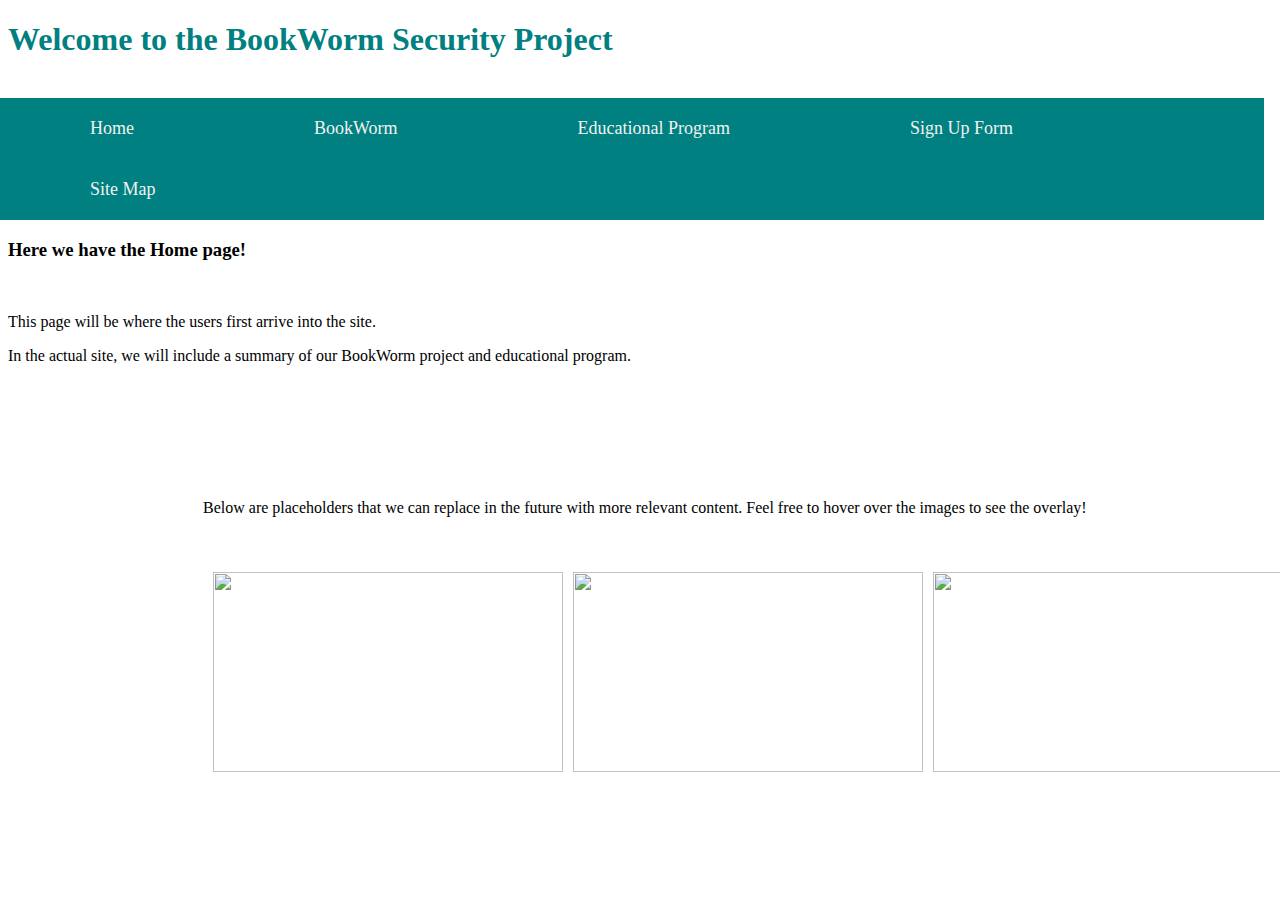
==== index.html @ af94be1a "Final Publish and polish for Submission 1" ====
<!doctype html>
<html>
	
	<head>
		<title> BookWorm CyberSec </title>
		<link href ="style.css" rel="stylesheet">
	</head>
	
	<body>
	<h1> Welcome to the BookWorm Security Project </h1> 
		
		<div class="page_icon">
			<svg xmlns="http://www.w3.org/2000/svg" width="50" height="50" fill="teal" class="bi bi-book-half" viewBox="0 0 16 16">
				<path d="M8.5 2.687c.654-.689 1.782-.886 3.112-.752 1.234.124 2.503.523 3.388.893v9.923c-.918-.35-2.107-.692-3.287-.81-1.094-.111-2.278-.039-3.213.492V2.687zM8 1.783C7.015.936 5.587.81 4.287.94c-1.514.153-3.042.672-3.994 1.105A.5.5 0 0 0 0 2.5v11a.5.5 0 0 0 .707.455c.882-.4 2.303-.881 3.68-1.02 1.409-.142 2.59.087 3.223.877a.5.5 0 0 0 .78 0c.633-.79 1.814-1.019 3.222-.877 1.378.139 2.8.62 3.681 1.02A.5.5 0 0 0 16 13.5v-11a.5.5 0 0 0-.293-.455c-.952-.433-2.48-.952-3.994-1.105C10.413.809 8.985.936 8 1.783z"/>
			  </svg>
		</div></br>
		
		<div class="navbar">
			<a class="active" href="index.html">Home</a>
			<a href="page2.html">BookWorm</a>
			<a href="page3.html">Educational Program</a>
			<a href="page4.html">Sign Up Form</a>
			<a href="page5.html">Site Map</a>
		
		</div>
		
		<h3> Here we have the Home page!</h3></br>
		
		<p> This page will be where the users first arrive into the site. </p>
		
		<p> In the actual site, we will include a summary of our BookWorm project and educational program. </p></br>
		
		
		<div style="position:relative; left: 195px; top:100px;" >
			Below are placeholders that we can replace in the future with more relevant content.
			Feel free to hover over the images to see the overlay!
		</div>
		
		
		
		<div class="row">
			<div class="container">
				<div class="column">
					<img height="200" width= "350" src="/assets/team_building2.jpg">	
						<div class="overlay"><div class="text">Possible link in the future</div></div>
				</div>
			</div>	
			<div class="container">
				<div class="column">
					<img height="200" width= "350" src="/assets/team_building.jpg">
						<div class="overlay"><div class="text">Possible link in the future</div></div>
				</div>
			</div>
			<div class="container">
				<div class="column">
					<img height="200" width= "350" src="assets/team_building3.jpg">
						<div class="overlay"><div class="text">Possible link in the future</div></div>
				</div>
			</div>
			
		


	</body>


</html>

<!--References for the images used in the home page
first image: https://cdn.careeronestop.org/OccVids/OccupationVideos/13-1151.00.mp4 (stock video screenshot)
second image: http://www.coopergibson.co.uk/wp-content/uploads/2018/09/strategic-planning.jpg
third image: https://www.stopthebreaks.com/wp-content/uploads/2015/02/4-things-independent-hip-hop-artists-should-consider-when-hiring-a-manager-1.jpg

Reference for video used: https://www.youtube.com/watch?v=GpcaJQ40q1Y&list=PLw1GDxO7G8onYy8ZgVx_QughDa9VGfjMn-->
---- style.css ----
body {
	font-family:Century Gothic;
}

h1 {
	font-family:Century Gothic;
	color:teal;
}

/*The code above applies settings to the fonts of the overall website*/

.page_icon {
  position: absolute;
  float: left;
  left: 1450px;
  top: 25px;
}

.page_icon2 {
  position: absolute;
  float: left;
  left: 1425px;
  top: 25px;
}

/*References for the icons used
teal house icon on home page: http://www.clker.com/clipart-teal-house-1.html
eye icon on BookWorm page: https://www2.deloitte.com/content/dam/html/uk/ip-advisory/IP-icon-evaluate.png redesigned by Ferghus Dorais
teal grad cap on Educational Program page: https://www.edfundwest.org/wp-content/uploads/2020/12/icon_impact_03.png
pencil icon on Sign Up page: https://qntm.marketing/wp-content/uploads/2018/02/editorial.png
cloud icon on Site Map page: https://www.pinclipart.com/picdir/big/366-3661145_big-gray-cloud-heart-clipart.png */

/*The code above applies to the icons on the top right side of each page*/


.navbar {
  position: relative;
  right: 8px;
  background-color: teal;
  overflow: hidden;
}


.navbar a {
  float: left;
  color: #f2f2f2;
  text-align: center;
  padding: 20px 90px;
  text-decoration: none;
  font-size: 18px;
}


.navbar a:hover {
  background-color: white;
  color: teal;
}



.column {
  position: relative;
  float: left;
  padding: 5px;
  left: 200px;
  top:150px;
}


.row::after {
  content: "";
  clear: both;
  display: table;
}
/*Reference used for the navigation bar: https://www.w3schools.com/Css/css_navbar_horizontal.asp
The code above specifically applies to the navigation bar*/

.overlay{
  position: absolute;
  top: 0;
  bottom: 0;
  left: 0;
  right: 0;
  height: 100%;
  width: 100%;
  opacity: 0;
  transition: .5s ease;
  background-color: teal;
}
.container:hover .overlay {
  opacity: 0.85;
}

.text {
  color: white;
  font-size: 20px;
  position: absolute;
  top: 50%;
  left: 50%;
  -webkit-transform: translate(-50%, -50%);
  -ms-transform: translate(-50%, -50%);
  transform: translate(-50%, -50%);
  text-align: center;
}
/*The text above pertains to the hover overlay of the images in the home page*/
/*Reference used for image hoverlays: https://www.w3schools.com/css/css3_images.asp


/*References for the images used in the home page and the BookWorm Page
first image: https://cdn.careeronestop.org/OccVids/OccupationVideos/13-1151.00.mp4 (stock video screenshot)
second image: http://www.coopergibson.co.uk/wp-content/uploads/2018/09/strategic-planning.jpg
third image: https://www.stopthebreaks.com/wp-content/uploads/2015/02/4-things-independent-hip-hop-artists-should-consider-when-hiring-a-manager-1.jpg
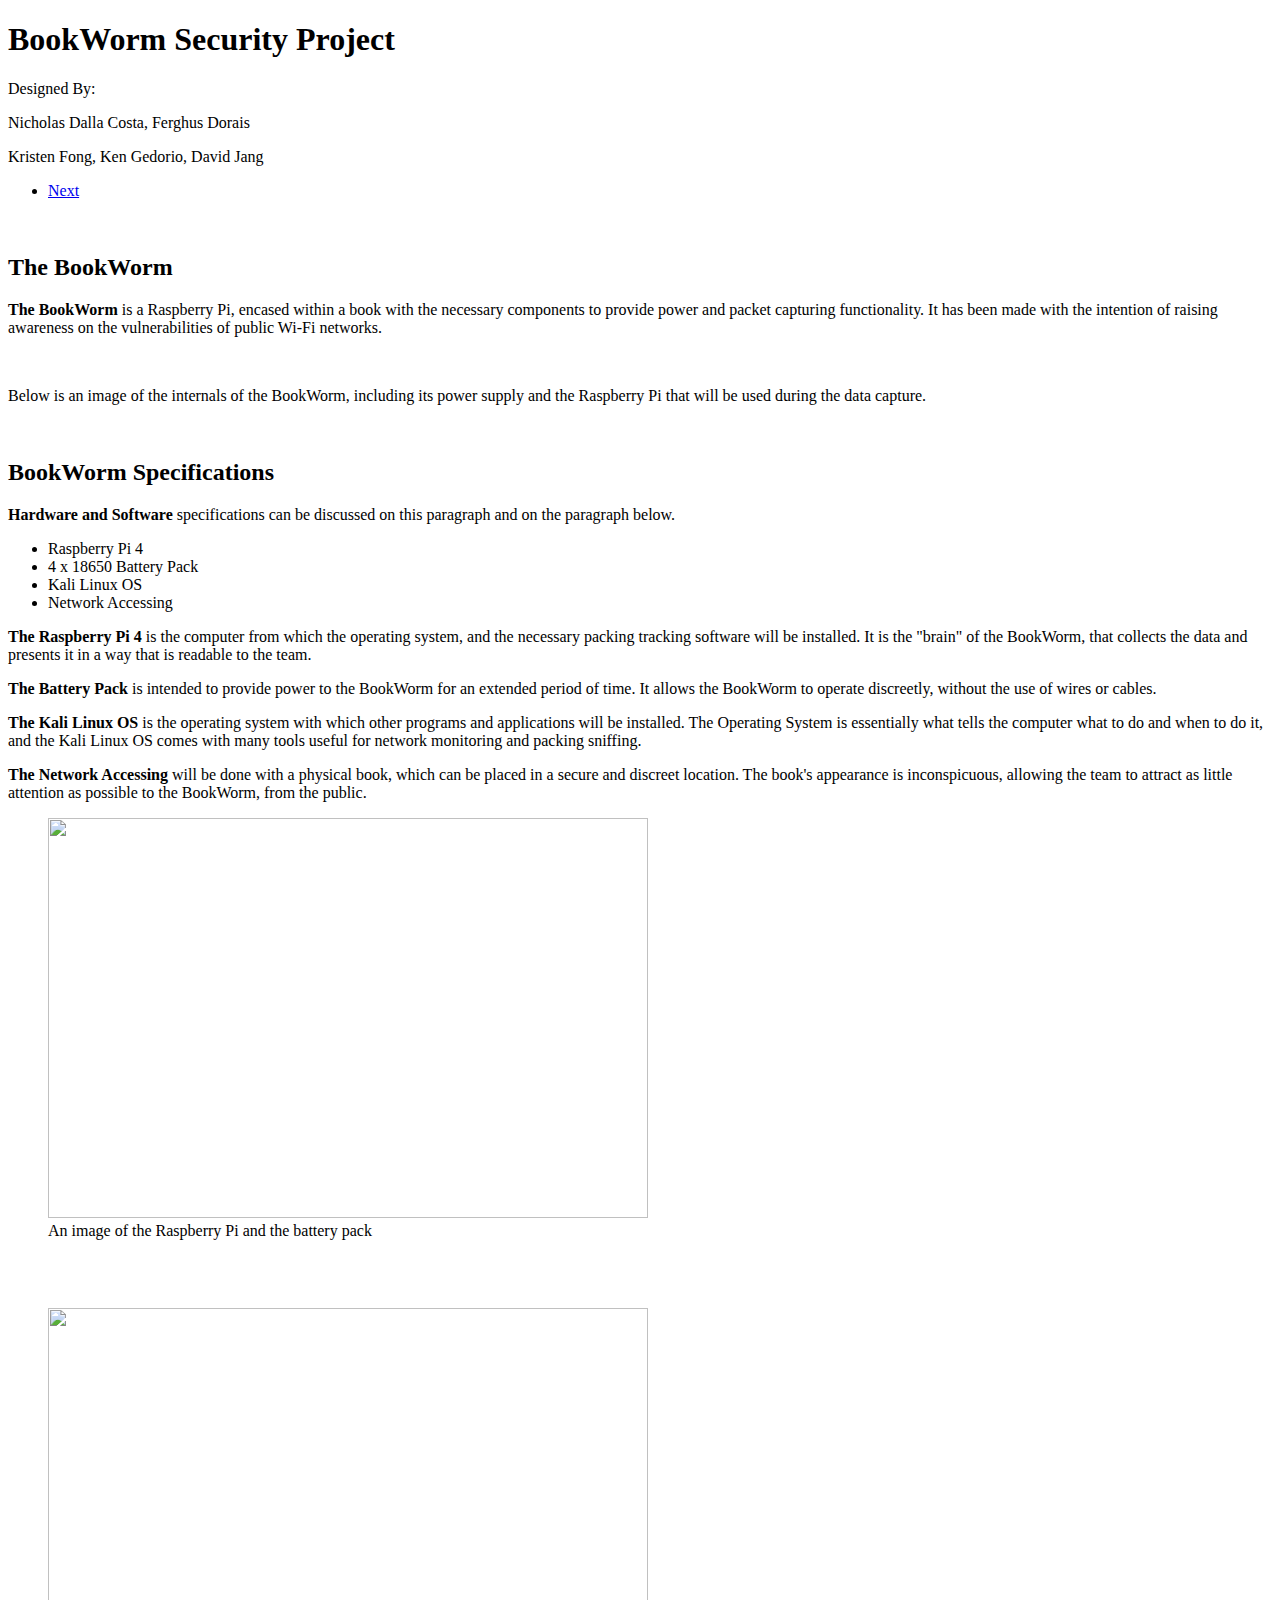
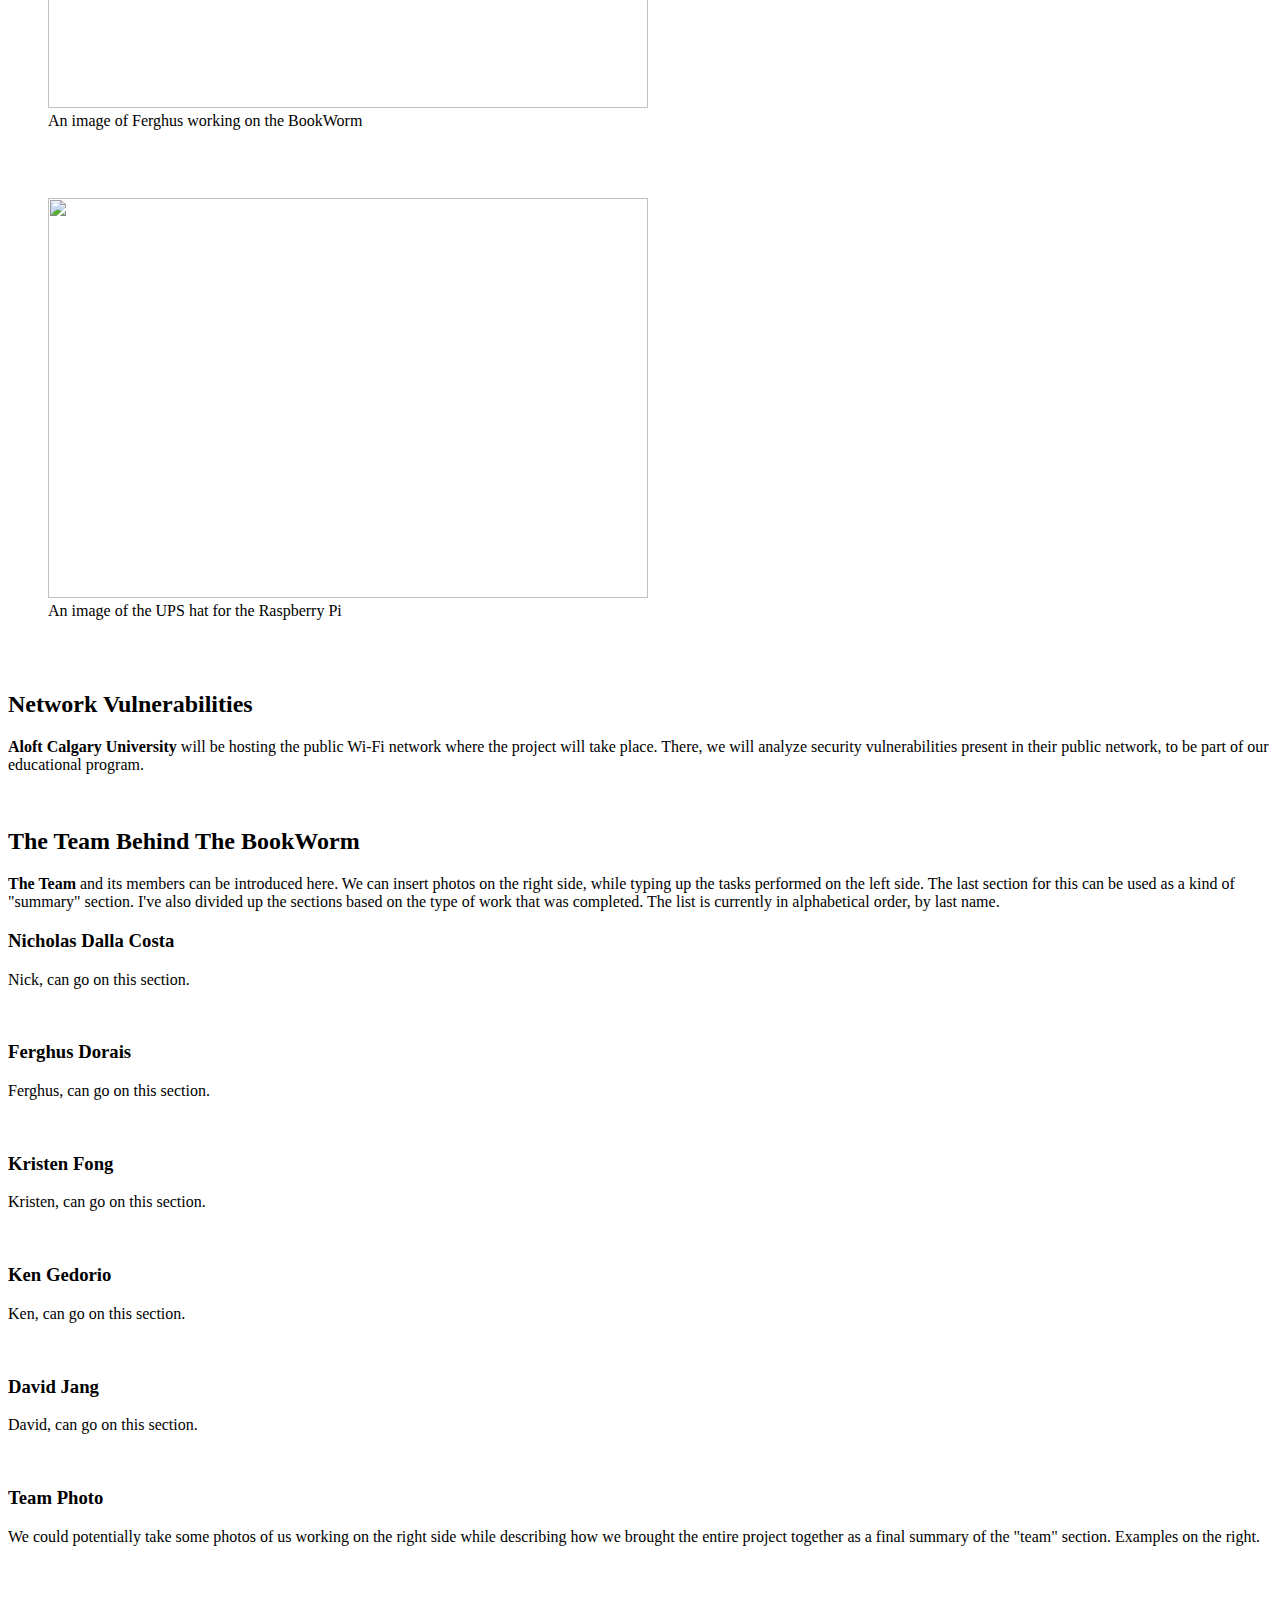
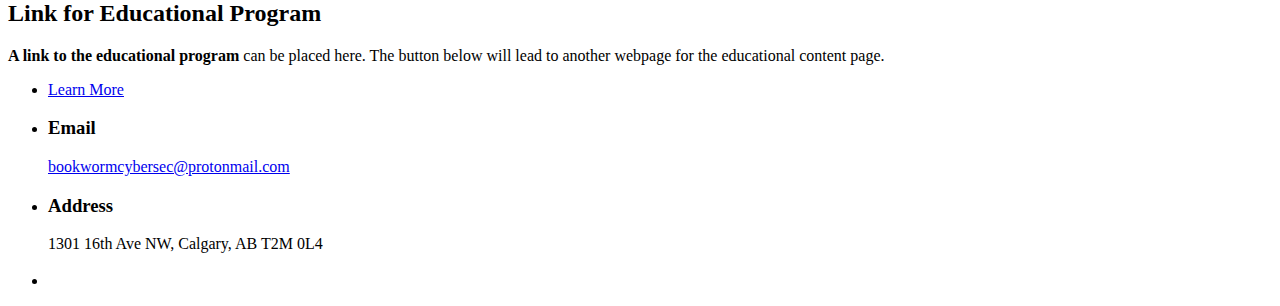
==== commit c1a6fcfc: "Final Changes for Nov 21, 2022" ====
--- a/index.html
+++ b/index.html
@@ -1,75 +1,566 @@
-<!doctype html>
+<!DOCTYPE HTML>
+<!--
+	Paradigm Shift by HTML5 UP
+	html5up.net | @ajlkn
+	Free for personal and commercial use under the CCA 3.0 license (html5up.net/license)
+-->
 <html>
-	
 	<head>
-		<title> BookWorm CyberSec </title>
-		<link href ="style.css" rel="stylesheet">
+		<title> BookWorm Security Project </title>
+		<meta charset="utf-8" />
+		<meta name="viewport" content="width=device-width, initial-scale=1, user-scalable=no" />
+		<meta name="description" content="" />
+		<meta name="keywords" content="" />
+		<link rel="stylesheet" href="assets/css/main.css" />
 	</head>
-	
-	<body>
-	<h1> Welcome to the BookWorm Security Project </h1> 
-		
-		<div class="page_icon">
-			<svg xmlns="http://www.w3.org/2000/svg" width="50" height="50" fill="teal" class="bi bi-book-half" viewBox="0 0 16 16">
-				<path d="M8.5 2.687c.654-.689 1.782-.886 3.112-.752 1.234.124 2.503.523 3.388.893v9.923c-.918-.35-2.107-.692-3.287-.81-1.094-.111-2.278-.039-3.213.492V2.687zM8 1.783C7.015.936 5.587.81 4.287.94c-1.514.153-3.042.672-3.994 1.105A.5.5 0 0 0 0 2.5v11a.5.5 0 0 0 .707.455c.882-.4 2.303-.881 3.68-1.02 1.409-.142 2.59.087 3.223.877a.5.5 0 0 0 .78 0c.633-.79 1.814-1.019 3.222-.877 1.378.139 2.8.62 3.681 1.02A.5.5 0 0 0 16 13.5v-11a.5.5 0 0 0-.293-.455c-.952-.433-2.48-.952-3.994-1.105C10.413.809 8.985.936 8 1.783z"/>
-			  </svg>
-		</div></br>
-		
-		<div class="navbar">
-			<a class="active" href="index.html">Home</a>
-			<a href="page2.html">BookWorm</a>
-			<a href="page3.html">Educational Program</a>
-			<a href="page4.html">Sign Up Form</a>
-			<a href="page5.html">Site Map</a>
-		
-		</div>
-		
-		<h3> Here we have the Home page!</h3></br>
-		
-		<p> This page will be where the users first arrive into the site. </p>
-		
-		<p> In the actual site, we will include a summary of our BookWorm project and educational program. </p></br>
-		
-		
-		<div style="position:relative; left: 195px; top:100px;" >
-			Below are placeholders that we can replace in the future with more relevant content.
-			Feel free to hover over the images to see the overlay!
-		</div>
-		
-		
-		
-		<div class="row">
-			<div class="container">
-				<div class="column">
-					<img height="200" width= "350" src="/assets/team_building2.jpg">	
-						<div class="overlay"><div class="text">Possible link in the future</div></div>
-				</div>
-			</div>	
-			<div class="container">
-				<div class="column">
-					<img height="200" width= "350" src="/assets/team_building.jpg">
-						<div class="overlay"><div class="text">Possible link in the future</div></div>
-				</div>
+	<body class="is-preload">
+
+		<!-- Wrapper -->
+			<div id="wrapper">
+
+				<!-- Intro -->
+					<section class="intro">
+						<header>
+							<h1>BookWorm Security Project</h1>
+							<p> Designed By:</p>
+							<p> Nicholas Dalla Costa, Ferghus Dorais </p>
+							<p> Kristen Fong, Ken Gedorio, David Jang </p>
+							
+							
+							
+							
+							
+							
+							
+							<ul class="actions">
+								<li><a href="#first" class="arrow scrolly"><span class="label">Next</span></a></li>
+							</ul>
+						</header>
+						<div class="content">
+							<span class="image fill" data-position="center"><img src="images/pic01.jpg" alt="" /></span>
+						</div>
+					</section>
+
+				<!-- Section -->
+					<section id="first">
+						<header>
+							<h2> The BookWorm </h2>
+						</header>
+						<div class="content">
+							<p><strong> The BookWorm </strong> is a Raspberry Pi, encased within a book with the necessary components to provide power and packet capturing functionality. It has been made with the intention of raising awareness on the vulnerabilities of public Wi-Fi networks. </p> </br>
+							<p> Below is an image of the internals of the BookWorm, including its power supply and the Raspberry Pi that will be used during the data capture.</p>
+							<span class="image main"><img src="images/pic02.jpg" alt="" /></span>
+						</div>
+					</section>
+
+				<!-- Section -->
+					<section>
+						<header>
+							<h2> BookWorm Specifications </h2>
+						</header>
+						<div class="content">
+							<p><strong> Hardware and Software </strong> specifications can be discussed on this paragraph and on the paragraph below. </p>
+							<ul class="feature-icons">
+								<li class="icon solid fa-microchip"> Raspberry Pi 4 </li>
+								<li class="icon solid fa-bolt"> 4 x 18650 Battery Pack </li>
+								<li class="icon solid fa-code"> Kali Linux OS </li> 
+								<!-- <li class="icon solid fa-cog"> Database Storage </li>  -->
+								<!-- <li class="icon solid fa-map-marker-alt"> Aloft Calgary University </li> -->
+								<li class="icon solid fa-wifi"> Network Accessing </li>
+							</ul>
+							<p><strong> The Raspberry Pi 4 </strong> is the computer from which the operating system, and the necessary packing tracking software will be installed. It is the "brain" of the BookWorm, that collects the data and presents it in a way that is readable to the team.</p>
+							<p><strong> The Battery Pack </strong> is intended to provide power to the BookWorm for an extended period of time. It allows the BookWorm to operate discreetly, without the use of wires or cables.</p>
+							<p><strong> The Kali Linux OS </strong> is the operating system with which other programs and applications will be installed. The Operating System is essentially what tells the computer what to do and when to do it, and the Kali Linux OS comes with many tools useful for network monitoring and packing sniffing. </p>
+							<p><strong> The Network Accessing </strong> will be done with a physical book, which can be placed in a secure and discreet location. The book's appearance is inconspicuous, allowing the team to attract as little attention as possible to the BookWorm, from the public. </p>
+							<figure> <img src="images/pic10.jpg" height = "400" width = "600" /> <figcaption> An image of the Raspberry Pi and the battery pack </figcaption> </figure></br></br>
+							<figure> <img src="images/pic11.jpg" height = "400" width = "600" /> <figcaption> An image of Ferghus working on the BookWorm </figcaption> </figure></br></br>
+							<figure> <img src="images/pic12.jpg" height = "400" width = "600" /> <figcaption> An image of the UPS hat for the Raspberry Pi </figcaption> </figure></br></br>
+							
+						</div>
+					</section>
+					
+					<!-- Section -->
+					<section id="first">
+						<header>
+							<h2> Network Vulnerabilities </h2>
+						</header>
+						<div class="content">
+							<p><strong> Aloft Calgary University </strong> will be hosting the public Wi-Fi network where the project will take place. There, we will analyze security vulnerabilities present in their public network, to be part of our educational program.</p>
+							<span class="image main"><img src="images/pic03.jpg" alt="" /></span>
+						</div>
+					</section>
+
+				<!-- Section -->
+					<section>
+						<header>
+							<h2> The Team Behind The BookWorm </h2>
+						</header>
+						<div class="content">
+							<p><strong> The Team </strong> and its members can be introduced here. We can insert photos on the right side, while typing up the tasks performed on the left side. The last section for this can be used as a kind of "summary" section. I've also divided up the sections based on the type of work that was completed. The list is currently in alphabetical order, by last name. </p>
+
+							<!-- Section -->
+								<section>
+									<header>
+										<h3> Nicholas Dalla Costa </h3>
+										<p> Nick, can go on this section. </p>
+									</header>
+									<div class="content">
+										<div class="gallery">
+											<a href="images/gallery/fulls/01.jpg" class="landscape"><img src="images/gallery/thumbs/01.jpg" alt="" /></a>
+										</div>
+									</div>
+								</section>
+								
+								<section>
+									<header>
+										<h3> Ferghus Dorais </h3>
+										<p> Ferghus, can go on this section. </p>
+									</header>
+									<div class="content">
+										<div class="gallery">
+											<a href="images/gallery/fulls/01.jpg" class="landscape"><img src="images/gallery/thumbs/01.jpg" alt="" /></a>
+										</div>
+									</div>
+								</section>
+								
+								<section>
+									<header>
+										<h3> Kristen Fong </h3>
+										<p> Kristen, can go on this section. </p>
+									</header>
+									<div class="content">
+										<div class="gallery">
+											<a href="images/gallery/fulls/01.jpg" class="landscape"><img src="images/gallery/thumbs/01.jpg" alt="" /></a>
+										</div>
+									</div>
+								</section>
+								
+								<section>
+									<header>
+										<h3> Ken Gedorio </h3>
+										<p> Ken, can go on this section. </p>
+									</header>
+									<div class="content">
+										<div class="gallery">
+											<a href="images/gallery/fulls/01.jpg" class="landscape"><img src="images/gallery/thumbs/01.jpg" alt="" /></a>
+										</div>
+									</div>
+								</section>
+								
+								<section>
+									<header>
+										<h3> David Jang </h3>
+										<p> David, can go on this section. </p>
+									</header>
+									<div class="content">
+										<div class="gallery">
+											<a href="images/gallery/fulls/01.jpg" class="landscape"><img src="images/gallery/thumbs/01.jpg" alt="" /></a>
+										</div>
+									</div>
+								</section>
+
+							<!-- Section -->
+								<section>
+									<header>
+										<h3> Team Photo </h3>
+										<p> We could potentially take some photos of us working on the right side while describing how we brought the entire project together as a final summary of the "team" section. Examples on the right. </p>
+									</header>
+									<div class="content">
+										<div class="gallery">
+											<a href="images/gallery/fulls/08.jpg" class="portrait"><img src="images/gallery/thumbs/08.jpg" alt="" /></a>
+											<a href="images/gallery/fulls/09.jpg" class="portrait"><img src="images/gallery/thumbs/09.jpg" alt="" /></a>
+											<a href="images/gallery/fulls/10.jpg" class="landscape"><img src="images/gallery/thumbs/10.jpg" alt="" /></a>
+										</div>
+									</div>
+								</section>
+
+						</div>
+					</section>
+
+				<!-- Section -->
+					<section>
+						<header>
+							<h2> Link for Educational Program </h2>
+
+						</header>
+						
+						<div class="content">
+							
+							<p><strong> A link to the educational program </strong> can be placed here. The button below will lead to another webpage for the educational content page. </p>
+							<ul class="actions">
+								<!-- <li><a href="#" class="button primary large">Get Started</a></li> -->
+								<li><a href="education.html" class="button primary large">Learn More</a></li>  <!-- remove "primary" to revert to white colour -->
+							</ul>
+						</div>
+						<footer>
+							<ul class="items">
+								<li>
+									<h3>Email</h3>
+									<a href="#">bookwormcybersec@protonmail.com</a>
+								</li>
+								
+								<li>
+									<h3>Address</h3>
+									<span>1301 16th Ave NW, Calgary, AB T2M 0L4</span>
+								</li>
+								<li>
+									<h3></h3>
+									<img src="images/CapstoneLOGO.png" alt="" />
+									<!-- <ul class="icons">
+										<li><a href="#" class="icon brands fa-twitter"><span class="label">Twitter</span></a></li>
+										<li><a href="#" class="icon brands fa-facebook-f"><span class="label">Facebook</span></a></li>
+										<li><a href="#" class="icon brands fa-instagram"><span class="label">Instagram</span></a></li>
+										<li><a href="#" class="icon brands fa-linkedin-in"><span class="label">LinkedIn</span></a></li>
+										<li><a href="#" class="icon brands fa-github"><span class="label">GitHub</span></a></li>
+										<li><a href="#" class="icon brands fa-codepen"><span class="label">Codepen</span></a></li>
+									</ul> -->
+								</li>
+							</ul>
+						</footer>
+					</section>
+					
+					
+
+				<!-- Elements -->
+				<!--
+					<section>
+						<header>
+							<h2>Elements</h2>
+						</header>
+						<div class="content">
+
+							<section>
+								<header>
+									<h3>Text</h3>
+								</header>
+								<div class="content">
+									<p>This is <b>bold</b> and this is <strong>strong</strong>. This is <i>italic</i> and this is <em>emphasized</em>.
+									This is <sup>superscript</sup> text and this is <sub>subscript</sub> text.
+									This is <u>underlined</u> and this is code: <code>for (;;) { ... }</code>. Finally, <a href="#">this is a link</a>.</p>
+									<hr />
+									<h2>Heading Level 2</h2>
+									<h3>Heading Level 3</h3>
+									<h4>Heading Level 4</h4>
+									<h5>Heading Level 5</h5>
+									<hr />
+									<h5>Blockquote</h5>
+									<blockquote>Fringilla nisl. Donec accumsan interdum nisi, quis tincidunt felis sagittis eget tempus euismod. Vestibulum ante ipsum primis in faucibus vestibulum. Blandit adipiscing eu felis iaculis volutpat ac adipiscing accumsan faucibus. Vestibulum ante ipsum primis in faucibus lorem ipsum dolor sit amet nullam adipiscing eu felis.</blockquote>
+									<h5>Preformatted</h5>
+									<pre><code>i = 0;
+
+while (!deck.isInOrder()) {
+  print 'Iteration ' + i;
+  deck.shuffle();
+  i++;
+}
+
+print 'Sorted in ' + i + ' iterations.';</code></pre>
+								</div>
+							</section>
+
+							<section>
+								<header>
+									<h3>Lists</h3>
+								</header>
+								<div class="content">
+
+									<h4>Unordered</h4>
+									<ul>
+										<li>Dolor pulvinar etiam.</li>
+										<li>Sagittis adipiscing.</li>
+										<li>Felis enim feugiat.</li>
+									</ul>
+
+									<h4>Alternate</h4>
+									<ul class="alt">
+										<li>Dolor pulvinar etiam.</li>
+										<li>Sagittis adipiscing.</li>
+										<li>Felis enim feugiat.</li>
+									</ul>
+
+									<h4>Ordered</h4>
+									<ol>
+										<li>Dolor pulvinar etiam.</li>
+										<li>Etiam vel felis viverra.</li>
+										<li>Felis enim feugiat.</li>
+										<li>Dolor pulvinar etiam.</li>
+										<li>Etiam vel felis lorem.</li>
+										<li>Felis enim et feugiat.</li>
+									</ol>
+									<h4>Icons</h4>
+									<ul class="icons">
+										<li><a href="#" class="icon brands fa-twitter"><span class="label">Twitter</span></a></li>
+										<li><a href="#" class="icon brands fa-facebook-f"><span class="label">Facebook</span></a></li>
+										<li><a href="#" class="icon brands fa-instagram"><span class="label">Instagram</span></a></li>
+										<li><a href="#" class="icon brands fa-github"><span class="label">Github</span></a></li>
+									</ul>
+
+									<h4>Actions</h4>
+									<ul class="actions">
+										<li><a href="#" class="button primary">Default</a></li>
+										<li><a href="#" class="button">Default</a></li>
+									</ul>
+									<ul class="actions stacked">
+										<li><a href="#" class="button primary">Default</a></li>
+										<li><a href="#" class="button">Default</a></li>
+									</ul>
+								</div>
+							</section>
+
+							<section>
+								<header>
+									<h3>Table</h3>
+								</header>
+								<div class="content">
+									<h4>Default</h4>
+									<div class="table-wrapper">
+										<table>
+											<thead>
+												<tr>
+													<th>Name</th>
+													<th>Description</th>
+													<th>Price</th>
+												</tr>
+											</thead>
+											<tbody>
+												<tr>
+													<td>Item One</td>
+													<td>Ante turpis integer aliquet porttitor.</td>
+													<td>29.99</td>
+												</tr>
+												<tr>
+													<td>Item Two</td>
+													<td>Vis ac commodo adipiscing arcu aliquet.</td>
+													<td>19.99</td>
+												</tr>
+												<tr>
+													<td>Item Three</td>
+													<td> Morbi faucibus arcu accumsan lorem.</td>
+													<td>29.99</td>
+												</tr>
+												<tr>
+													<td>Item Four</td>
+													<td>Vitae integer tempus condimentum.</td>
+													<td>19.99</td>
+												</tr>
+												<tr>
+													<td>Item Five</td>
+													<td>Ante turpis integer aliquet porttitor.</td>
+													<td>29.99</td>
+												</tr>
+											</tbody>
+											<tfoot>
+												<tr>
+													<td colspan="2"></td>
+													<td>100.00</td>
+												</tr>
+											</tfoot>
+										</table>
+									</div>
+
+									<h4>Alternate</h4>
+									<div class="table-wrapper">
+										<table class="alt">
+											<thead>
+												<tr>
+													<th>Name</th>
+													<th>Description</th>
+													<th>Price</th>
+												</tr>
+											</thead>
+											<tbody>
+												<tr>
+													<td>Item One</td>
+													<td>Ante turpis integer aliquet porttitor.</td>
+													<td>29.99</td>
+												</tr>
+												<tr>
+													<td>Item Two</td>
+													<td>Vis ac commodo adipiscing arcu aliquet.</td>
+													<td>19.99</td>
+												</tr>
+												<tr>
+													<td>Item Three</td>
+													<td> Morbi faucibus arcu accumsan lorem.</td>
+													<td>29.99</td>
+												</tr>
+												<tr>
+													<td>Item Four</td>
+													<td>Vitae integer tempus condimentum.</td>
+													<td>19.99</td>
+												</tr>
+												<tr>
+													<td>Item Five</td>
+													<td>Ante turpis integer aliquet porttitor.</td>
+													<td>29.99</td>
+												</tr>
+											</tbody>
+											<tfoot>
+												<tr>
+													<td colspan="2"></td>
+													<td>100.00</td>
+												</tr>
+											</tfoot>
+										</table>
+									</div>
+								</div>
+							</section>
+
+							<section>
+								<header>
+									<h3>Buttons</h3>
+								</header>
+								<div class="content">
+									<ul class="actions">
+										<li><a href="#" class="button primary">Primary</a></li>
+										<li><a href="#" class="button">Default</a></li>
+									</ul>
+									<ul class="actions">
+										<li><a href="#" class="button large">Large</a></li>
+										<li><a href="#" class="button">Default</a></li>
+										<li><a href="#" class="button small">Small</a></li>
+									</ul>
+									<ul class="actions">
+										<li><a href="#" class="button primary icon solid fa-download">Icon</a></li>
+										<li><a href="#" class="button icon solid fa-download">Icon</a></li>
+									</ul>
+									<ul class="actions">
+										<li><span class="button primary disabled">Disabled</span></li>
+										<li><span class="button disabled">Disabled</span></li>
+									</ul>
+								</div>
+							</section>
+
+							<section>
+								<header>
+									<h3>Form</h3>
+								</header>
+								<div class="content">
+									<form method="post" action="#">
+										<div class="fields">
+											<div class="field half">
+												<label for="demo-name">Name</label>
+												<input type="text" name="demo-name" id="demo-name" value="" placeholder="Jane Doe" />
+											</div>
+											<div class="field half">
+												<label for="demo-email">Email</label>
+												<input type="email" name="demo-email" id="demo-email" value="" placeholder="jane@untitled.tld" />
+											</div>
+											<div class="field">
+												<label for="demo-category">Category</label>
+												<select name="demo-category" id="demo-category">
+													<option value="">-</option>
+													<option value="1">Manufacturing</option>
+													<option value="1">Shipping</option>
+													<option value="1">Administration</option>
+													<option value="1">Human Resources</option>
+												</select>
+											</div>
+											<div class="field half">
+												<input type="radio" id="demo-priority-low" name="demo-priority" checked>
+												<label for="demo-priority-low">Low</label>
+											</div>
+											<div class="field half">
+												<input type="radio" id="demo-priority-high" name="demo-priority">
+												<label for="demo-priority-high">High</label>
+											</div>
+											<div class="field half">
+												<input type="checkbox" id="demo-copy" name="demo-copy">
+												<label for="demo-copy">Email me a copy</label>
+											</div>
+											<div class="field half">
+												<input type="checkbox" id="demo-human" name="demo-human" checked>
+												<label for="demo-human">Not a robot</label>
+											</div>
+											<div class="field">
+												<label for="demo-message">Message</label>
+												<textarea name="demo-message" id="demo-message" placeholder="Enter your message" rows="6"></textarea>
+											</div>
+										</div>
+										<ul class="actions">
+											<li><input type="submit" value="Send Message" class="primary" /></li>
+											<li><input type="reset" value="Reset" /></li>
+										</ul>
+									</form>
+								</div>
+							</section>
+
+						</div>
+					</section>
+				-->
+
+				<!-- Section -->
+					  <!-- <section>
+						<header>
+							<h2>Get in touch</h2>
+						</header>
+						<div class="content">
+							<p><strong> This section </strong> could potentially be used for information submission. </p>
+							<form>
+								<div class="fields">
+									<div class="field half">
+										<input type="text" name="name" id="name" placeholder="Name" />
+									</div>
+									<div class="field half">
+										<input type="email" name="email" id="email" placeholder="Email" />
+									</div>
+									<div class="field">
+										<textarea name="message" id="message" placeholder="Message" rows="7"></textarea>
+									</div>
+								</div>
+								<ul class="actions">
+									<li><input type="submit" value="Send Message" class="button primary" /></li>
+								</ul>
+							</form>
+						</div>
+						<footer>
+							<ul class="items">
+								<li>
+									<h3>Email</h3>
+									<a href="#">information@untitled.ext</a>
+								</li>
+								<li>
+									<h3>Phone</h3>
+									<a href="#">(000) 000-0000</a>
+								</li>
+								<li>
+									<h3>Address</h3>
+									<span>1234 Somewhere Road, Calgary, AB 00000</span>
+								</li>
+								<li>
+									<h3></h3>
+									<img src="images/capstoneLOGO.png" alt="" />
+									<!-- <ul class="icons">
+										<li><a href="#" class="icon brands fa-twitter"><span class="label">Twitter</span></a></li>
+										<li><a href="#" class="icon brands fa-facebook-f"><span class="label">Facebook</span></a></li>
+										<li><a href="#" class="icon brands fa-instagram"><span class="label">Instagram</span></a></li>
+										<li><a href="#" class="icon brands fa-linkedin-in"><span class="label">LinkedIn</span></a></li>
+										<li><a href="#" class="icon brands fa-github"><span class="label">GitHub</span></a></li>
+										<li><a href="#" class="icon brands fa-codepen"><span class="label">Codepen</span></a></li>
+									</ul>
+								</li>
+							</ul>
+						</footer>
+					</section> -->
+
+				<!-- Copyright -->
+					<!-- <div class="copyright">&copy; Untitled. All rights reserved. Design: <a href="https://html5up.net">HTML5 UP</a>.</div> -->
+
 			</div>
-			<div class="container">
-				<div class="column">
-					<img height="200" width= "350" src="assets/team_building3.jpg">
-						<div class="overlay"><div class="text">Possible link in the future</div></div>
-				</div>
-			</div>
+
+		<!-- Scripts -->
+			<script src="assets/js/jquery.min.js"></script>
+			<script src="assets/js/jquery.scrolly.min.js"></script>
+			<script src="assets/js/browser.min.js"></script>
+			<script src="assets/js/breakpoints.min.js"></script>
+			<script src="assets/js/util.js"></script>
+			<script src="assets/js/main.js"></script>
 			
-		
-
+<!-- Raspberry Pi 4, 32GB MicroSD, 8GB RAM
+Petroleum Geochemistry: Prospector edition
+18650 3.7 volt x 4 wired parallel into a battery pack
+OS is currently raspbian might switch to kali
+-->
 
 	</body>
-
-
-</html>
-
-<!--References for the images used in the home page
-first image: https://cdn.careeronestop.org/OccVids/OccupationVideos/13-1151.00.mp4 (stock video screenshot)
-second image: http://www.coopergibson.co.uk/wp-content/uploads/2018/09/strategic-planning.jpg
-third image: https://www.stopthebreaks.com/wp-content/uploads/2015/02/4-things-independent-hip-hop-artists-should-consider-when-hiring-a-manager-1.jpg
-
-Reference for video used: https://www.youtube.com/watch?v=GpcaJQ40q1Y&list=PLw1GDxO7G8onYy8ZgVx_QughDa9VGfjMn-->
-
+</html>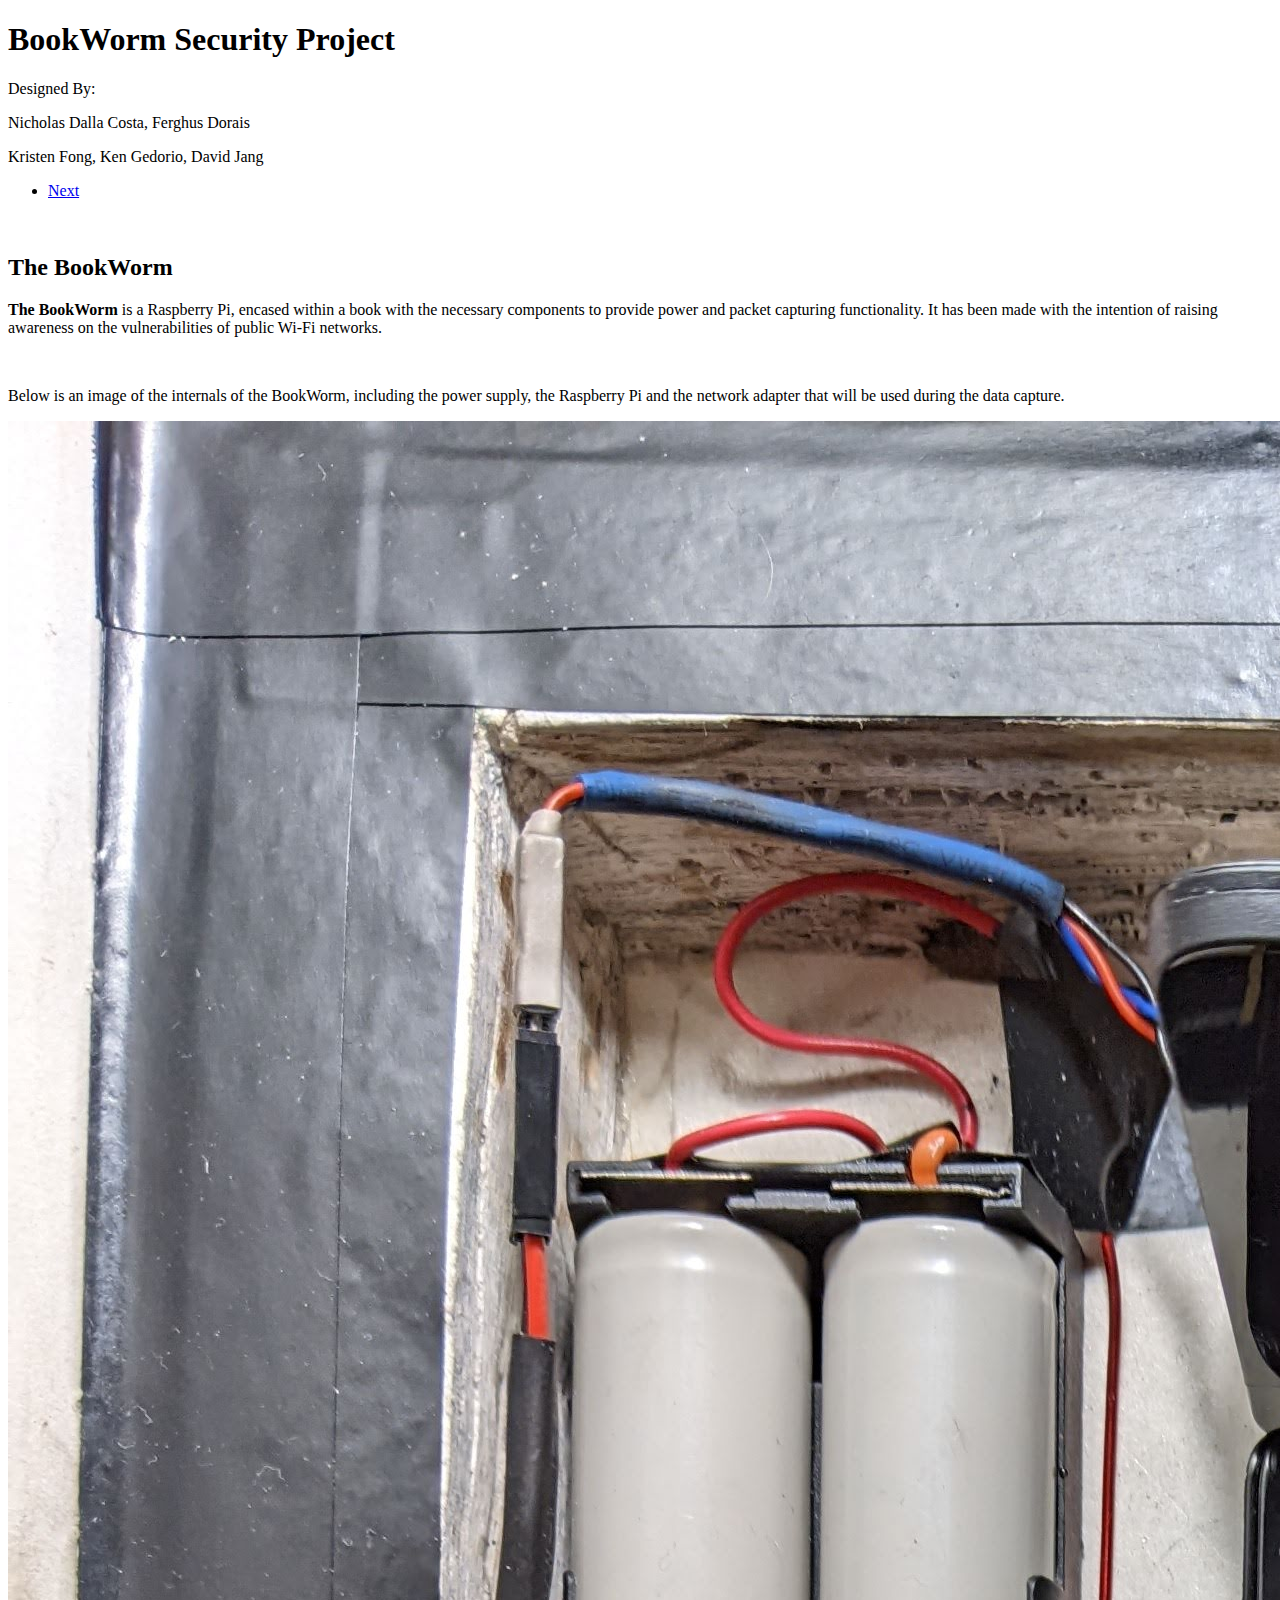
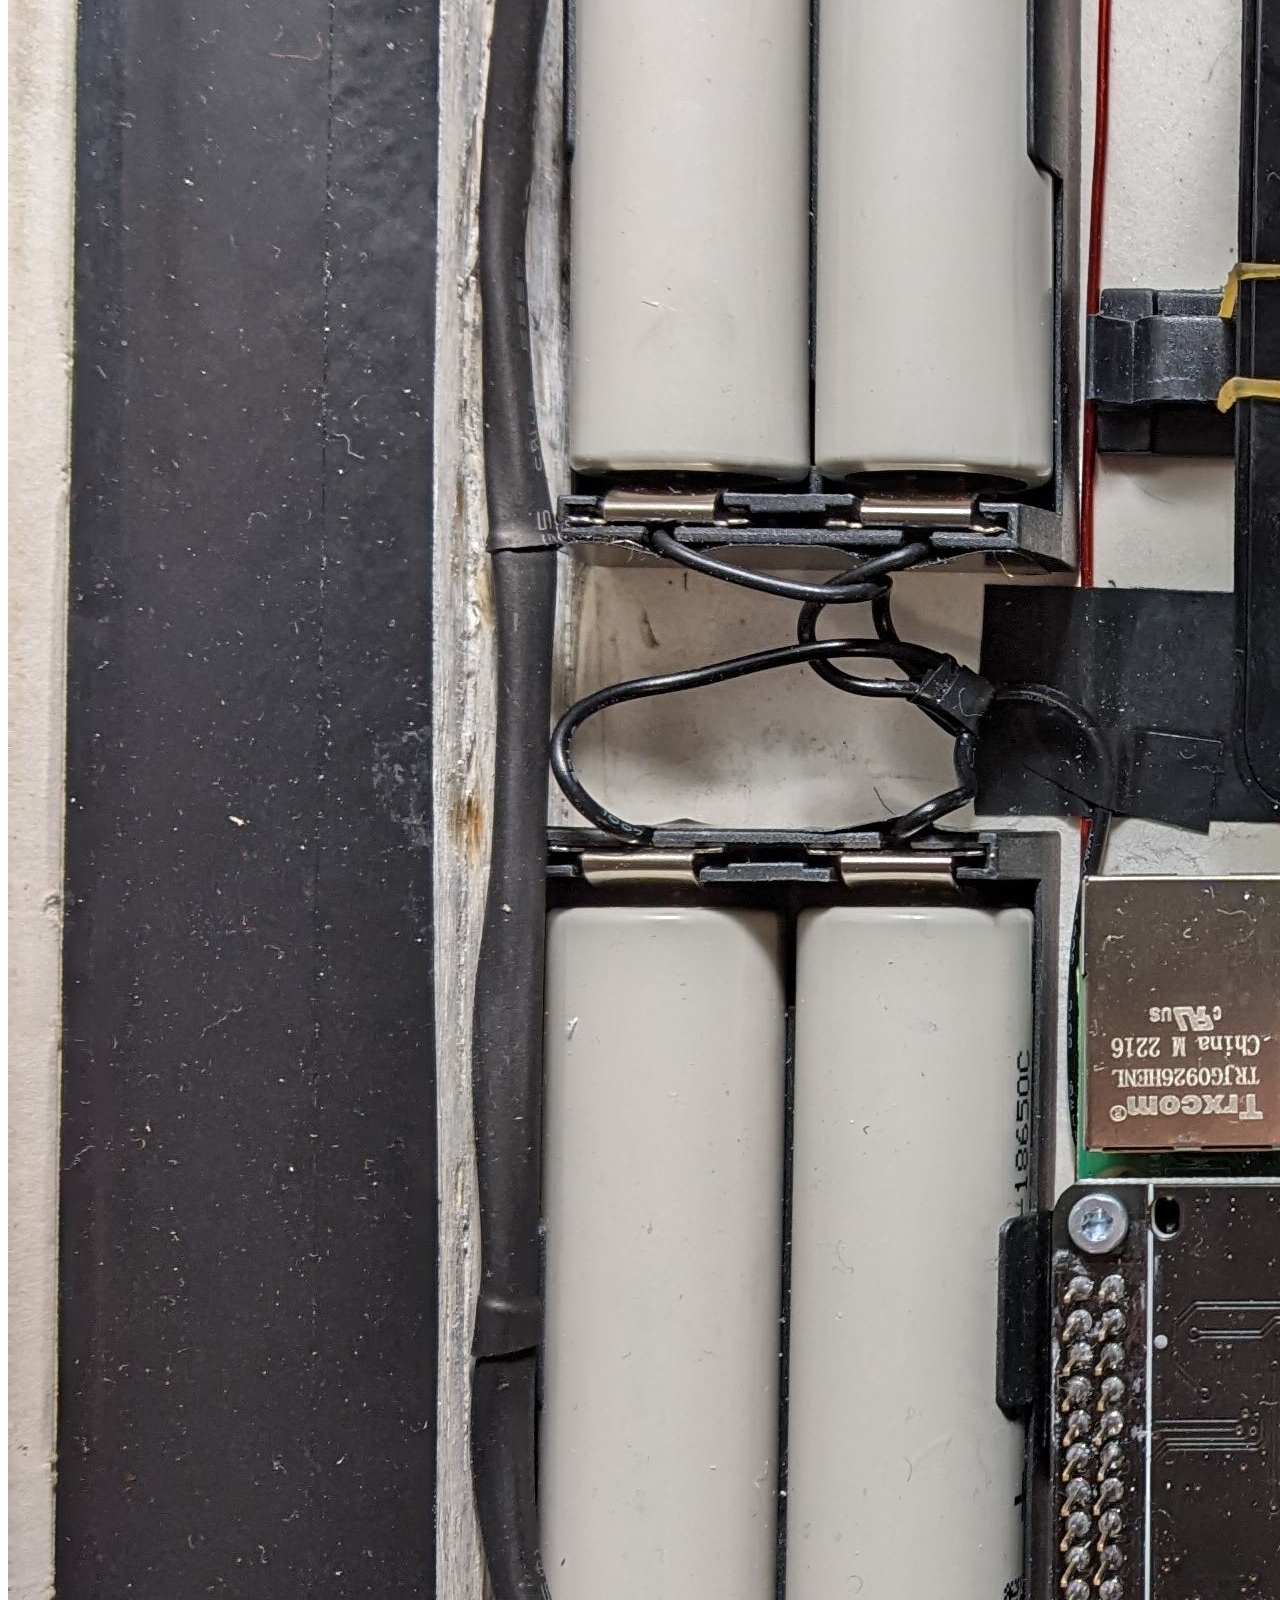
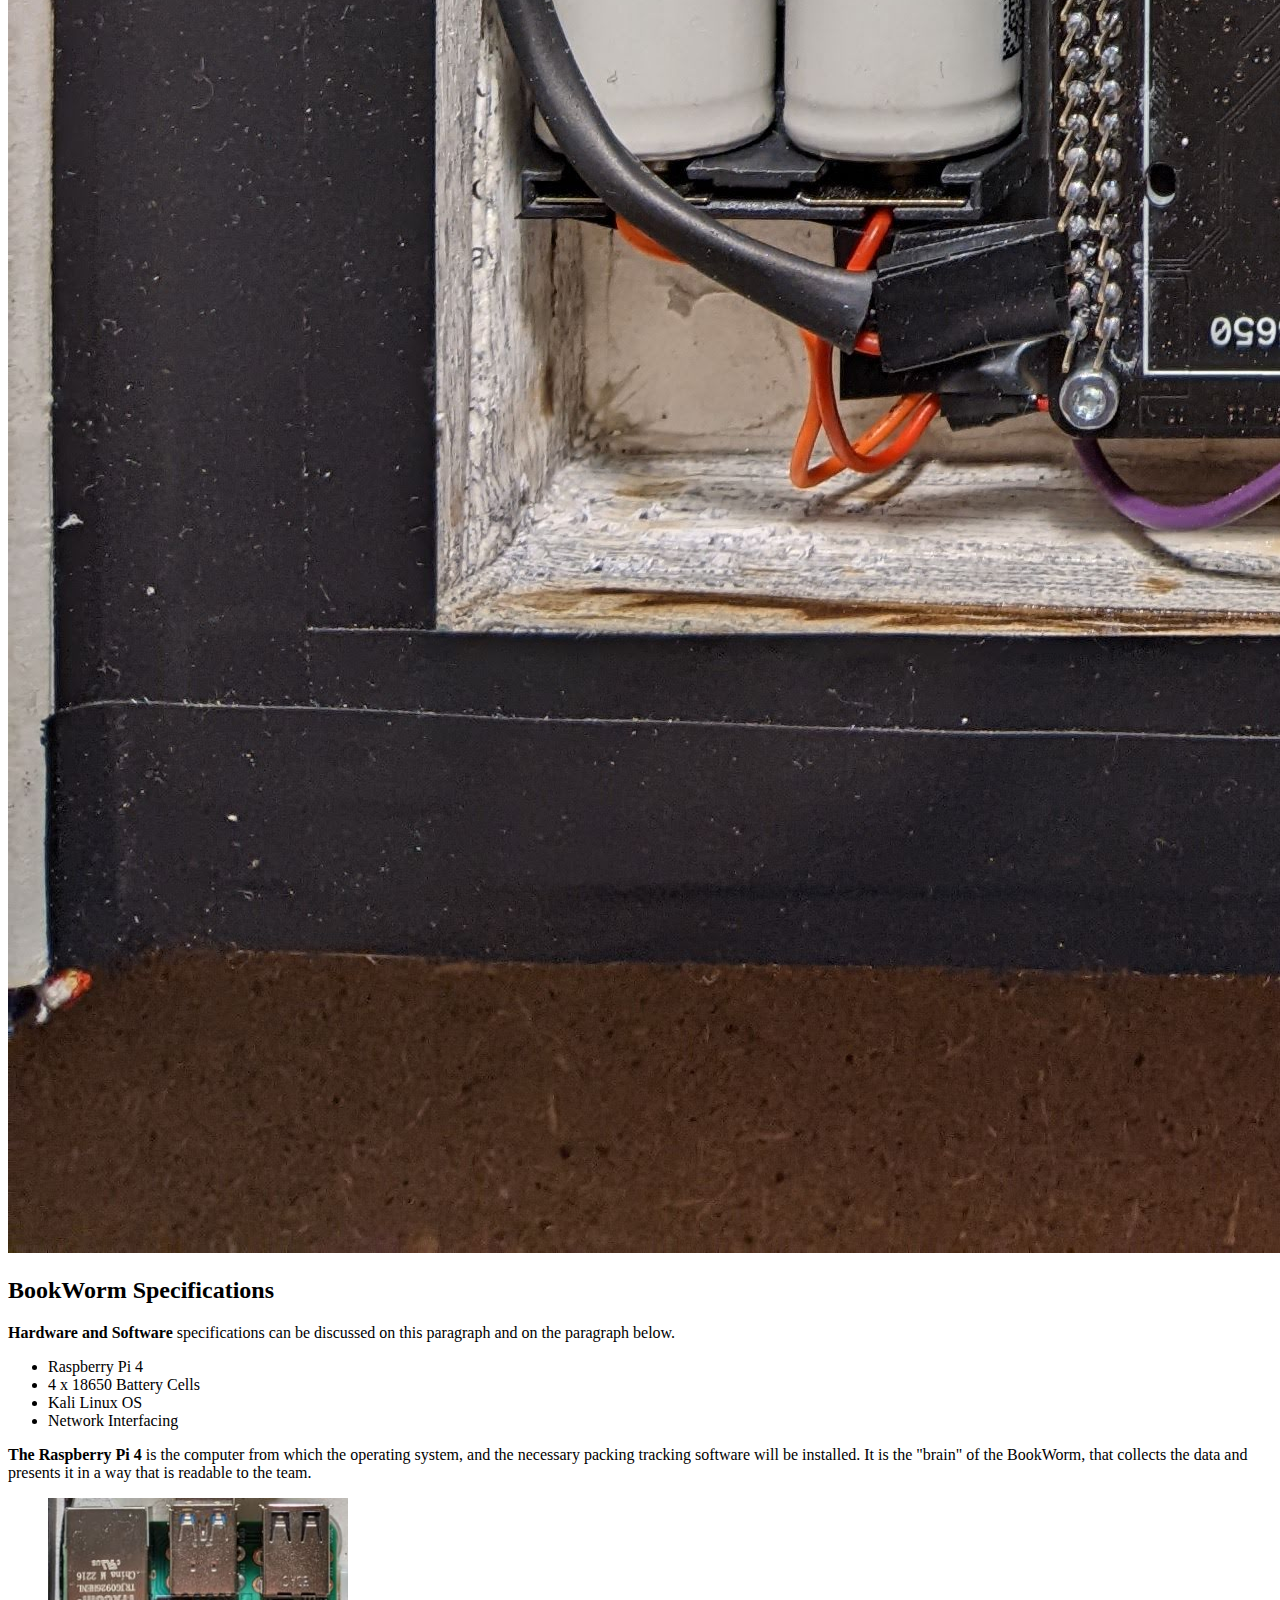
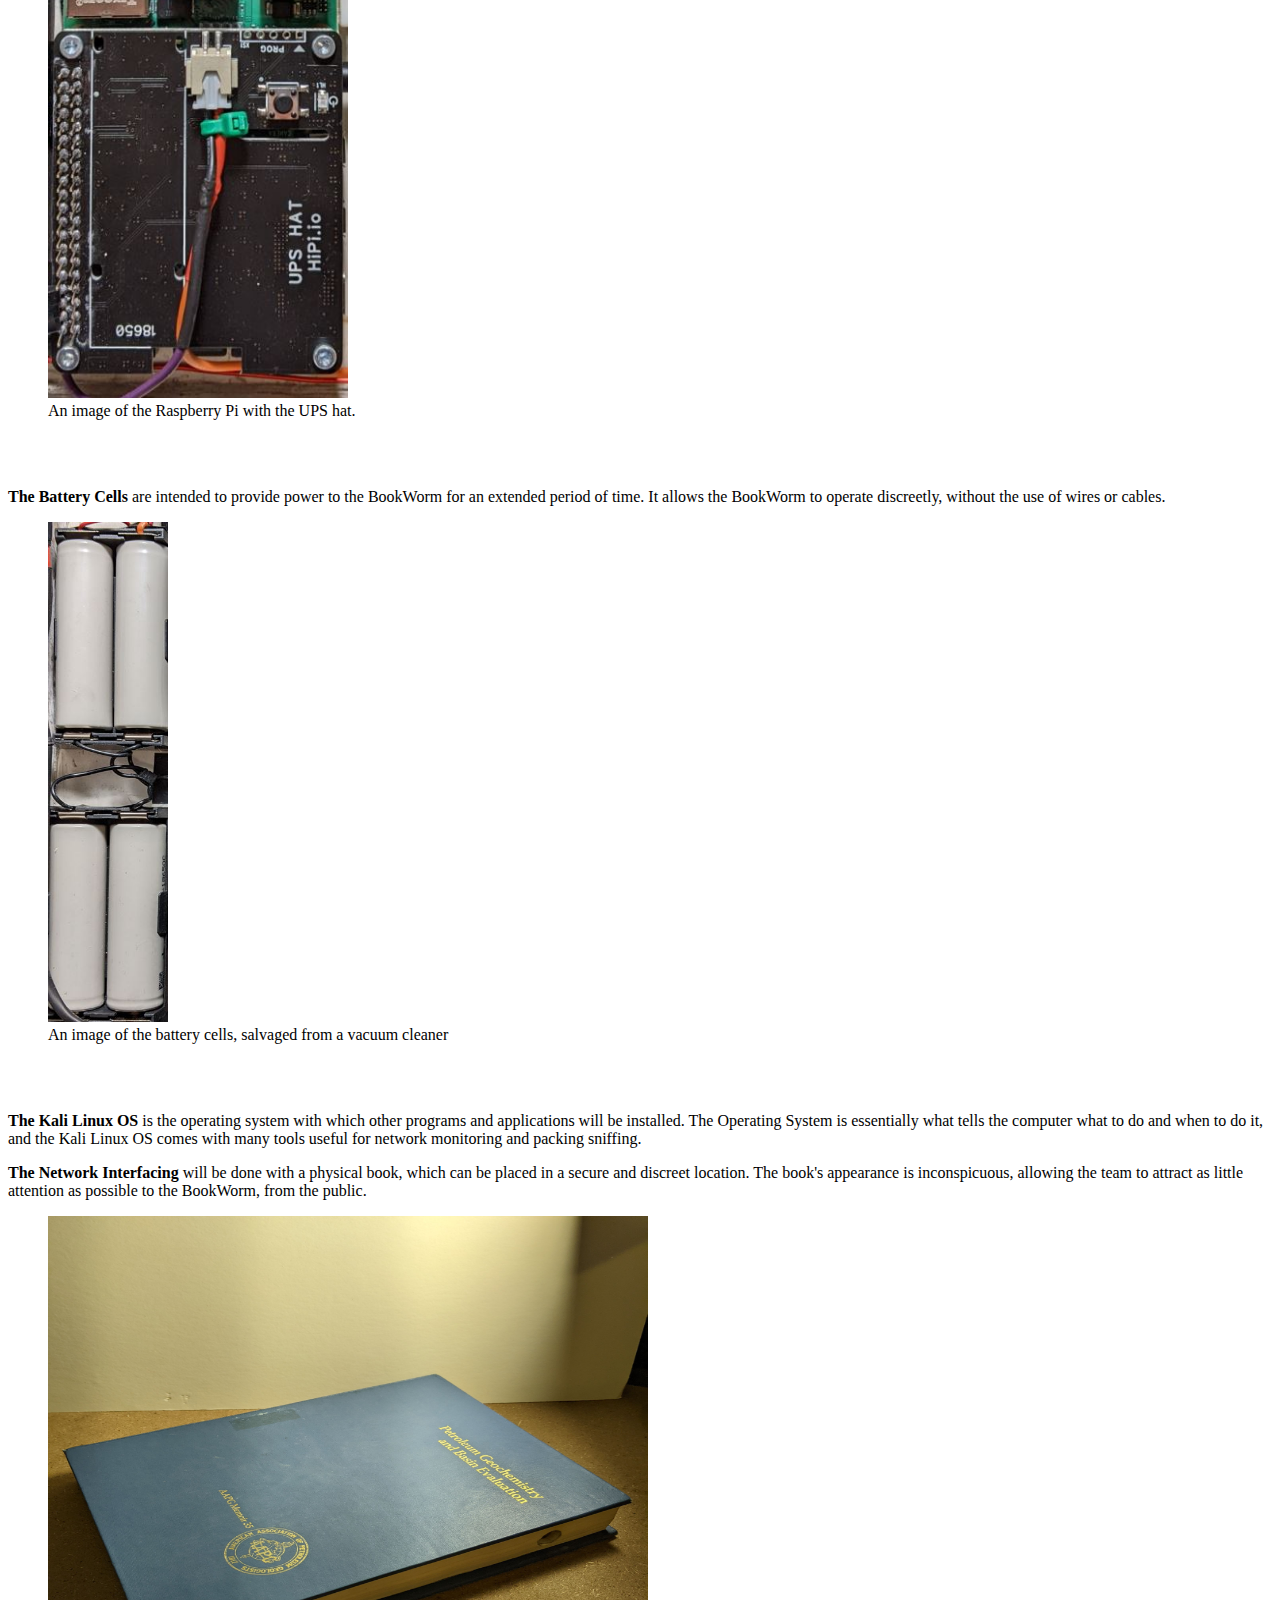
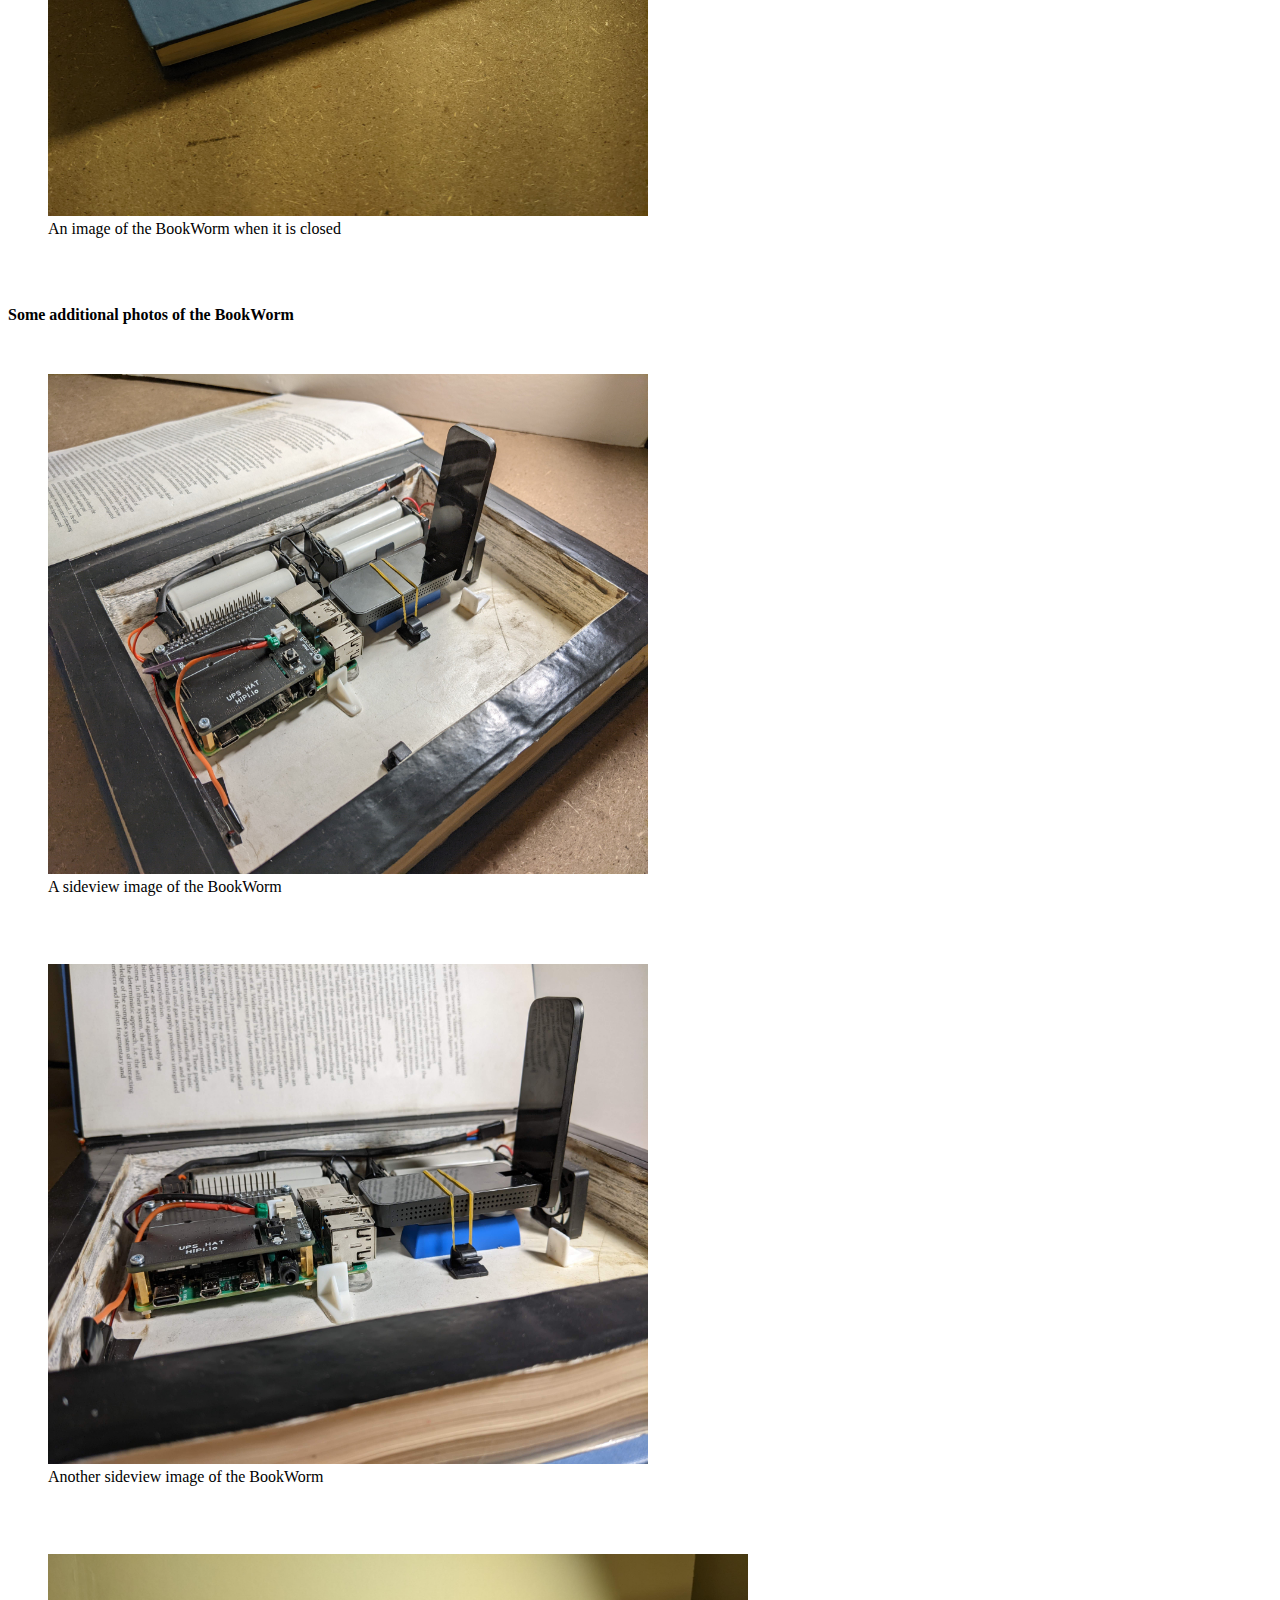
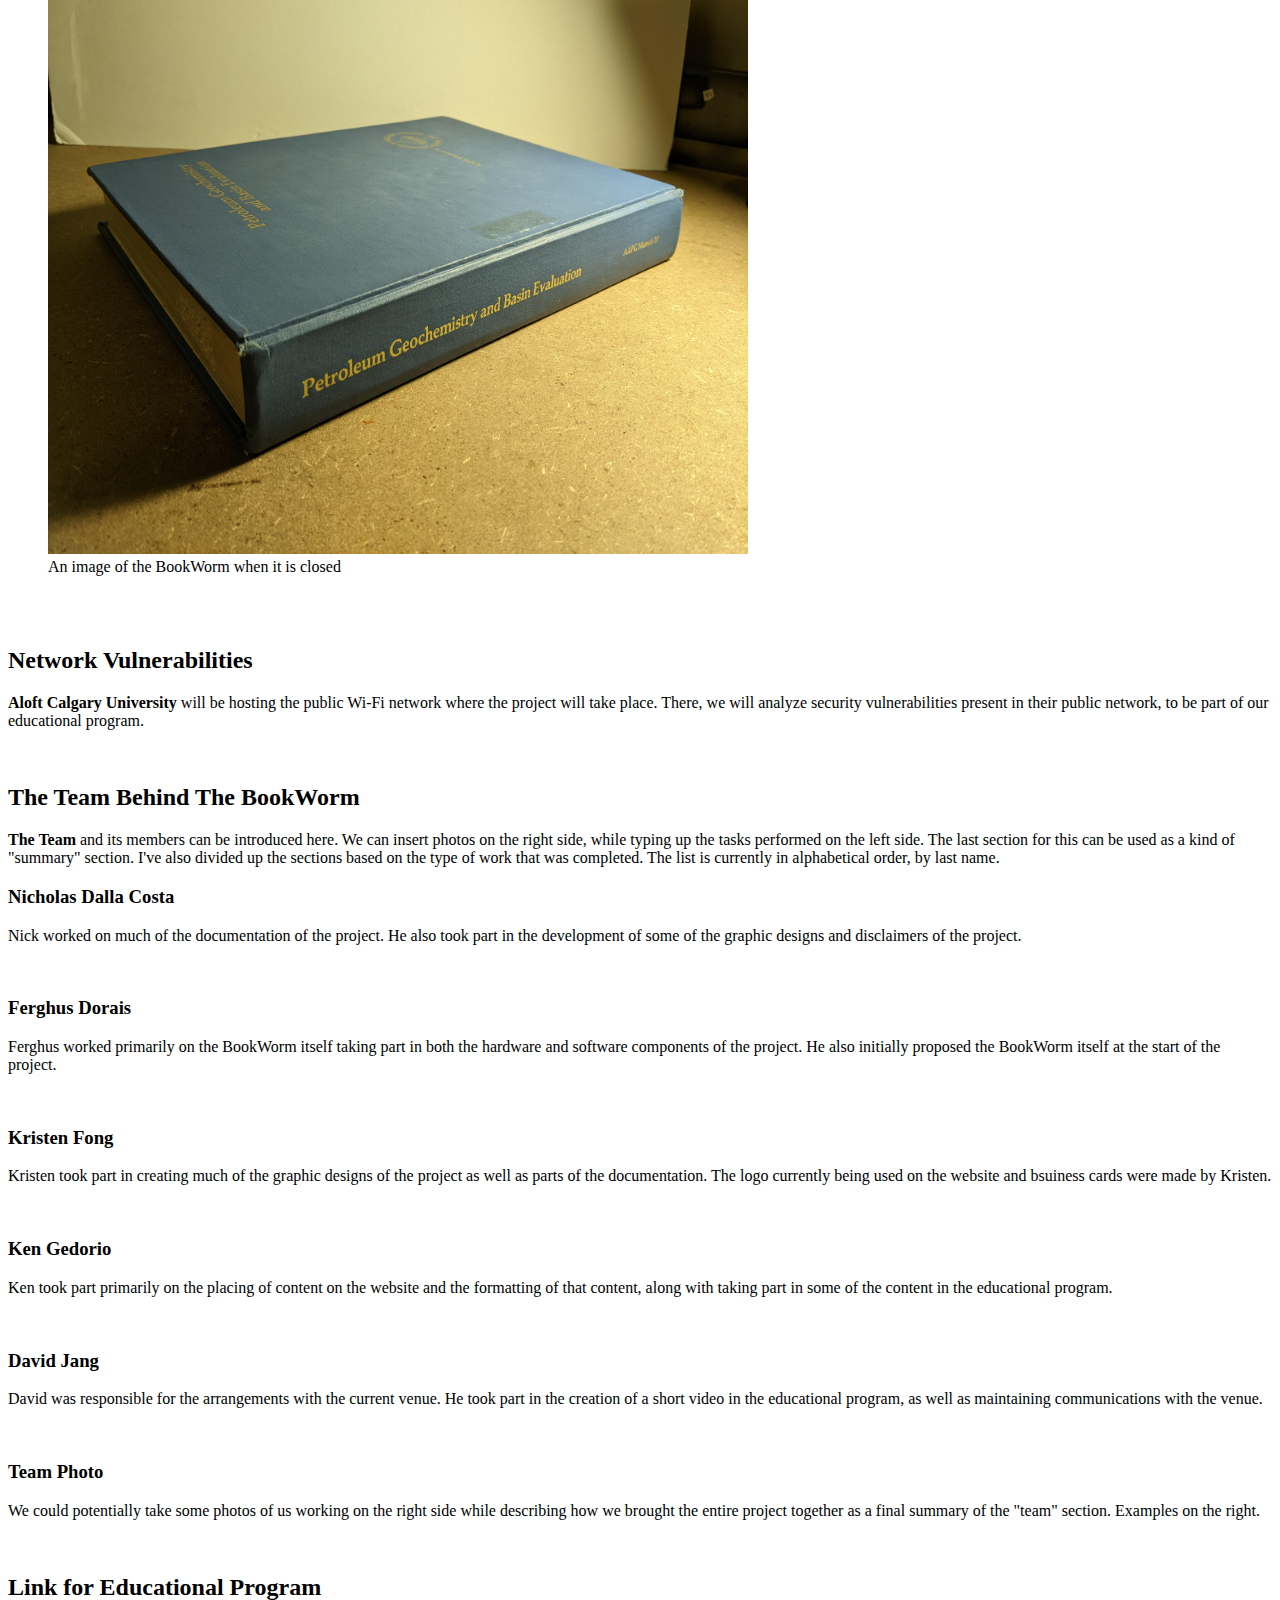
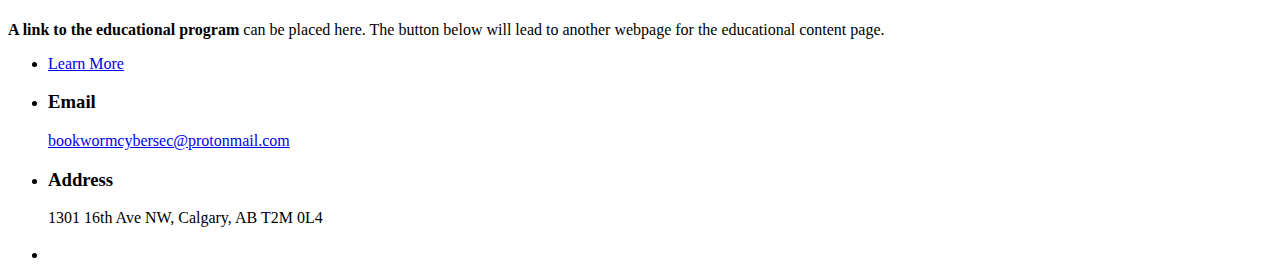
==== commit 52943380: "WEBSITE DISAPPEARED" ====
--- a/index.html
+++ b/index.html
@@ -48,8 +48,8 @@
 						</header>
 						<div class="content">
 							<p><strong> The BookWorm </strong> is a Raspberry Pi, encased within a book with the necessary components to provide power and packet capturing functionality. It has been made with the intention of raising awareness on the vulnerabilities of public Wi-Fi networks. </p> </br>
-							<p> Below is an image of the internals of the BookWorm, including its power supply and the Raspberry Pi that will be used during the data capture.</p>
-							<span class="image main"><img src="images/pic02.jpg" alt="" /></span>
+							<p> Below is an image of the internals of the BookWorm, including the power supply, the Raspberry Pi and the network adapter that will be used during the data capture.</p>
+							<span class="image main"><img src="images/pic16.jpg" alt="" /></span>
 						</div>
 					</section>
 
@@ -62,19 +62,28 @@
 							<p><strong> Hardware and Software </strong> specifications can be discussed on this paragraph and on the paragraph below. </p>
 							<ul class="feature-icons">
 								<li class="icon solid fa-microchip"> Raspberry Pi 4 </li>
-								<li class="icon solid fa-bolt"> 4 x 18650 Battery Pack </li>
+								<li class="icon solid fa-bolt"> 4 x 18650 Battery Cells </li>
 								<li class="icon solid fa-code"> Kali Linux OS </li> 
 								<!-- <li class="icon solid fa-cog"> Database Storage </li>  -->
 								<!-- <li class="icon solid fa-map-marker-alt"> Aloft Calgary University </li> -->
-								<li class="icon solid fa-wifi"> Network Accessing </li>
+								<li class="icon solid fa-wifi"> Network Interfacing </li>
 							</ul>
 							<p><strong> The Raspberry Pi 4 </strong> is the computer from which the operating system, and the necessary packing tracking software will be installed. It is the "brain" of the BookWorm, that collects the data and presents it in a way that is readable to the team.</p>
-							<p><strong> The Battery Pack </strong> is intended to provide power to the BookWorm for an extended period of time. It allows the BookWorm to operate discreetly, without the use of wires or cables.</p>
+							<figure> <img src="images/pic23.jpg" height = "500" width = "300" /> <figcaption> An image of the Raspberry Pi with the UPS hat. </figcaption> </figure></br></br>
+							
+							<p><strong> The Battery Cells </strong> are intended to provide power to the BookWorm for an extended period of time. It allows the BookWorm to operate discreetly, without the use of wires or cables.</p>
+							<figure> <img src="images/pic22.jpg" height = "500" width = "120" /> <figcaption> An image of the battery cells, salvaged from a vacuum cleaner </figcaption> </figure></br></br>
+							
 							<p><strong> The Kali Linux OS </strong> is the operating system with which other programs and applications will be installed. The Operating System is essentially what tells the computer what to do and when to do it, and the Kali Linux OS comes with many tools useful for network monitoring and packing sniffing. </p>
-							<p><strong> The Network Accessing </strong> will be done with a physical book, which can be placed in a secure and discreet location. The book's appearance is inconspicuous, allowing the team to attract as little attention as possible to the BookWorm, from the public. </p>
-							<figure> <img src="images/pic10.jpg" height = "400" width = "600" /> <figcaption> An image of the Raspberry Pi and the battery pack </figcaption> </figure></br></br>
-							<figure> <img src="images/pic11.jpg" height = "400" width = "600" /> <figcaption> An image of Ferghus working on the BookWorm </figcaption> </figure></br></br>
-							<figure> <img src="images/pic12.jpg" height = "400" width = "600" /> <figcaption> An image of the UPS hat for the Raspberry Pi </figcaption> </figure></br></br>
+							
+							<p><strong> The Network Interfacing </strong> will be done with a physical book, which can be placed in a secure and discreet location. The book's appearance is inconspicuous, allowing the team to attract as little attention as possible to the BookWorm, from the public. </p>
+							<figure> <img src="images/pic18.jpg" height = "600" width = "600" /> <figcaption> An image of the BookWorm when it is closed </figcaption> </figure></br></br>
+							
+							<p><strong> Some additional photos of the BookWorm </strong> </p></br>
+							
+							<figure> <img src="images/pic15.jpg" height = "500" width = "600" /> <figcaption> A sideview image of the BookWorm </figcaption> </figure></br></br>
+							<figure> <img src="images/pic20.jpg" height = "500" width = "600" /> <figcaption> Another sideview image of the BookWorm </figcaption> </figure></br></br>
+							<figure> <img src="images/pic19.jpg" height = "600" width = "700" /> <figcaption> An image of the BookWorm when it is closed </figcaption> </figure></br></br>
 							
 						</div>
 					</section>
@@ -102,7 +111,7 @@
 								<section>
 									<header>
 										<h3> Nicholas Dalla Costa </h3>
-										<p> Nick, can go on this section. </p>
+										<p> Nick worked on much of the documentation of the project. He also took part in the development of some of the graphic designs and disclaimers of the project.</p>
 									</header>
 									<div class="content">
 										<div class="gallery">
@@ -114,7 +123,7 @@
 								<section>
 									<header>
 										<h3> Ferghus Dorais </h3>
-										<p> Ferghus, can go on this section. </p>
+										<p> Ferghus worked primarily on the BookWorm itself taking part in both the hardware and software components of the project. He also initially proposed the BookWorm itself at the start of the project.</p>
 									</header>
 									<div class="content">
 										<div class="gallery">
@@ -126,7 +135,7 @@
 								<section>
 									<header>
 										<h3> Kristen Fong </h3>
-										<p> Kristen, can go on this section. </p>
+										<p> Kristen took part in creating much of the graphic designs of the project as well as parts of the documentation. The logo currently being used on the website and bsuiness cards were made by Kristen. </p>
 									</header>
 									<div class="content">
 										<div class="gallery">
@@ -138,7 +147,7 @@
 								<section>
 									<header>
 										<h3> Ken Gedorio </h3>
-										<p> Ken, can go on this section. </p>
+										<p> Ken took part primarily on the placing of content on the website and the formatting of that content, along with taking part in some of the content in the educational program.  </p>
 									</header>
 									<div class="content">
 										<div class="gallery">
@@ -150,7 +159,7 @@
 								<section>
 									<header>
 										<h3> David Jang </h3>
-										<p> David, can go on this section. </p>
+										<p> David was responsible for the arrangements with the current venue. He took part in the creation of a short video in the educational program, as well as maintaining communications with the venue. </p>
 									</header>
 									<div class="content">
 										<div class="gallery">
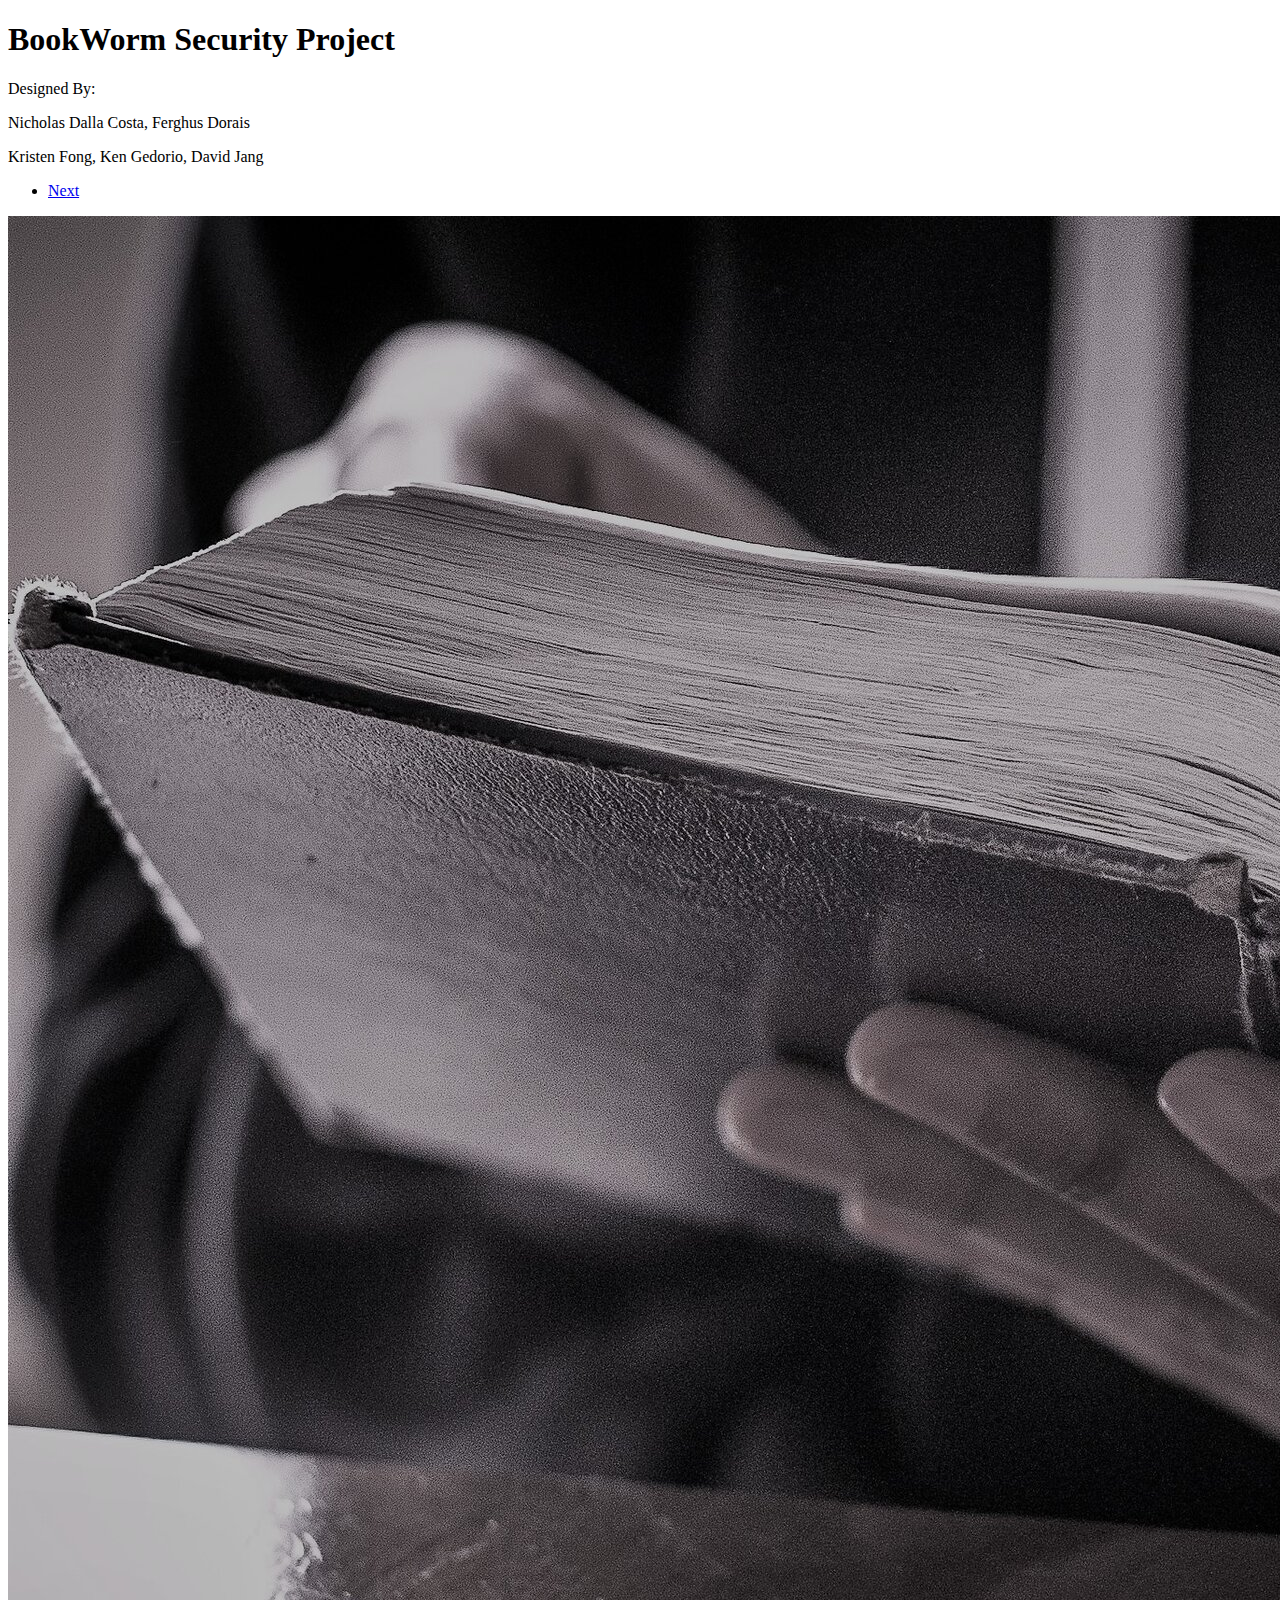
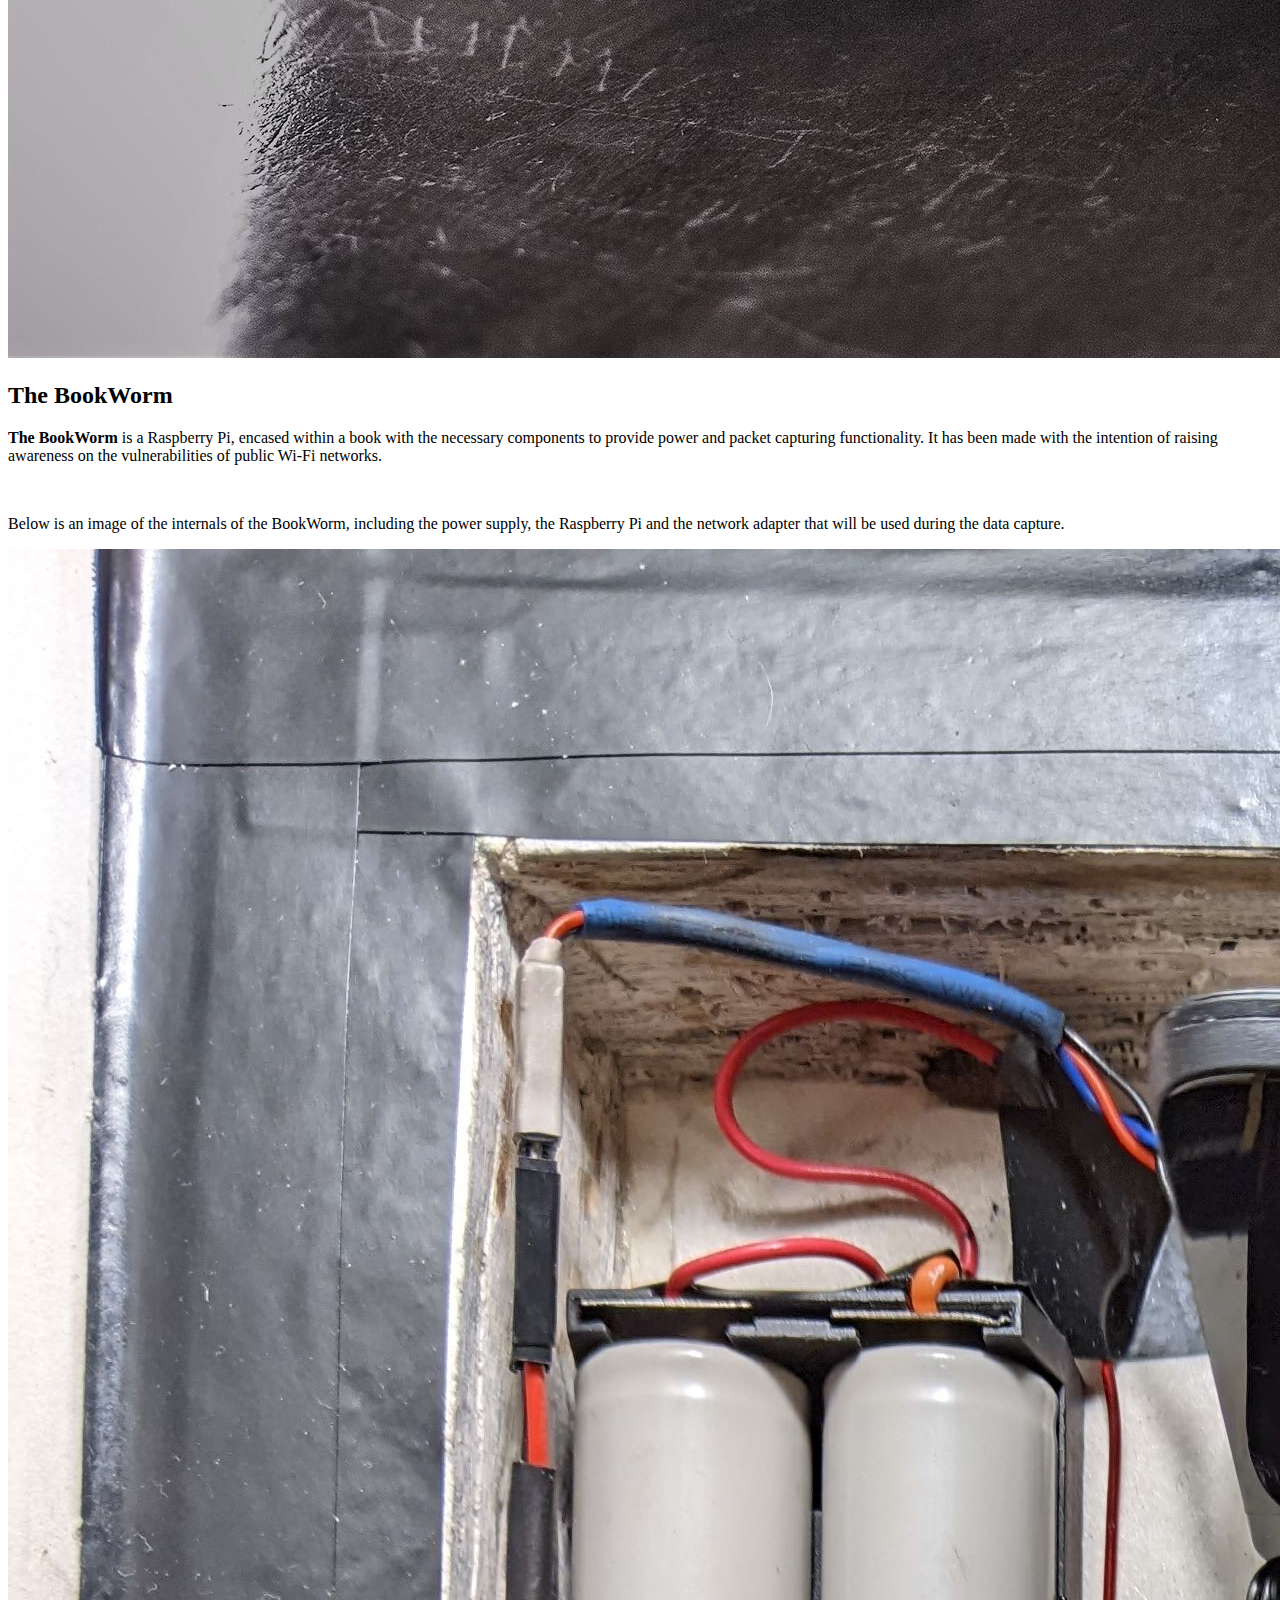
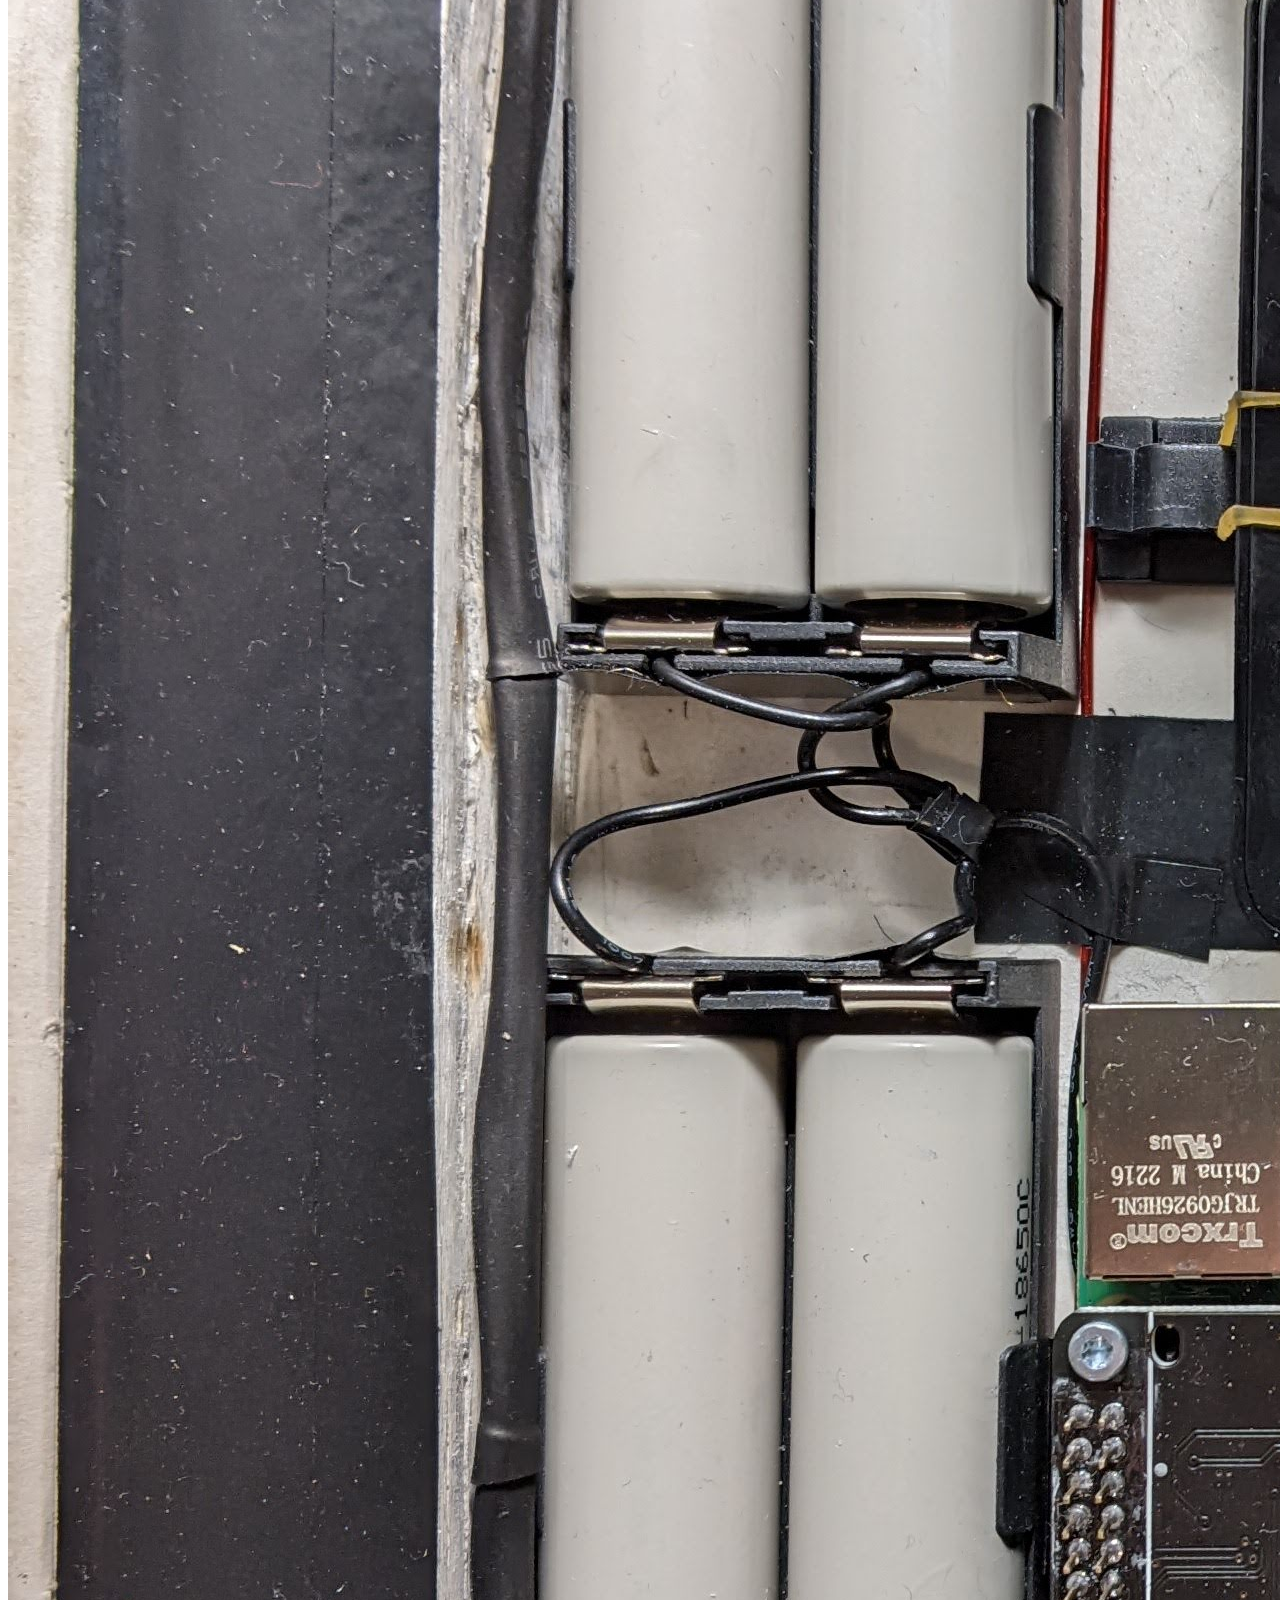
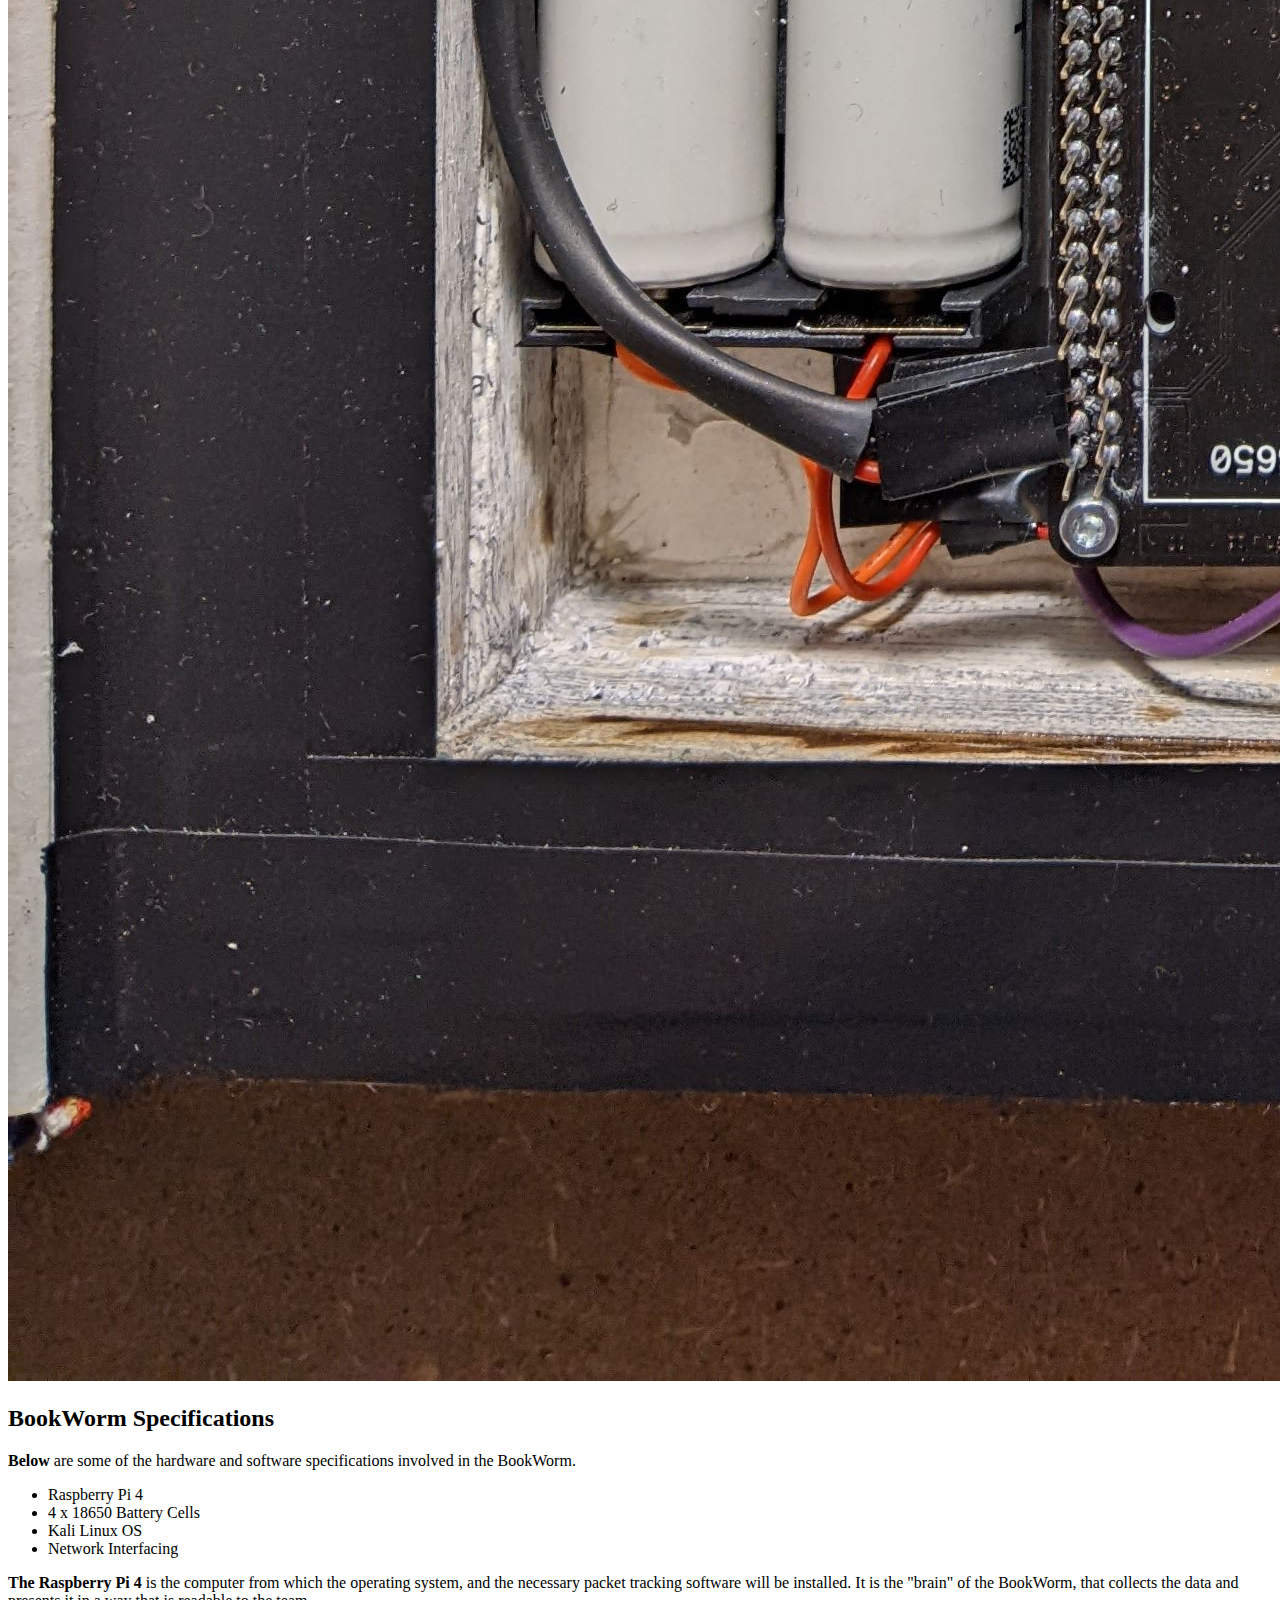
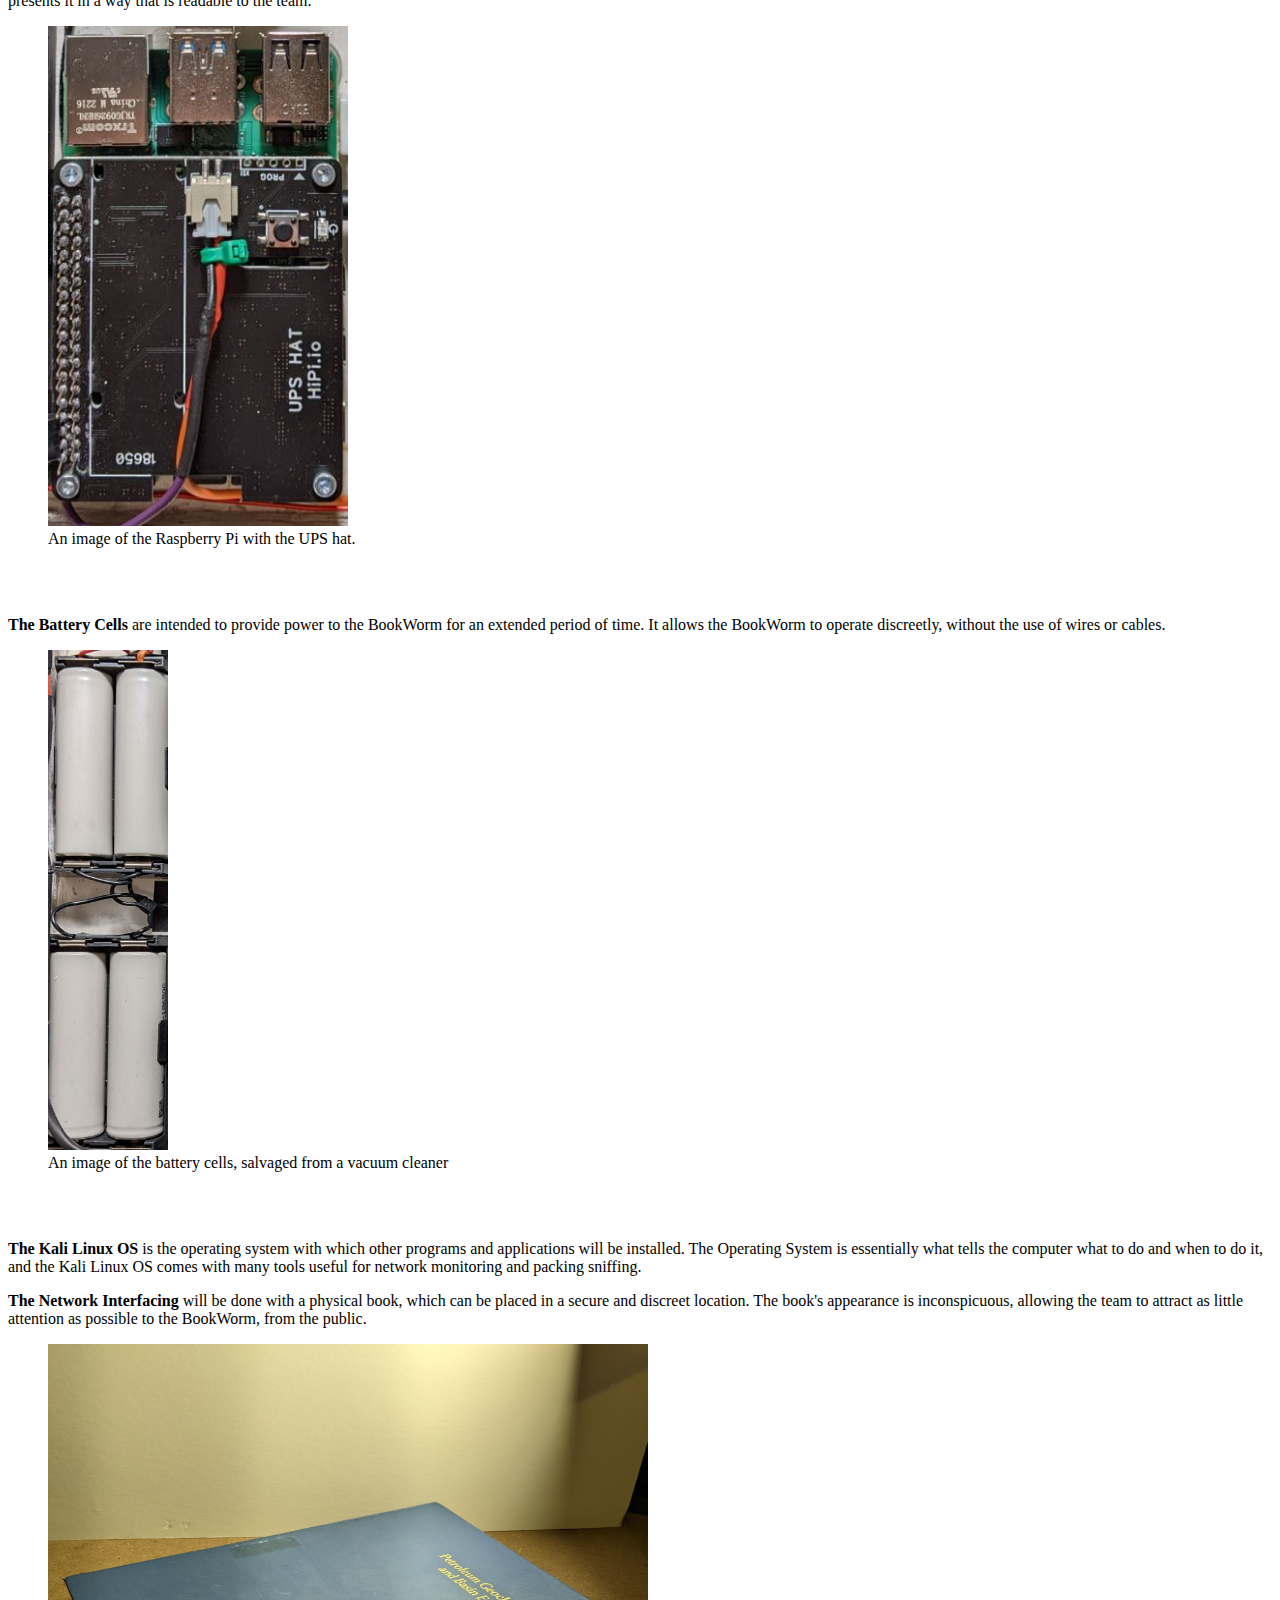
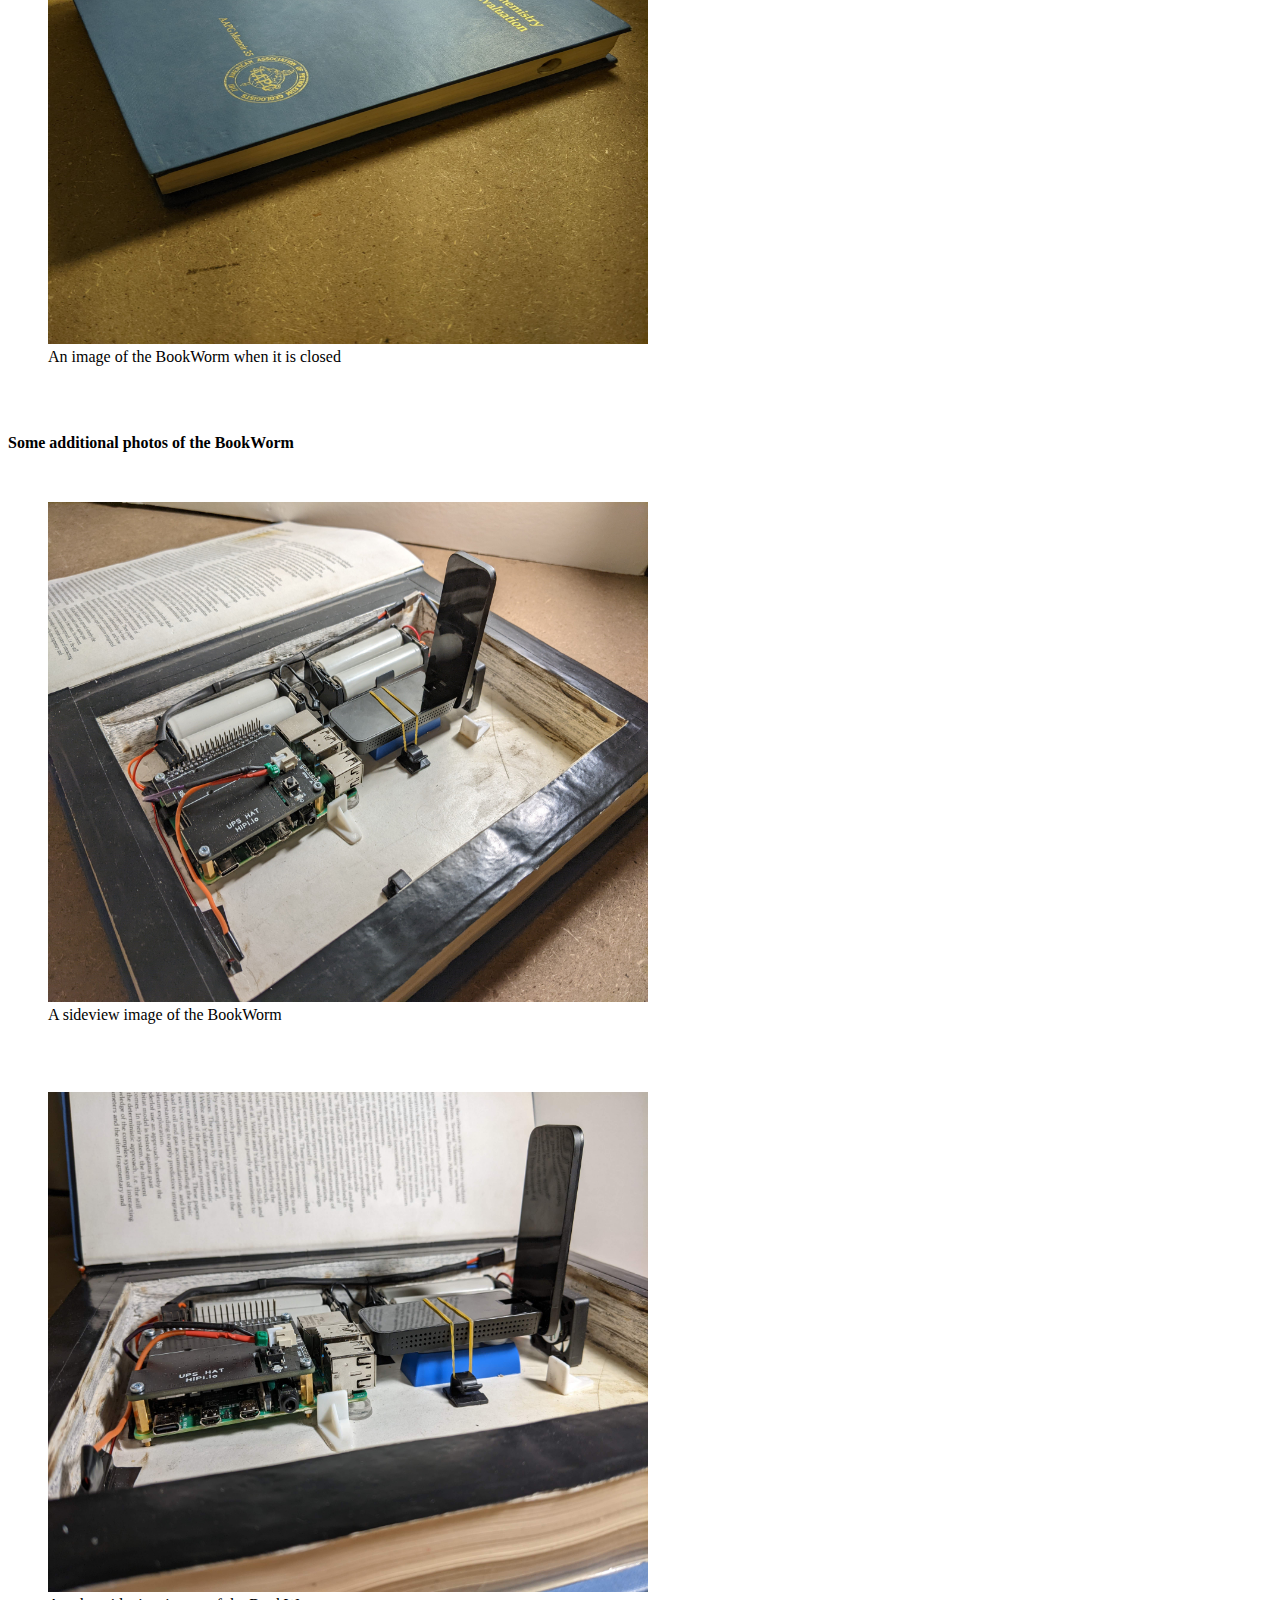
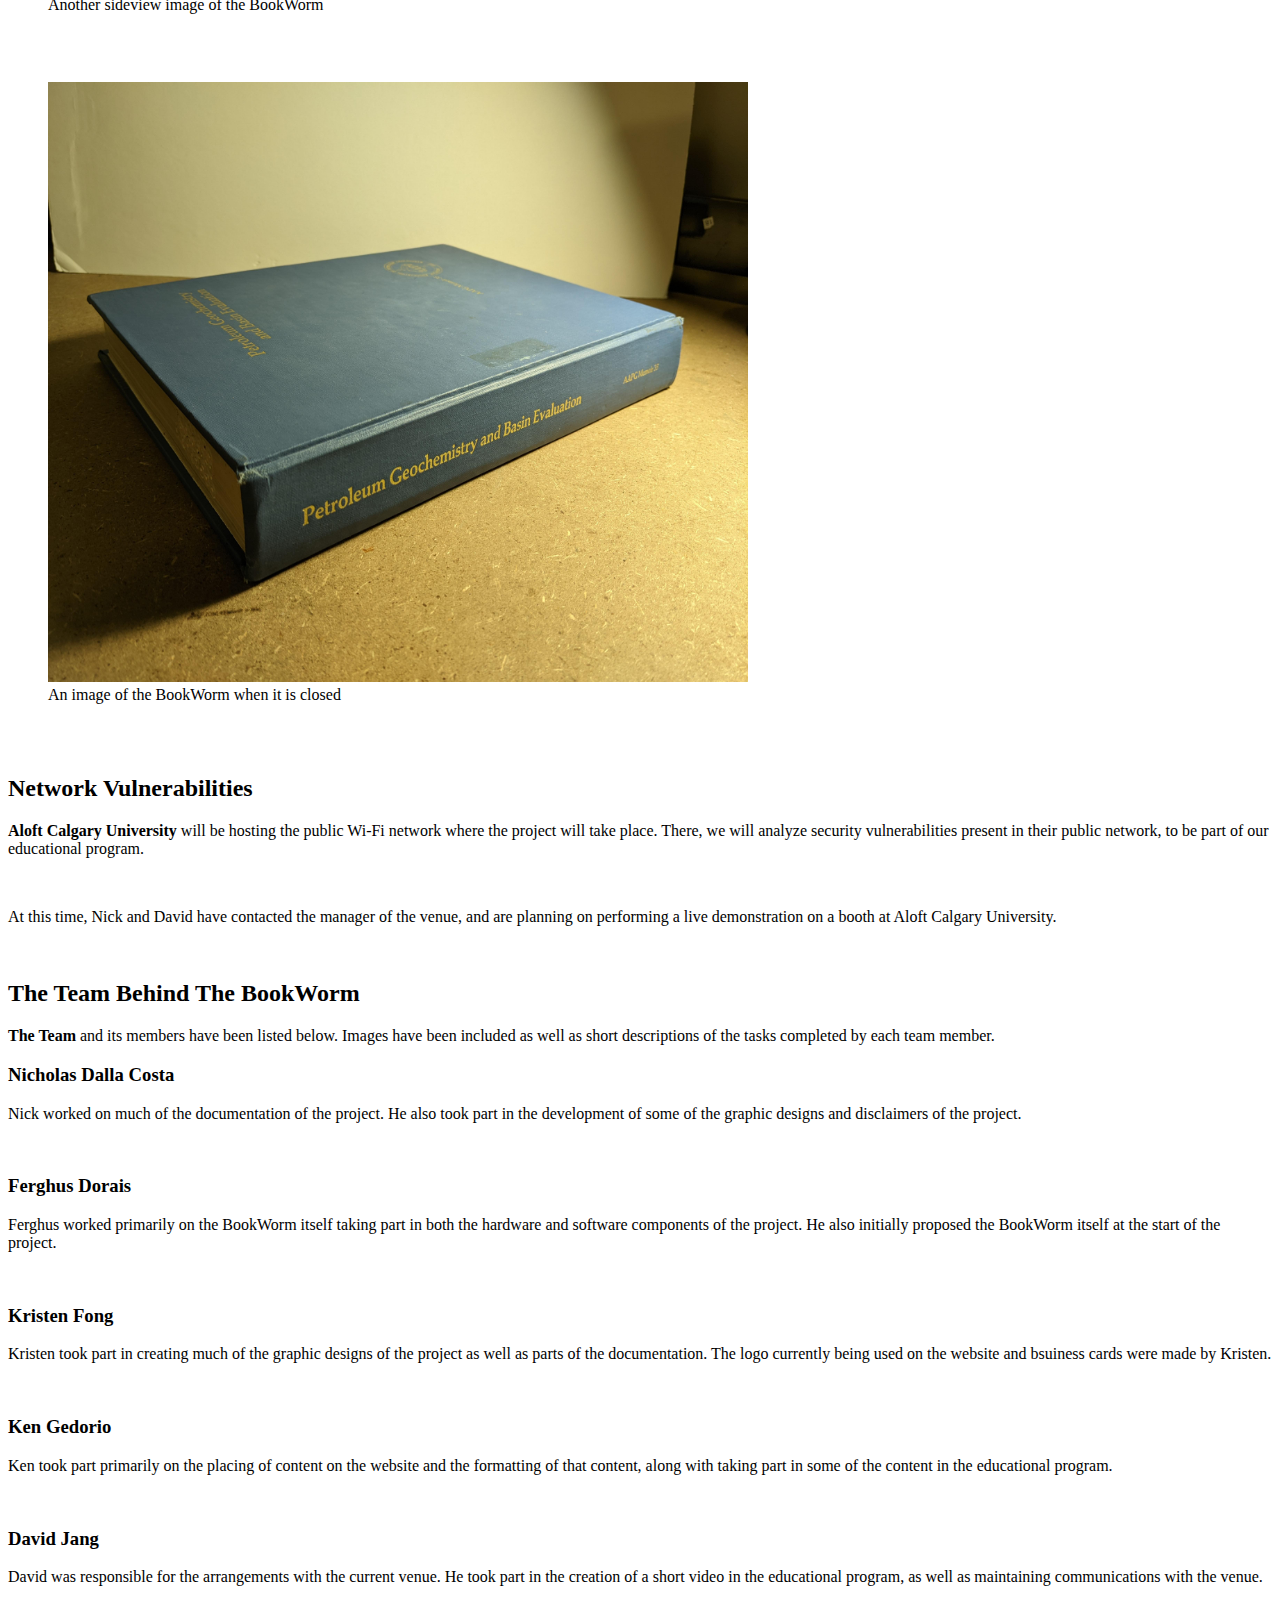
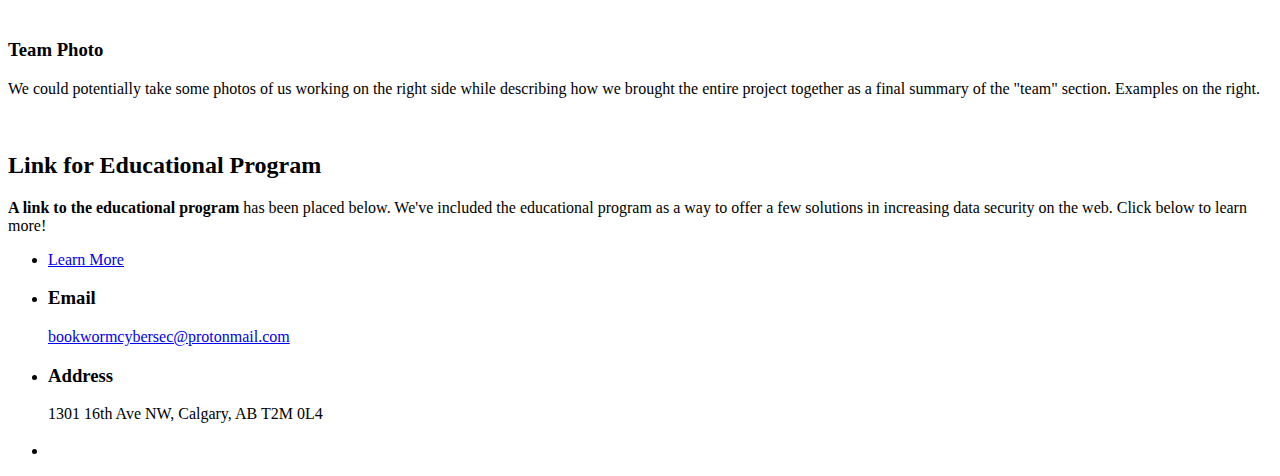
==== commit 09fe8967: "Nov 27, 2022" ====
--- a/index.html
+++ b/index.html
@@ -59,7 +59,7 @@
 							<h2> BookWorm Specifications </h2>
 						</header>
 						<div class="content">
-							<p><strong> Hardware and Software </strong> specifications can be discussed on this paragraph and on the paragraph below. </p>
+							<p><strong> Below </strong> are some of the hardware and software specifications involved in the BookWorm. </p>
 							<ul class="feature-icons">
 								<li class="icon solid fa-microchip"> Raspberry Pi 4 </li>
 								<li class="icon solid fa-bolt"> 4 x 18650 Battery Cells </li>
@@ -68,7 +68,7 @@
 								<!-- <li class="icon solid fa-map-marker-alt"> Aloft Calgary University </li> -->
 								<li class="icon solid fa-wifi"> Network Interfacing </li>
 							</ul>
-							<p><strong> The Raspberry Pi 4 </strong> is the computer from which the operating system, and the necessary packing tracking software will be installed. It is the "brain" of the BookWorm, that collects the data and presents it in a way that is readable to the team.</p>
+							<p><strong> The Raspberry Pi 4 </strong> is the computer from which the operating system, and the necessary packet tracking software will be installed. It is the "brain" of the BookWorm, that collects the data and presents it in a way that is readable to the team.</p>
 							<figure> <img src="images/pic23.jpg" height = "500" width = "300" /> <figcaption> An image of the Raspberry Pi with the UPS hat. </figcaption> </figure></br></br>
 							
 							<p><strong> The Battery Cells </strong> are intended to provide power to the BookWorm for an extended period of time. It allows the BookWorm to operate discreetly, without the use of wires or cables.</p>
@@ -94,7 +94,8 @@
 							<h2> Network Vulnerabilities </h2>
 						</header>
 						<div class="content">
-							<p><strong> Aloft Calgary University </strong> will be hosting the public Wi-Fi network where the project will take place. There, we will analyze security vulnerabilities present in their public network, to be part of our educational program.</p>
+							<p><strong> Aloft Calgary University </strong> will be hosting the public Wi-Fi network where the project will take place. There, we will analyze security vulnerabilities present in their public network, to be part of our educational program.</p></br>
+							<p> At this time, Nick and David have contacted the manager of the venue, and are planning on performing a live demonstration on a booth at Aloft Calgary University. </p> 
 							<span class="image main"><img src="images/pic03.jpg" alt="" /></span>
 						</div>
 					</section>
@@ -105,7 +106,7 @@
 							<h2> The Team Behind The BookWorm </h2>
 						</header>
 						<div class="content">
-							<p><strong> The Team </strong> and its members can be introduced here. We can insert photos on the right side, while typing up the tasks performed on the left side. The last section for this can be used as a kind of "summary" section. I've also divided up the sections based on the type of work that was completed. The list is currently in alphabetical order, by last name. </p>
+							<p><strong> The Team </strong> and its members have been listed below.  Images have been included as well as short descriptions of the tasks completed by each team member. </p>
 
 							<!-- Section -->
 								<section>
@@ -195,7 +196,7 @@
 						
 						<div class="content">
 							
-							<p><strong> A link to the educational program </strong> can be placed here. The button below will lead to another webpage for the educational content page. </p>
+							<p><strong> A link to the educational program </strong> has been placed below. We've included the educational program as a way to offer a few solutions in increasing data security on the web. Click below to learn more! </p>
 							<ul class="actions">
 								<!-- <li><a href="#" class="button primary large">Get Started</a></li> -->
 								<li><a href="education.html" class="button primary large">Learn More</a></li>  <!-- remove "primary" to revert to white colour -->
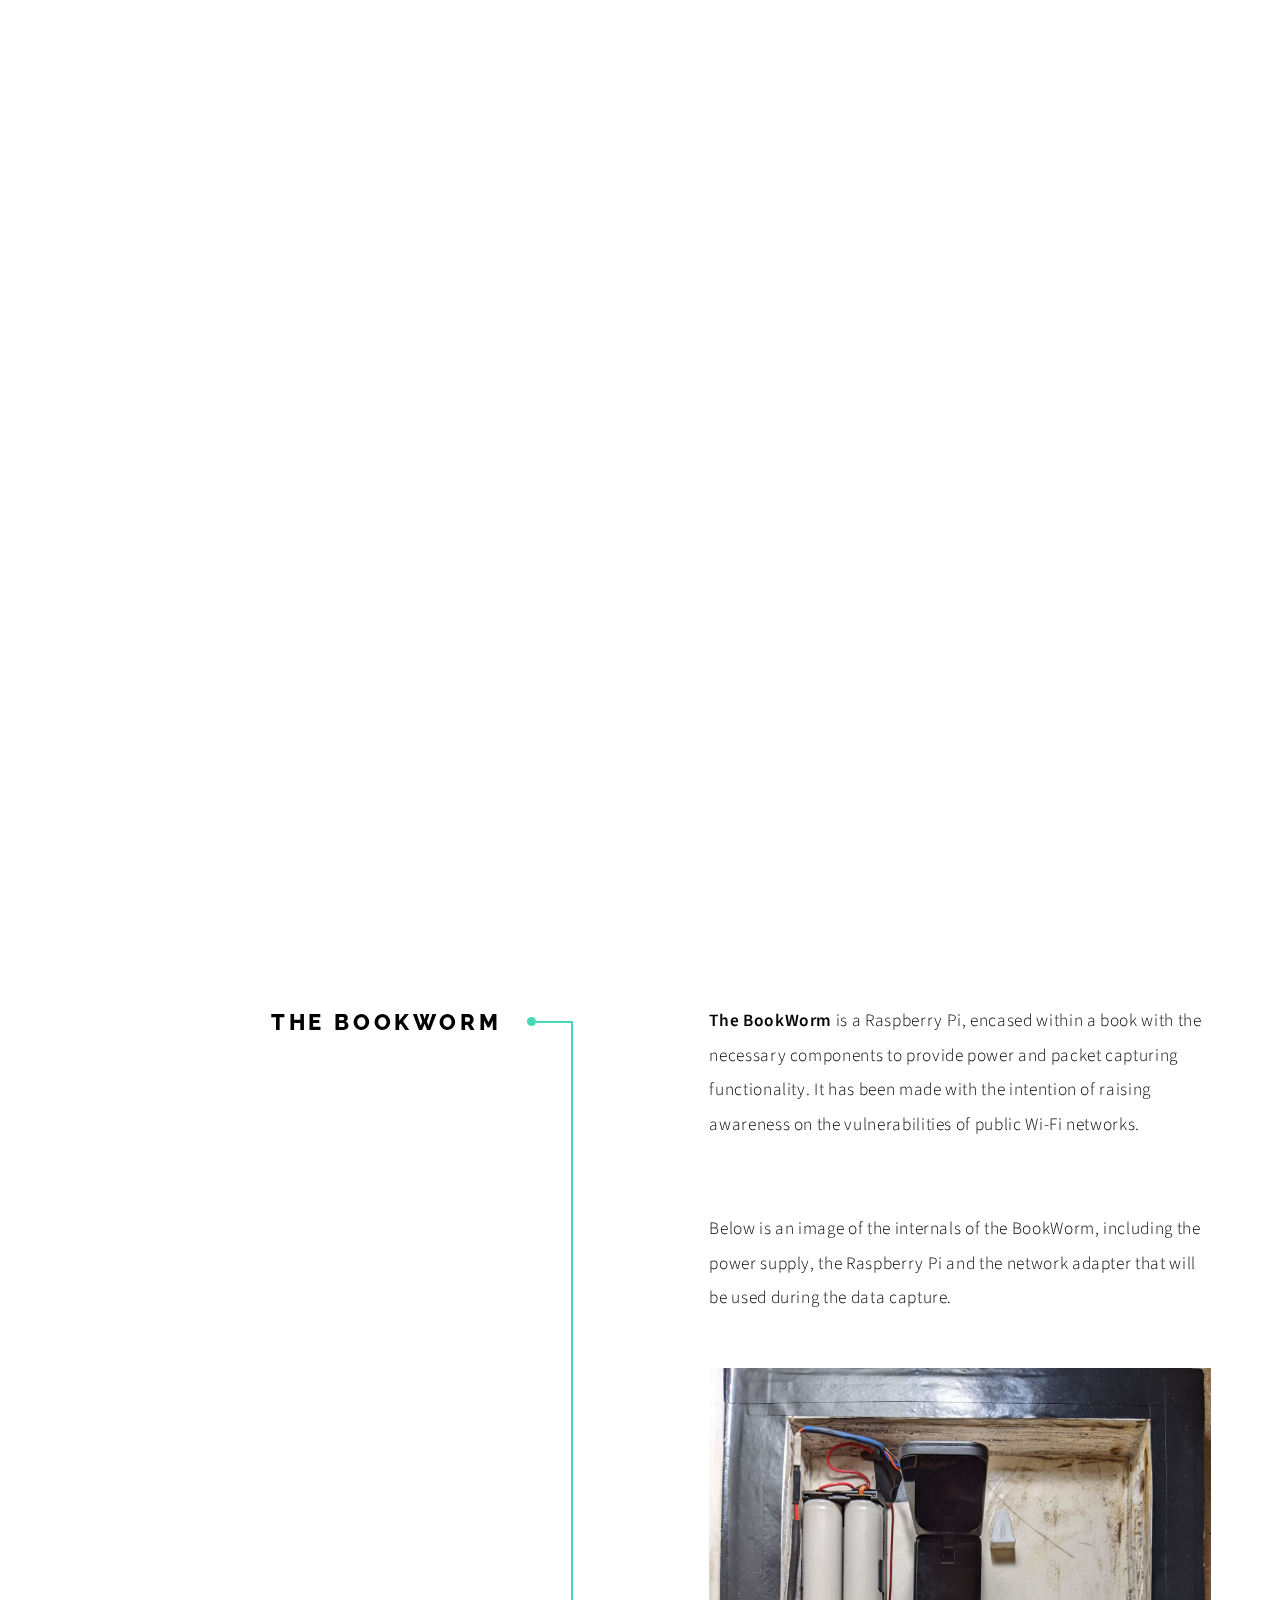
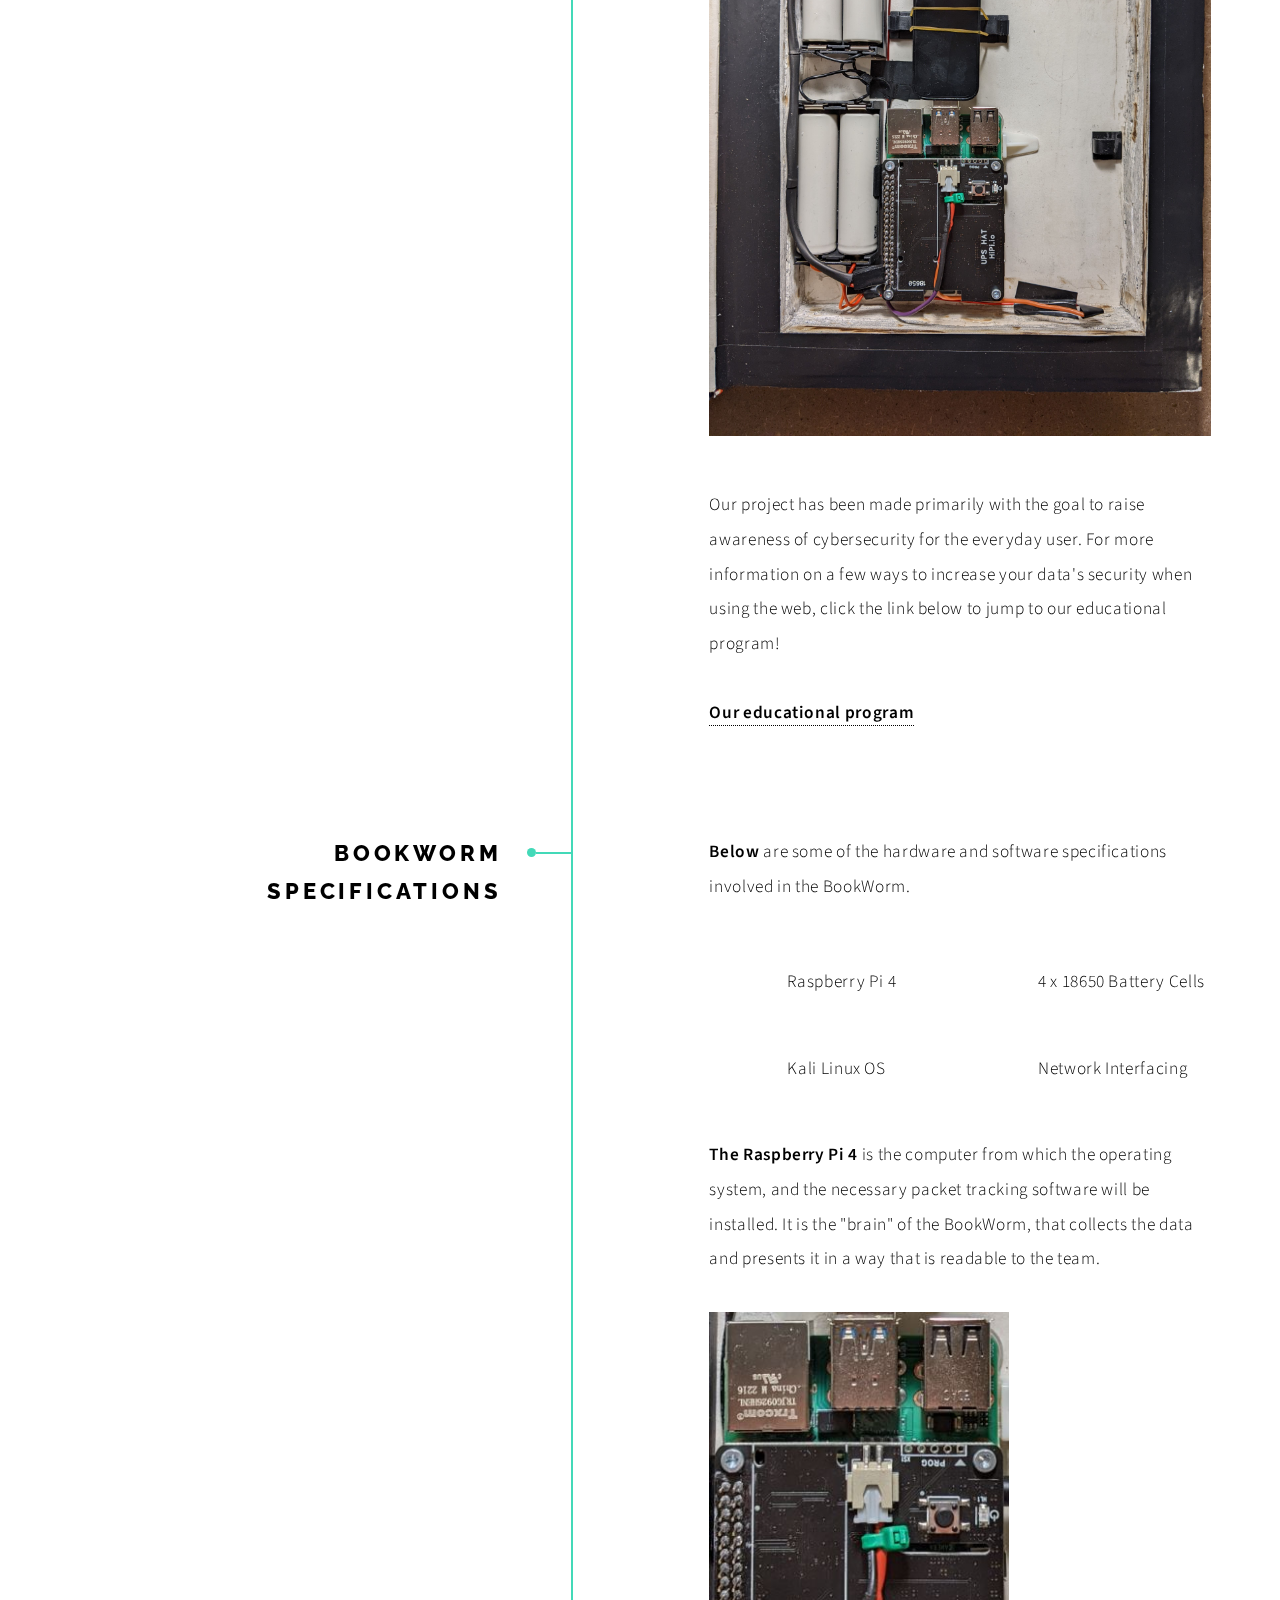
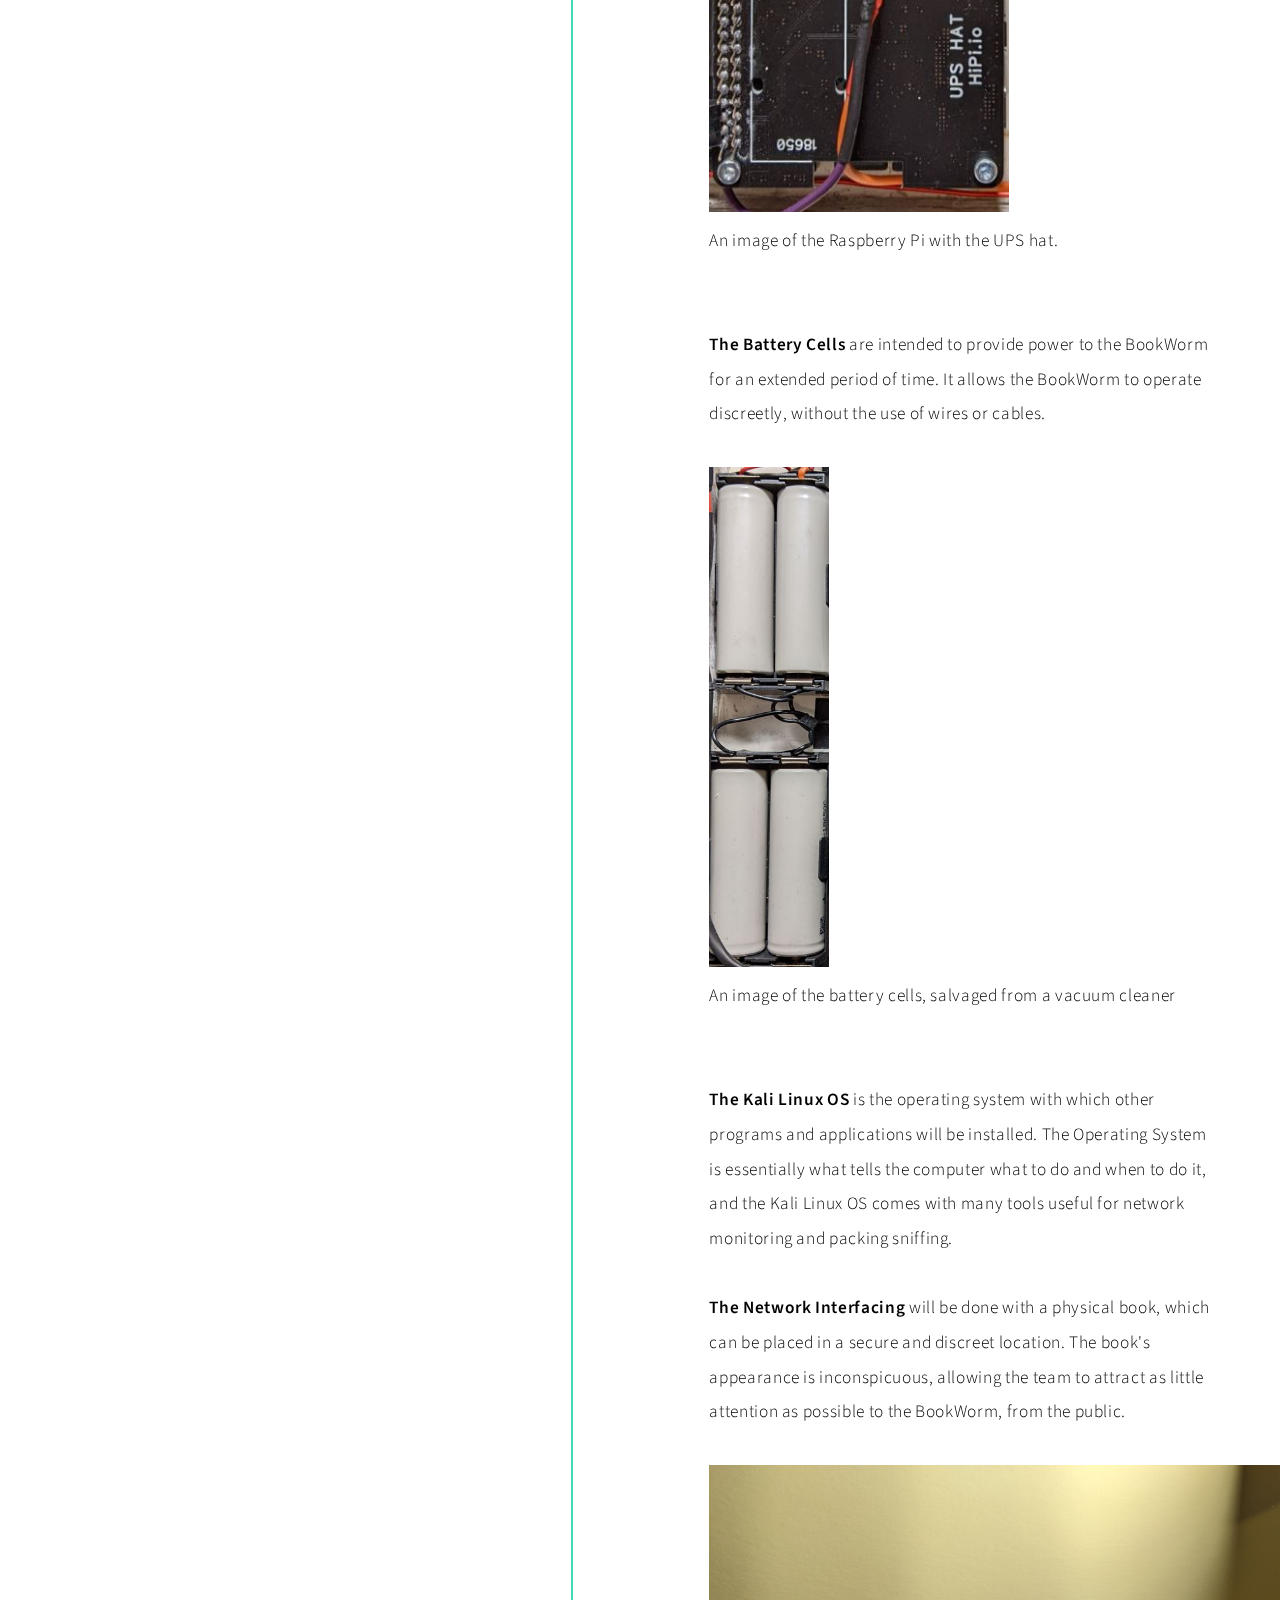
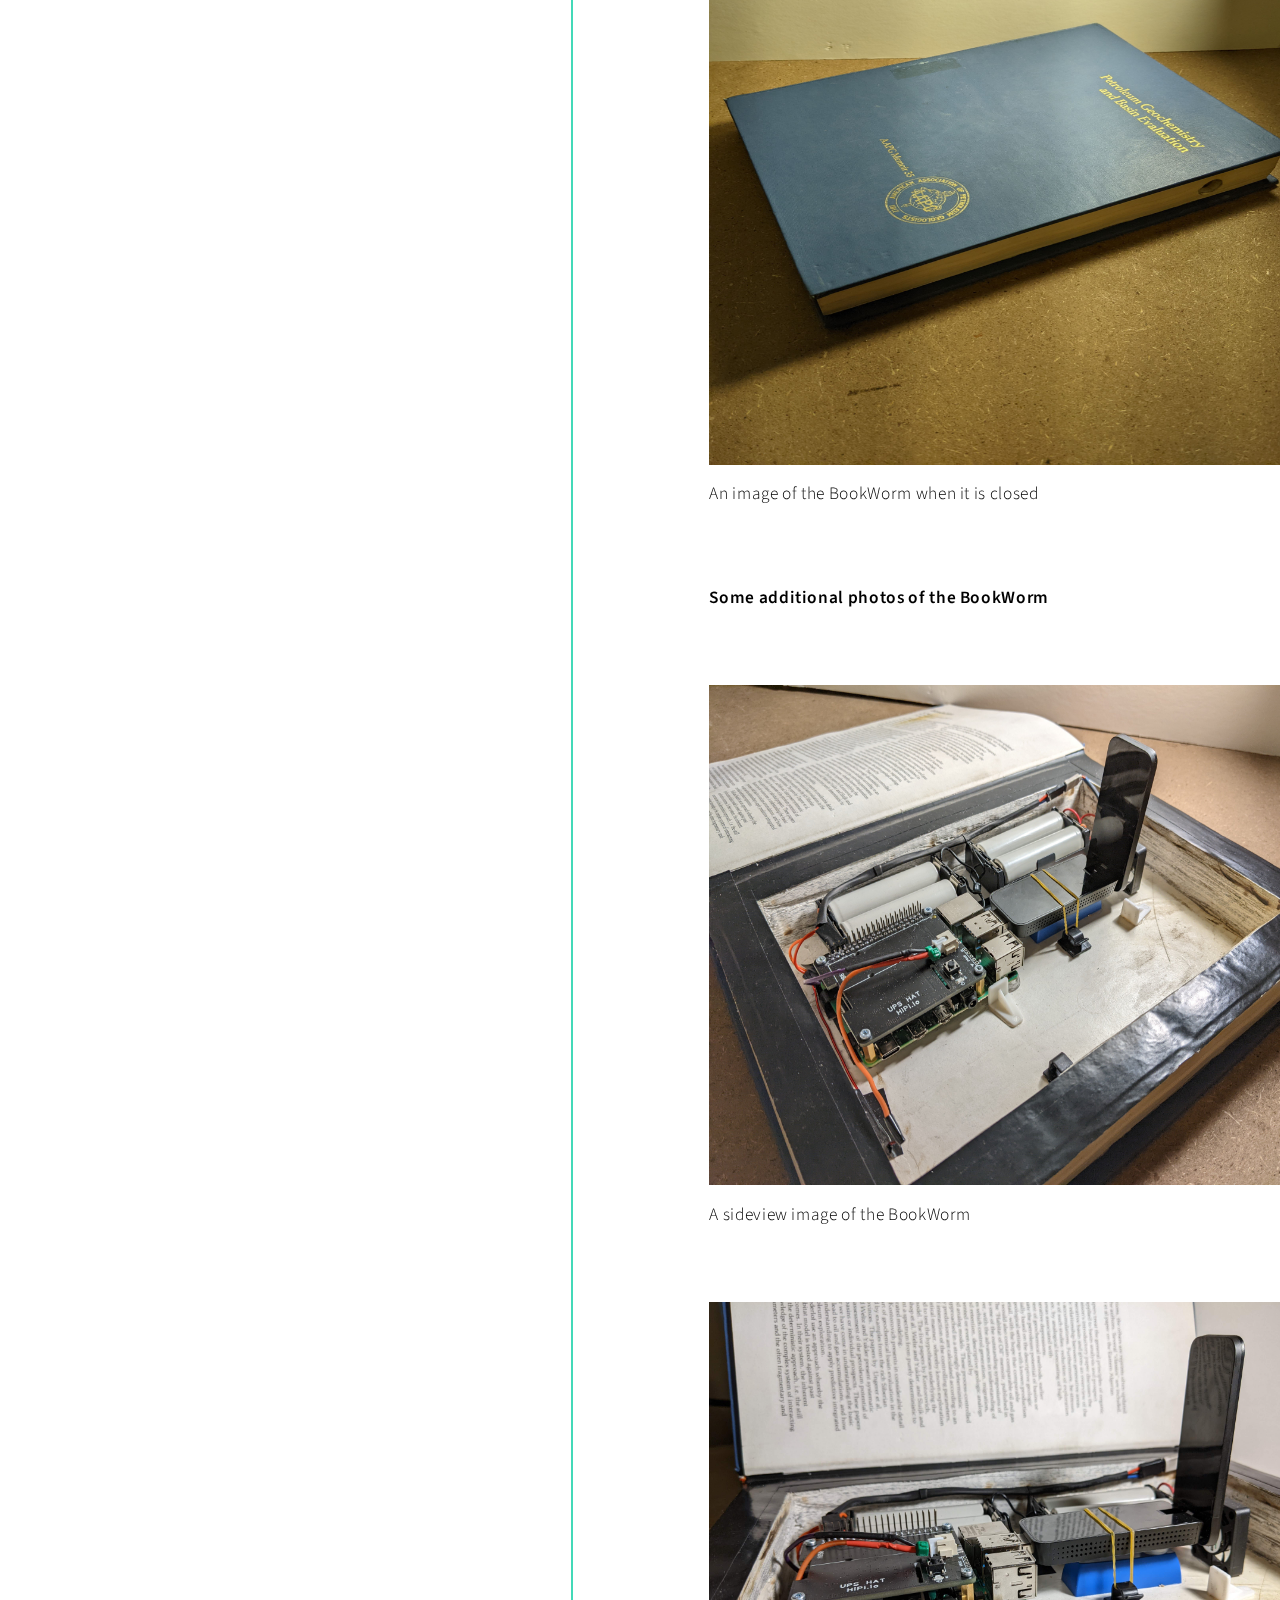
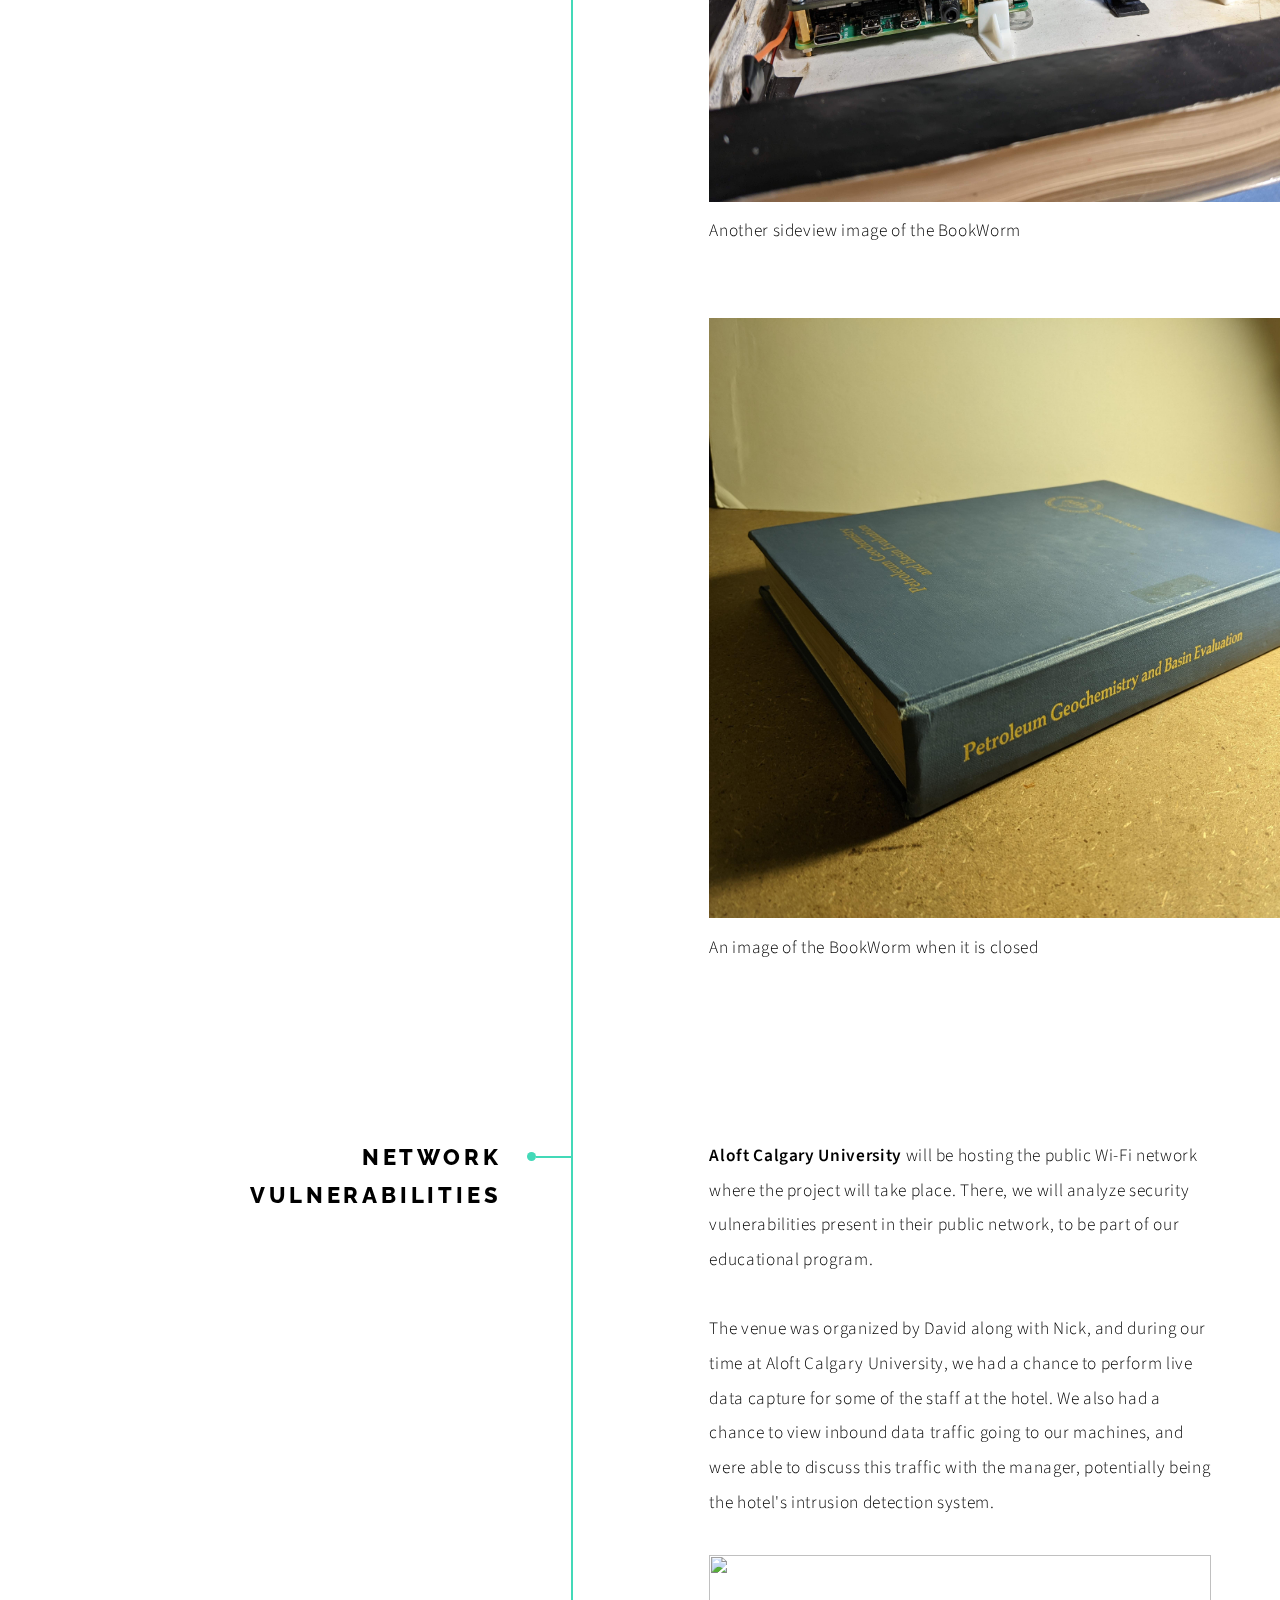
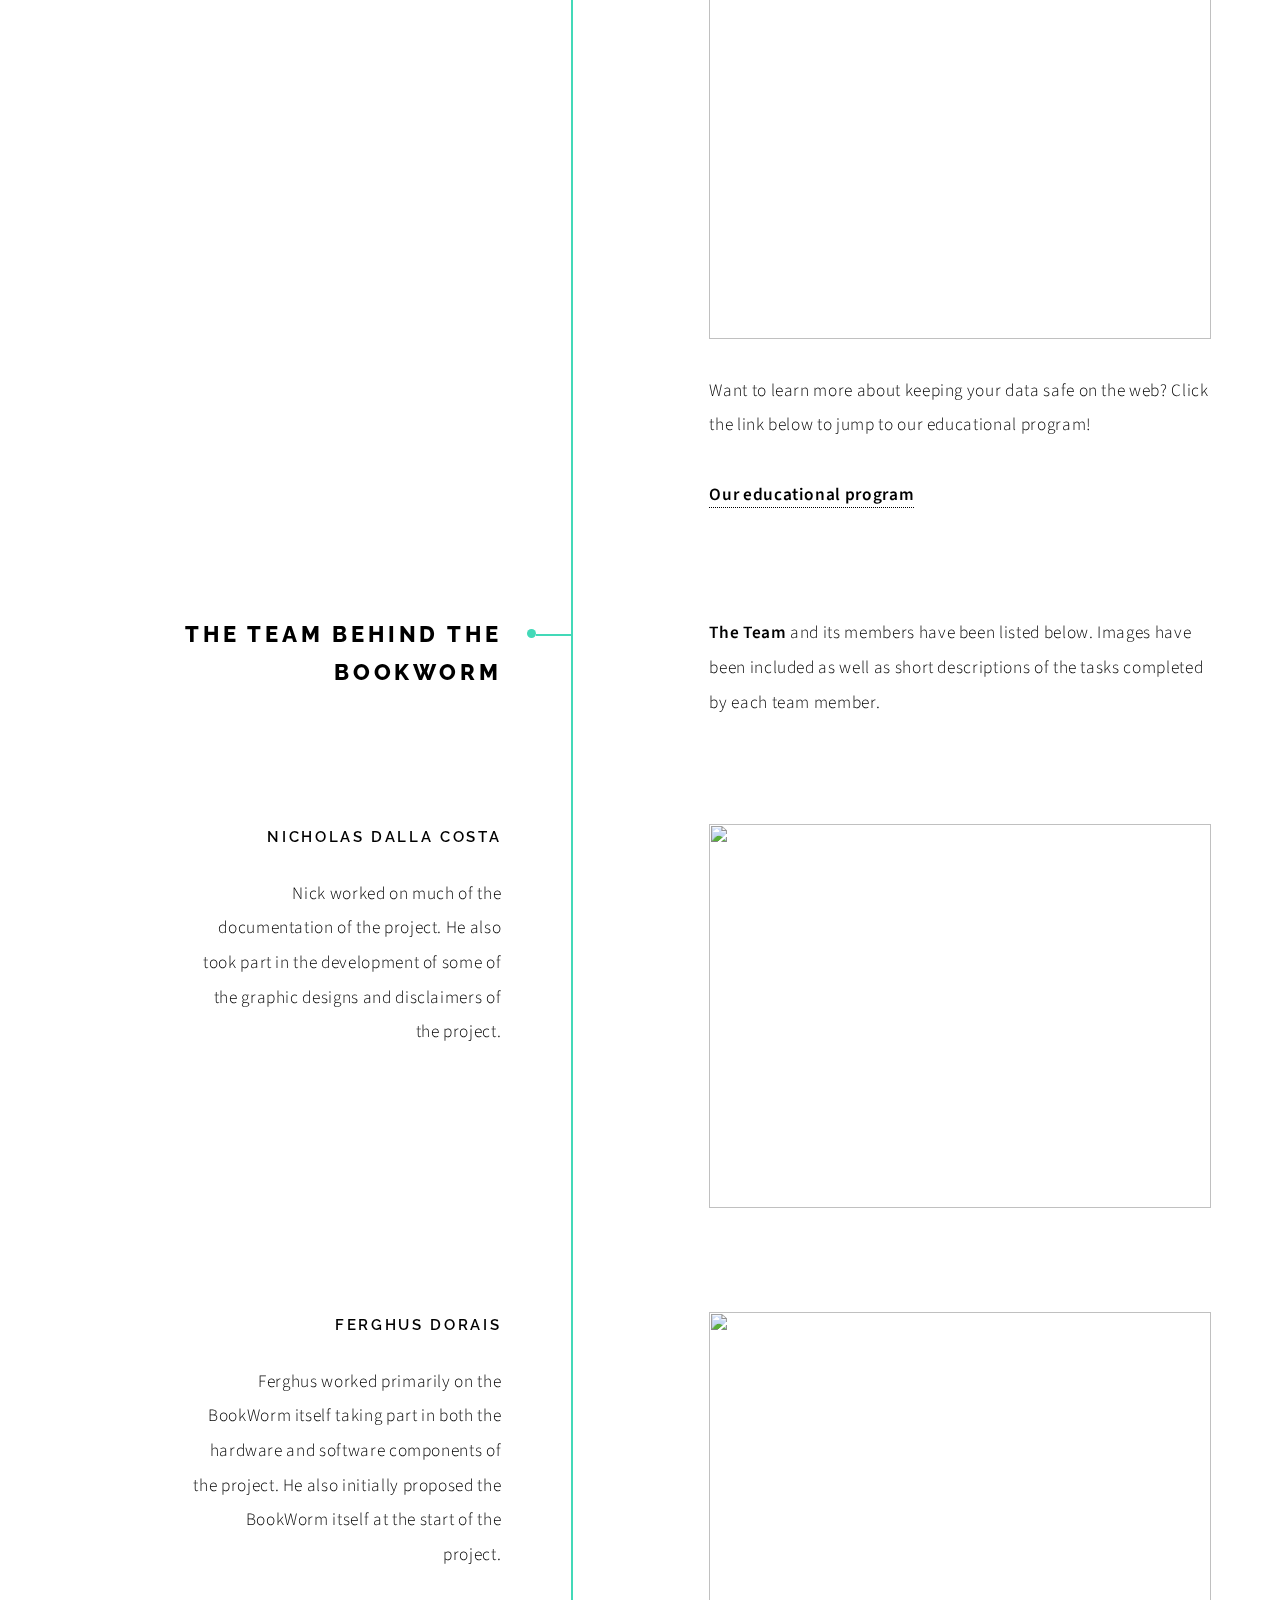
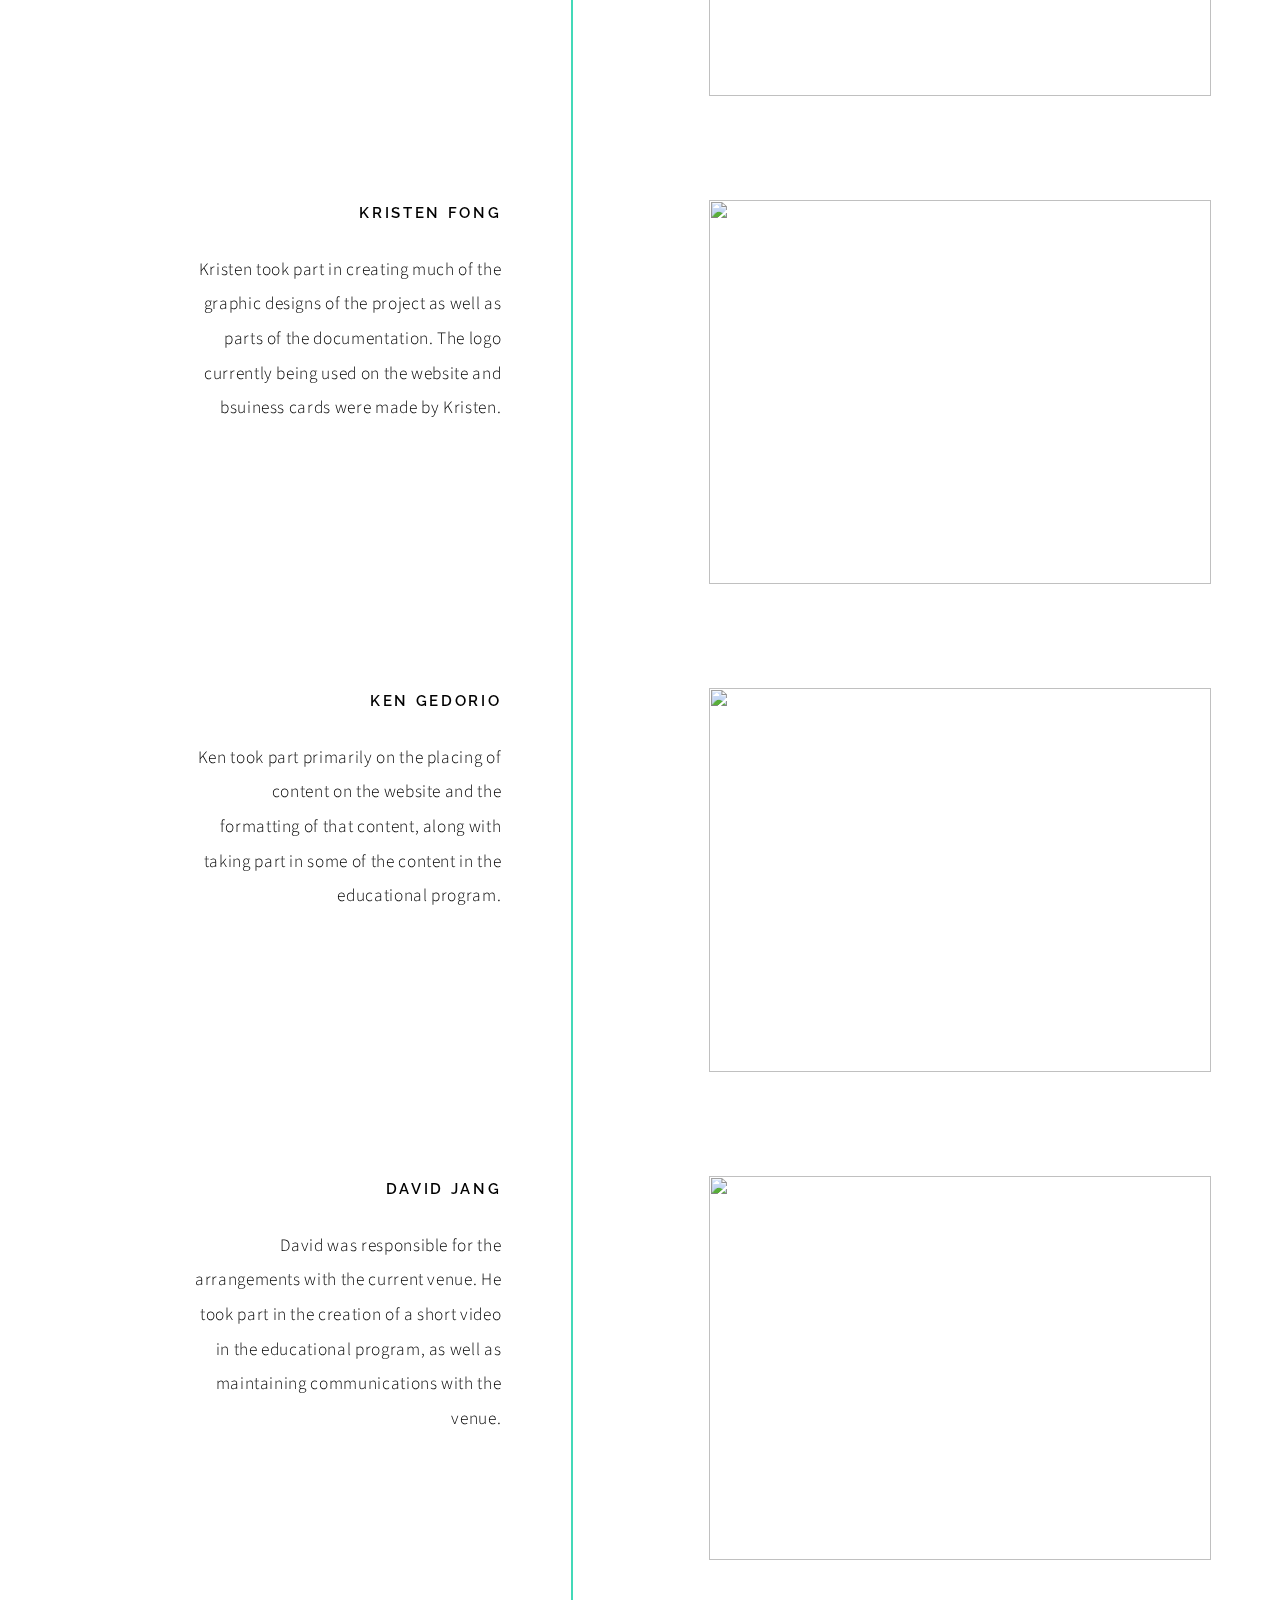
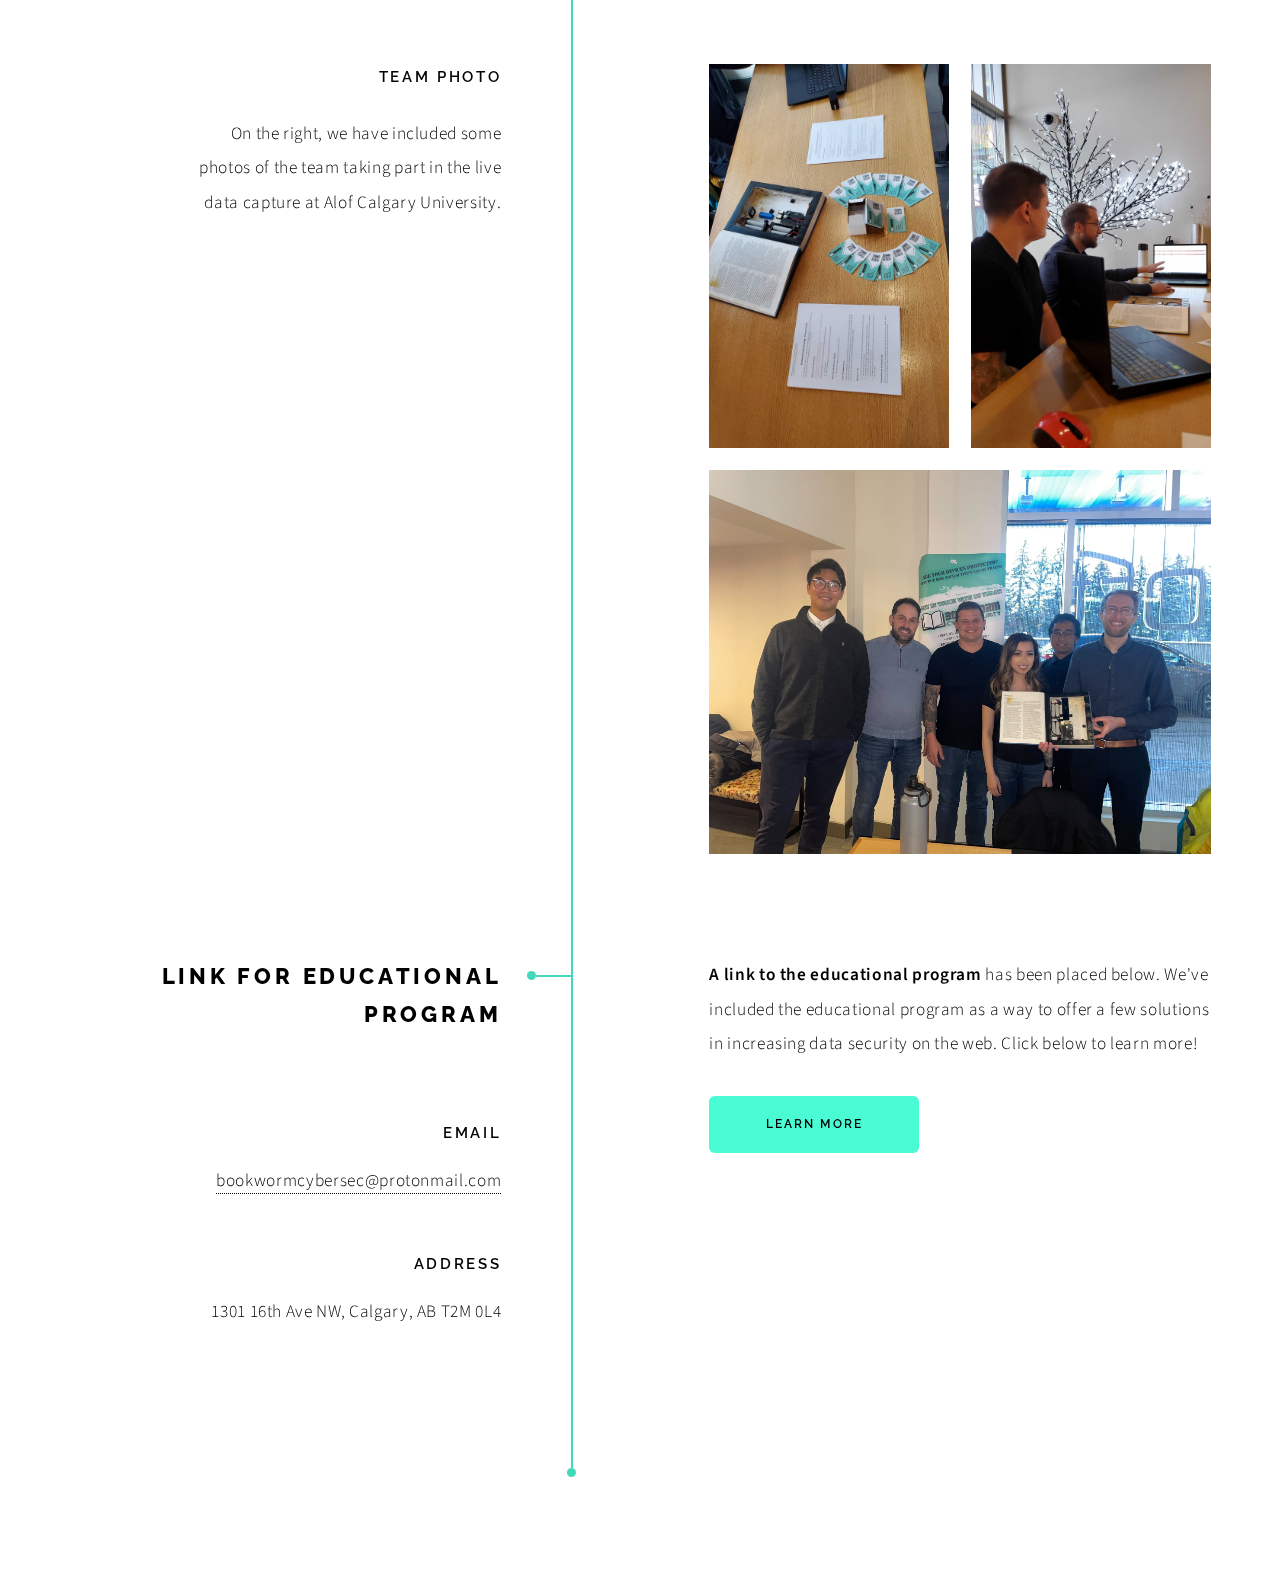
==== commit 8f1ccc74: "98 files added" ====
--- a/index.html
+++ b/index.html
@@ -50,6 +50,9 @@
 							<p><strong> The BookWorm </strong> is a Raspberry Pi, encased within a book with the necessary components to provide power and packet capturing functionality. It has been made with the intention of raising awareness on the vulnerabilities of public Wi-Fi networks. </p> </br>
 							<p> Below is an image of the internals of the BookWorm, including the power supply, the Raspberry Pi and the network adapter that will be used during the data capture.</p>
 							<span class="image main"><img src="images/pic16.jpg" alt="" /></span>
+							
+							<p> Our project has been made primarily with the goal to raise awareness of cybersecurity for the everyday user. For more information on a few ways to increase your data's security when using the web, click the link below to jump to our educational program! </p>
+							<a href="#education"> <strong>Our educational program</strong></a>
 						</div>
 					</section>
 
@@ -94,9 +97,12 @@
 							<h2> Network Vulnerabilities </h2>
 						</header>
 						<div class="content">
-							<p><strong> Aloft Calgary University </strong> will be hosting the public Wi-Fi network where the project will take place. There, we will analyze security vulnerabilities present in their public network, to be part of our educational program.</p></br>
-							<p> At this time, Nick and David have contacted the manager of the venue, and are planning on performing a live demonstration on a booth at Aloft Calgary University. </p> 
-							<span class="image main"><img src="images/pic03.jpg" alt="" /></span>
+							<p><strong> Aloft Calgary University </strong> will be hosting the public Wi-Fi network where the project will take place. There, we will analyze security vulnerabilities present in their public network, to be part of our educational program.</p>
+							<p> The venue was organized by David along with Nick, and during our time at Aloft Calgary University, we had a chance to perform live data capture for some of the staff at the hotel. We also had a chance to view inbound data traffic going to our machines, and were able to discuss this traffic with the manager, potentially being the hotel's intrusion detection system. </p> 
+							<div class="gallery"><a href="images/gallery/fulls/pic03.jpg" class="landscape"><img src="images/pic03.jpg" alt="" /></a></div></br>
+							
+							<p> Want to learn more about keeping your data safe on the web? Click the link below to jump to our educational program! </p>
+							<a href="#education"> <strong>Our educational program</strong></a>
 						</div>
 					</section>
 
@@ -173,13 +179,13 @@
 								<section>
 									<header>
 										<h3> Team Photo </h3>
-										<p> We could potentially take some photos of us working on the right side while describing how we brought the entire project together as a final summary of the "team" section. Examples on the right. </p>
+										<p> On the right, we have included some photos of the team taking part in the live data capture at Alof Calgary University. </p>
 									</header>
 									<div class="content">
 										<div class="gallery">
-											<a href="images/gallery/fulls/08.jpg" class="portrait"><img src="images/gallery/thumbs/08.jpg" alt="" /></a>
-											<a href="images/gallery/fulls/09.jpg" class="portrait"><img src="images/gallery/thumbs/09.jpg" alt="" /></a>
-											<a href="images/gallery/fulls/10.jpg" class="landscape"><img src="images/gallery/thumbs/10.jpg" alt="" /></a>
+											<a href="images/gallery/fulls/pic04.jpg" class="portrait"><img src="images/pic24.jpg" alt="" /></a>
+											<a href="images/gallery/fulls/pic05.jpg" class="portrait"><img src="images/pic25.jpg" alt="" /></a>
+											<a href="images/gallery/fulls/pic06.jpg" class="landscape"><img src="images/pic26.jpg" alt="" /></a>
 										</div>
 									</div>
 								</section>
@@ -190,7 +196,7 @@
 				<!-- Section -->
 					<section>
 						<header>
-							<h2> Link for Educational Program </h2>
+							<h2 id="education"> Link for Educational Program </h2>
 
 						</header>
 						
--- a/assets/css/main.css
+++ b/assets/css/main.css
@@ -0,0 +1,3887 @@
+@import url(fontawesome-all.min.css);
+@import url("https://fonts.googleapis.com/css?family=Source+Sans+Pro:300,600,700,300i,600i,700i|Raleway:600,800");
+
+/*
+	Paradigm Shift by HTML5 UP
+	html5up.net | @ajlkn
+	Free for personal and commercial use under the CCA 3.0 license (html5up.net/license)
+*/
+
+html, body, div, span, applet, object,
+iframe, h1, h2, h3, h4, h5, h6, p, blockquote,
+pre, a, abbr, acronym, address, big, cite,
+code, del, dfn, em, img, ins, kbd, q, s, samp,
+small, strike, strong, sub, sup, tt, var, b,
+u, i, center, dl, dt, dd, ol, ul, li, fieldset,
+form, label, legend, table, caption, tbody,
+tfoot, thead, tr, th, td, article, aside,
+canvas, details, embed, figure, figcaption,
+footer, header, hgroup, menu, nav, output, ruby,
+section, summary, time, mark, audio, video {
+	margin: 0;
+	padding: 0;
+	border: 0;
+	font-size: 100%;
+	font: inherit;
+	vertical-align: baseline;}
+
+article, aside, details, figcaption, figure,
+footer, header, hgroup, menu, nav, section {
+	display: block;}
+
+body {
+	line-height: 1;
+}
+
+ol, ul {
+	list-style: none;
+}
+
+blockquote, q {
+	quotes: none;
+}
+
+	blockquote:before, blockquote:after, q:before, q:after {
+		content: '';
+		content: none;
+	}
+
+table {
+	border-collapse: collapse;
+	border-spacing: 0;
+}
+
+body {
+	-webkit-text-size-adjust: none;
+}
+
+mark {
+	background-color: transparent;
+	color: inherit;
+}
+
+input::-moz-focus-inner {
+	border: 0;
+	padding: 0;
+}
+
+input, select, textarea {
+	-moz-appearance: none;
+	-webkit-appearance: none;
+	-ms-appearance: none;
+	appearance: none;
+}
+
+/* Basic */
+
+	@-ms-viewport {
+		width: device-width;
+	}
+
+	body {
+		-ms-overflow-style: scrollbar;
+	}
+
+	@media screen and (max-width: 480px) {
+
+		html, body {
+			min-width: 320px;
+		}
+
+	}
+
+	html {
+		box-sizing: border-box;
+	}
+
+	*, *:before, *:after {
+		box-sizing: inherit;
+	}
+
+	html {
+		overflow-x: hidden;
+	}
+
+	body {
+		background: #ffffff;
+		overflow-x: hidden;
+	}
+
+		body.is-preload *, body.is-preload *:before, body.is-preload *:after {
+			-moz-animation: none !important;
+			-webkit-animation: none !important;
+			-ms-animation: none !important;
+			animation: none !important;
+			-moz-transition: none !important;
+			-webkit-transition: none !important;
+			-ms-transition: none !important;
+			transition: none !important;
+		}
+
+/* Typography */
+
+	html {
+		font-size: 18pt;
+	}
+
+		@media screen and (max-width: 1920px) {
+
+			html {
+				font-size: 13pt;
+			}
+
+		}
+
+		@media screen and (max-width: 1152px) {
+
+			html {
+				font-size: 14pt;
+			}
+
+		}
+
+		@media screen and (max-width: 736px) {
+
+			html {
+				font-size: 12pt;
+			}
+
+		}
+
+		@media screen and (max-width: 480px) {
+
+			html {
+				font-size: 11pt;
+			}
+
+		}
+
+	body {
+		background-color: #ffffff;
+		color: #000000;
+	}
+
+	body, input, select, textarea {
+		color: #000000;
+		font-family: "Source Sans Pro", Helvetica, sans-serif;
+		font-size: 1rem;
+		font-weight: 300;
+		letter-spacing: 0.0375em;
+		line-height: 2;
+	}
+
+	a {
+		-moz-transition: border-bottom-color 0.25s ease-in-out;
+		-webkit-transition: border-bottom-color 0.25s ease-in-out;
+		-ms-transition: border-bottom-color 0.25s ease-in-out;
+		transition: border-bottom-color 0.25s ease-in-out;
+		text-decoration: none;
+		color: #000000;
+		border-bottom: dotted 1px;
+	}
+
+		a:hover {
+			text-decoration: none;
+			border-bottom-color: transparent;
+		}
+
+	strong, b {
+		font-weight: 600;
+		color: #000000;
+	}
+
+	em, i {
+		font-style: italic;
+	}
+
+	p {
+		margin: 0 0 2rem 0;
+	}
+
+	h1, h2, h3, h4, h5, h6 {
+		color: #000000;
+		font-family: "Raleway", Helvetica, sans-serif;
+		font-weight: 600;
+		letter-spacing: 0.175em;
+		line-height: 1.75;
+		margin: 0 0 1.5rem 0;
+		text-transform: uppercase;
+	}
+
+		h1 a, h2 a, h3 a, h4 a, h5 a, h6 a {
+			color: inherit;
+			text-decoration: none;
+		}
+
+	h1 {
+		font-family: "Source Sans Pro", Helvetica, sans-serif;
+		font-size: 5rem;
+		font-weight: 700;
+		letter-spacing: -0.05em;
+		line-height: 1.1;
+		margin: 0 0 1.5rem 0;
+		text-transform: none;
+	}
+
+	h2 {
+		font-size: 1.25rem;
+		font-weight: 800;
+		margin: 0 0 2rem 0;
+	}
+
+	h3 {
+		font-size: 0.875rem;
+	}
+
+	h4 {
+		font-size: 0.875rem;
+	}
+
+	h5 {
+		font-size: 0.75rem;
+	}
+
+	h6 {
+		font-size: 0.625rem;
+	}
+
+	@media screen and (max-width: 736px) {
+
+		h1 {
+			font-size: 4.5rem;
+			line-height: 1.1;
+		}
+
+		h2 {
+			font-size: 1.25rem;
+			line-height: 1.7;
+		}
+
+		h3 {
+			font-size: 0.9rem;
+		}
+
+		h4 {
+			font-size: 0.75rem;
+		}
+
+		h5 {
+			font-size: 0.675rem;
+		}
+
+	}
+
+	@media screen and (max-width: 360px) {
+
+		h1 {
+			font-size: 3.75rem;
+		}
+
+		h2 {
+			font-size: 1.125rem;
+		}
+
+		h3 {
+			font-size: 0.8rem;
+		}
+
+		h4 {
+			font-size: 0.675rem;
+		}
+
+		h5 {
+			font-size: 0.675rem;
+		}
+
+	}
+
+	sub {
+		font-size: 0.8rem;
+		position: relative;
+		top: 0.5rem;
+	}
+
+	sup {
+		font-size: 0.8rem;
+		position: relative;
+		top: -0.5rem;
+	}
+
+	blockquote {
+		border-left: solid 0.5rem rgba(144, 144, 144, 0.25);
+		font-style: italic;
+		margin: 0 0 2rem 0;
+		padding: 1rem 0 1rem 2rem;
+	}
+
+	code {
+		background: rgba(144, 144, 144, 0.1);
+		border-radius: 0.325rem;
+		font-family: "Courier New", monospace;
+		font-size: 0.9rem;
+		margin: 0 0.25rem;
+		padding: 0.25rem 0.65rem;
+	}
+
+	pre {
+		-webkit-overflow-scrolling: touch;
+		font-family: "Courier New", monospace;
+		font-size: 0.9rem;
+		margin: 0 0 2rem 0;
+		width: 100%;
+	}
+
+		pre code {
+			display: block;
+			line-height: 1.75;
+			padding: 1rem 1.5rem;
+			overflow-x: auto;
+		}
+
+	hr {
+		border: 0;
+		border-bottom: solid 2px rgba(144, 144, 144, 0.25);
+		margin: 3rem 0;
+	}
+
+		hr.major {
+			margin: 5rem 0;
+		}
+
+		@media screen and (max-width: 736px) {
+
+			hr.major {
+				margin: 3rem 0;
+			}
+
+		}
+
+/* Row */
+
+	.row {
+		display: flex;
+		flex-wrap: wrap;
+		box-sizing: border-box;
+		align-items: stretch;
+	}
+
+		.row > * {
+			box-sizing: border-box;
+		}
+
+		.row.gtr-uniform > * > :last-child {
+			margin-bottom: 0;
+		}
+
+		.row.aln-left {
+			justify-content: flex-start;
+		}
+
+		.row.aln-center {
+			justify-content: center;
+		}
+
+		.row.aln-right {
+			justify-content: flex-end;
+		}
+
+		.row.aln-top {
+			align-items: flex-start;
+		}
+
+		.row.aln-middle {
+			align-items: center;
+		}
+
+		.row.aln-bottom {
+			align-items: flex-end;
+		}
+
+		.row > .imp {
+			order: -1;
+		}
+
+		.row > .col-1 {
+			width: 8.33333%;
+		}
+
+		.row > .off-1 {
+			margin-left: 8.33333%;
+		}
+
+		.row > .col-2 {
+			width: 16.66667%;
+		}
+
+		.row > .off-2 {
+			margin-left: 16.66667%;
+		}
+
+		.row > .col-3 {
+			width: 25%;
+		}
+
+		.row > .off-3 {
+			margin-left: 25%;
+		}
+
+		.row > .col-4 {
+			width: 33.33333%;
+		}
+
+		.row > .off-4 {
+			margin-left: 33.33333%;
+		}
+
+		.row > .col-5 {
+			width: 41.66667%;
+		}
+
+		.row > .off-5 {
+			margin-left: 41.66667%;
+		}
+
+		.row > .col-6 {
+			width: 50%;
+		}
+
+		.row > .off-6 {
+			margin-left: 50%;
+		}
+
+		.row > .col-7 {
+			width: 58.33333%;
+		}
+
+		.row > .off-7 {
+			margin-left: 58.33333%;
+		}
+
+		.row > .col-8 {
+			width: 66.66667%;
+		}
+
+		.row > .off-8 {
+			margin-left: 66.66667%;
+		}
+
+		.row > .col-9 {
+			width: 75%;
+		}
+
+		.row > .off-9 {
+			margin-left: 75%;
+		}
+
+		.row > .col-10 {
+			width: 83.33333%;
+		}
+
+		.row > .off-10 {
+			margin-left: 83.33333%;
+		}
+
+		.row > .col-11 {
+			width: 91.66667%;
+		}
+
+		.row > .off-11 {
+			margin-left: 91.66667%;
+		}
+
+		.row > .col-12 {
+			width: 100%;
+		}
+
+		.row > .off-12 {
+			margin-left: 100%;
+		}
+
+		.row.gtr-0 {
+			margin-top: 0;
+			margin-left: 0rem;
+		}
+
+			.row.gtr-0 > * {
+				padding: 0 0 0 0rem;
+			}
+
+			.row.gtr-0.gtr-uniform {
+				margin-top: 0rem;
+			}
+
+				.row.gtr-0.gtr-uniform > * {
+					padding-top: 0rem;
+				}
+
+		.row.gtr-25 {
+			margin-top: 0;
+			margin-left: -0.5rem;
+		}
+
+			.row.gtr-25 > * {
+				padding: 0 0 0 0.5rem;
+			}
+
+			.row.gtr-25.gtr-uniform {
+				margin-top: -0.5rem;
+			}
+
+				.row.gtr-25.gtr-uniform > * {
+					padding-top: 0.5rem;
+				}
+
+		.row.gtr-50 {
+			margin-top: 0;
+			margin-left: -1rem;
+		}
+
+			.row.gtr-50 > * {
+				padding: 0 0 0 1rem;
+			}
+
+			.row.gtr-50.gtr-uniform {
+				margin-top: -1rem;
+			}
+
+				.row.gtr-50.gtr-uniform > * {
+					padding-top: 1rem;
+				}
+
+		.row {
+			margin-top: 0;
+			margin-left: -2rem;
+		}
+
+			.row > * {
+				padding: 0 0 0 2rem;
+			}
+
+			.row.gtr-uniform {
+				margin-top: -2rem;
+			}
+
+				.row.gtr-uniform > * {
+					padding-top: 2rem;
+				}
+
+		.row.gtr-150 {
+			margin-top: 0;
+			margin-left: -3rem;
+		}
+
+			.row.gtr-150 > * {
+				padding: 0 0 0 3rem;
+			}
+
+			.row.gtr-150.gtr-uniform {
+				margin-top: -3rem;
+			}
+
+				.row.gtr-150.gtr-uniform > * {
+					padding-top: 3rem;
+				}
+
+		.row.gtr-200 {
+			margin-top: 0;
+			margin-left: -4rem;
+		}
+
+			.row.gtr-200 > * {
+				padding: 0 0 0 4rem;
+			}
+
+			.row.gtr-200.gtr-uniform {
+				margin-top: -4rem;
+			}
+
+				.row.gtr-200.gtr-uniform > * {
+					padding-top: 4rem;
+				}
+
+		@media screen and (max-width: 1920px) {
+
+			.row {
+				display: flex;
+				flex-wrap: wrap;
+				box-sizing: border-box;
+				align-items: stretch;
+			}
+
+				.row > * {
+					box-sizing: border-box;
+				}
+
+				.row.gtr-uniform > * > :last-child {
+					margin-bottom: 0;
+				}
+
+				.row.aln-left {
+					justify-content: flex-start;
+				}
+
+				.row.aln-center {
+					justify-content: center;
+				}
+
+				.row.aln-right {
+					justify-content: flex-end;
+				}
+
+				.row.aln-top {
+					align-items: flex-start;
+				}
+
+				.row.aln-middle {
+					align-items: center;
+				}
+
+				.row.aln-bottom {
+					align-items: flex-end;
+				}
+
+				.row > .imp-xlarge {
+					order: -1;
+				}
+
+				.row > .col-1-xlarge {
+					width: 8.33333%;
+				}
+
+				.row > .off-1-xlarge {
+					margin-left: 8.33333%;
+				}
+
+				.row > .col-2-xlarge {
+					width: 16.66667%;
+				}
+
+				.row > .off-2-xlarge {
+					margin-left: 16.66667%;
+				}
+
+				.row > .col-3-xlarge {
+					width: 25%;
+				}
+
+				.row > .off-3-xlarge {
+					margin-left: 25%;
+				}
+
+				.row > .col-4-xlarge {
+					width: 33.33333%;
+				}
+
+				.row > .off-4-xlarge {
+					margin-left: 33.33333%;
+				}
+
+				.row > .col-5-xlarge {
+					width: 41.66667%;
+				}
+
+				.row > .off-5-xlarge {
+					margin-left: 41.66667%;
+				}
+
+				.row > .col-6-xlarge {
+					width: 50%;
+				}
+
+				.row > .off-6-xlarge {
+					margin-left: 50%;
+				}
+
+				.row > .col-7-xlarge {
+					width: 58.33333%;
+				}
+
+				.row > .off-7-xlarge {
+					margin-left: 58.33333%;
+				}
+
+				.row > .col-8-xlarge {
+					width: 66.66667%;
+				}
+
+				.row > .off-8-xlarge {
+					margin-left: 66.66667%;
+				}
+
+				.row > .col-9-xlarge {
+					width: 75%;
+				}
+
+				.row > .off-9-xlarge {
+					margin-left: 75%;
+				}
+
+				.row > .col-10-xlarge {
+					width: 83.33333%;
+				}
+
+				.row > .off-10-xlarge {
+					margin-left: 83.33333%;
+				}
+
+				.row > .col-11-xlarge {
+					width: 91.66667%;
+				}
+
+				.row > .off-11-xlarge {
+					margin-left: 91.66667%;
+				}
+
+				.row > .col-12-xlarge {
+					width: 100%;
+				}
+
+				.row > .off-12-xlarge {
+					margin-left: 100%;
+				}
+
+				.row.gtr-0 {
+					margin-top: 0;
+					margin-left: 0rem;
+				}
+
+					.row.gtr-0 > * {
+						padding: 0 0 0 0rem;
+					}
+
+					.row.gtr-0.gtr-uniform {
+						margin-top: 0rem;
+					}
+
+						.row.gtr-0.gtr-uniform > * {
+							padding-top: 0rem;
+						}
+
+				.row.gtr-25 {
+					margin-top: 0;
+					margin-left: -0.5rem;
+				}
+
+					.row.gtr-25 > * {
+						padding: 0 0 0 0.5rem;
+					}
+
+					.row.gtr-25.gtr-uniform {
+						margin-top: -0.5rem;
+					}
+
+						.row.gtr-25.gtr-uniform > * {
+							padding-top: 0.5rem;
+						}
+
+				.row.gtr-50 {
+					margin-top: 0;
+					margin-left: -1rem;
+				}
+
+					.row.gtr-50 > * {
+						padding: 0 0 0 1rem;
+					}
+
+					.row.gtr-50.gtr-uniform {
+						margin-top: -1rem;
+					}
+
+						.row.gtr-50.gtr-uniform > * {
+							padding-top: 1rem;
+						}
+
+				.row {
+					margin-top: 0;
+					margin-left: -2rem;
+				}
+
+					.row > * {
+						padding: 0 0 0 2rem;
+					}
+
+					.row.gtr-uniform {
+						margin-top: -2rem;
+					}
+
+						.row.gtr-uniform > * {
+							padding-top: 2rem;
+						}
+
+				.row.gtr-150 {
+					margin-top: 0;
+					margin-left: -3rem;
+				}
+
+					.row.gtr-150 > * {
+						padding: 0 0 0 3rem;
+					}
+
+					.row.gtr-150.gtr-uniform {
+						margin-top: -3rem;
+					}
+
+						.row.gtr-150.gtr-uniform > * {
+							padding-top: 3rem;
+						}
+
+				.row.gtr-200 {
+					margin-top: 0;
+					margin-left: -4rem;
+				}
+
+					.row.gtr-200 > * {
+						padding: 0 0 0 4rem;
+					}
+
+					.row.gtr-200.gtr-uniform {
+						margin-top: -4rem;
+					}
+
+						.row.gtr-200.gtr-uniform > * {
+							padding-top: 4rem;
+						}
+
+		}
+
+		@media screen and (max-width: 1280px) {
+
+			.row {
+				display: flex;
+				flex-wrap: wrap;
+				box-sizing: border-box;
+				align-items: stretch;
+			}
+
+				.row > * {
+					box-sizing: border-box;
+				}
+
+				.row.gtr-uniform > * > :last-child {
+					margin-bottom: 0;
+				}
+
+				.row.aln-left {
+					justify-content: flex-start;
+				}
+
+				.row.aln-center {
+					justify-content: center;
+				}
+
+				.row.aln-right {
+					justify-content: flex-end;
+				}
+
+				.row.aln-top {
+					align-items: flex-start;
+				}
+
+				.row.aln-middle {
+					align-items: center;
+				}
+
+				.row.aln-bottom {
+					align-items: flex-end;
+				}
+
+				.row > .imp-large {
+					order: -1;
+				}
+
+				.row > .col-1-large {
+					width: 8.33333%;
+				}
+
+				.row > .off-1-large {
+					margin-left: 8.33333%;
+				}
+
+				.row > .col-2-large {
+					width: 16.66667%;
+				}
+
+				.row > .off-2-large {
+					margin-left: 16.66667%;
+				}
+
+				.row > .col-3-large {
+					width: 25%;
+				}
+
+				.row > .off-3-large {
+					margin-left: 25%;
+				}
+
+				.row > .col-4-large {
+					width: 33.33333%;
+				}
+
+				.row > .off-4-large {
+					margin-left: 33.33333%;
+				}
+
+				.row > .col-5-large {
+					width: 41.66667%;
+				}
+
+				.row > .off-5-large {
+					margin-left: 41.66667%;
+				}
+
+				.row > .col-6-large {
+					width: 50%;
+				}
+
+				.row > .off-6-large {
+					margin-left: 50%;
+				}
+
+				.row > .col-7-large {
+					width: 58.33333%;
+				}
+
+				.row > .off-7-large {
+					margin-left: 58.33333%;
+				}
+
+				.row > .col-8-large {
+					width: 66.66667%;
+				}
+
+				.row > .off-8-large {
+					margin-left: 66.66667%;
+				}
+
+				.row > .col-9-large {
+					width: 75%;
+				}
+
+				.row > .off-9-large {
+					margin-left: 75%;
+				}
+
+				.row > .col-10-large {
+					width: 83.33333%;
+				}
+
+				.row > .off-10-large {
+					margin-left: 83.33333%;
+				}
+
+				.row > .col-11-large {
+					width: 91.66667%;
+				}
+
+				.row > .off-11-large {
+					margin-left: 91.66667%;
+				}
+
+				.row > .col-12-large {
+					width: 100%;
+				}
+
+				.row > .off-12-large {
+					margin-left: 100%;
+				}
+
+				.row.gtr-0 {
+					margin-top: 0;
+					margin-left: 0rem;
+				}
+
+					.row.gtr-0 > * {
+						padding: 0 0 0 0rem;
+					}
+
+					.row.gtr-0.gtr-uniform {
+						margin-top: 0rem;
+					}
+
+						.row.gtr-0.gtr-uniform > * {
+							padding-top: 0rem;
+						}
+
+				.row.gtr-25 {
+					margin-top: 0;
+					margin-left: -0.375rem;
+				}
+
+					.row.gtr-25 > * {
+						padding: 0 0 0 0.375rem;
+					}
+
+					.row.gtr-25.gtr-uniform {
+						margin-top: -0.375rem;
+					}
+
+						.row.gtr-25.gtr-uniform > * {
+							padding-top: 0.375rem;
+						}
+
+				.row.gtr-50 {
+					margin-top: 0;
+					margin-left: -0.75rem;
+				}
+
+					.row.gtr-50 > * {
+						padding: 0 0 0 0.75rem;
+					}
+
+					.row.gtr-50.gtr-uniform {
+						margin-top: -0.75rem;
+					}
+
+						.row.gtr-50.gtr-uniform > * {
+							padding-top: 0.75rem;
+						}
+
+				.row {
+					margin-top: 0;
+					margin-left: -1.5rem;
+				}
+
+					.row > * {
+						padding: 0 0 0 1.5rem;
+					}
+
+					.row.gtr-uniform {
+						margin-top: -1.5rem;
+					}
+
+						.row.gtr-uniform > * {
+							padding-top: 1.5rem;
+						}
+
+				.row.gtr-150 {
+					margin-top: 0;
+					margin-left: -2.25rem;
+				}
+
+					.row.gtr-150 > * {
+						padding: 0 0 0 2.25rem;
+					}
+
+					.row.gtr-150.gtr-uniform {
+						margin-top: -2.25rem;
+					}
+
+						.row.gtr-150.gtr-uniform > * {
+							padding-top: 2.25rem;
+						}
+
+				.row.gtr-200 {
+					margin-top: 0;
+					margin-left: -3rem;
+				}
+
+					.row.gtr-200 > * {
+						padding: 0 0 0 3rem;
+					}
+
+					.row.gtr-200.gtr-uniform {
+						margin-top: -3rem;
+					}
+
+						.row.gtr-200.gtr-uniform > * {
+							padding-top: 3rem;
+						}
+
+		}
+
+		@media screen and (max-width: 1152px) {
+
+			.row {
+				display: flex;
+				flex-wrap: wrap;
+				box-sizing: border-box;
+				align-items: stretch;
+			}
+
+				.row > * {
+					box-sizing: border-box;
+				}
+
+				.row.gtr-uniform > * > :last-child {
+					margin-bottom: 0;
+				}
+
+				.row.aln-left {
+					justify-content: flex-start;
+				}
+
+				.row.aln-center {
+					justify-content: center;
+				}
+
+				.row.aln-right {
+					justify-content: flex-end;
+				}
+
+				.row.aln-top {
+					align-items: flex-start;
+				}
+
+				.row.aln-middle {
+					align-items: center;
+				}
+
+				.row.aln-bottom {
+					align-items: flex-end;
+				}
+
+				.row > .imp-medium {
+					order: -1;
+				}
+
+				.row > .col-1-medium {
+					width: 8.33333%;
+				}
+
+				.row > .off-1-medium {
+					margin-left: 8.33333%;
+				}
+
+				.row > .col-2-medium {
+					width: 16.66667%;
+				}
+
+				.row > .off-2-medium {
+					margin-left: 16.66667%;
+				}
+
+				.row > .col-3-medium {
+					width: 25%;
+				}
+
+				.row > .off-3-medium {
+					margin-left: 25%;
+				}
+
+				.row > .col-4-medium {
+					width: 33.33333%;
+				}
+
+				.row > .off-4-medium {
+					margin-left: 33.33333%;
+				}
+
+				.row > .col-5-medium {
+					width: 41.66667%;
+				}
+
+				.row > .off-5-medium {
+					margin-left: 41.66667%;
+				}
+
+				.row > .col-6-medium {
+					width: 50%;
+				}
+
+				.row > .off-6-medium {
+					margin-left: 50%;
+				}
+
+				.row > .col-7-medium {
+					width: 58.33333%;
+				}
+
+				.row > .off-7-medium {
+					margin-left: 58.33333%;
+				}
+
+				.row > .col-8-medium {
+					width: 66.66667%;
+				}
+
+				.row > .off-8-medium {
+					margin-left: 66.66667%;
+				}
+
+				.row > .col-9-medium {
+					width: 75%;
+				}
+
+				.row > .off-9-medium {
+					margin-left: 75%;
+				}
+
+				.row > .col-10-medium {
+					width: 83.33333%;
+				}
+
+				.row > .off-10-medium {
+					margin-left: 83.33333%;
+				}
+
+				.row > .col-11-medium {
+					width: 91.66667%;
+				}
+
+				.row > .off-11-medium {
+					margin-left: 91.66667%;
+				}
+
+				.row > .col-12-medium {
+					width: 100%;
+				}
+
+				.row > .off-12-medium {
+					margin-left: 100%;
+				}
+
+				.row.gtr-0 {
+					margin-top: 0;
+					margin-left: 0rem;
+				}
+
+					.row.gtr-0 > * {
+						padding: 0 0 0 0rem;
+					}
+
+					.row.gtr-0.gtr-uniform {
+						margin-top: 0rem;
+					}
+
+						.row.gtr-0.gtr-uniform > * {
+							padding-top: 0rem;
+						}
+
+				.row.gtr-25 {
+					margin-top: 0;
+					margin-left: -0.375rem;
+				}
+
+					.row.gtr-25 > * {
+						padding: 0 0 0 0.375rem;
+					}
+
+					.row.gtr-25.gtr-uniform {
+						margin-top: -0.375rem;
+					}
+
+						.row.gtr-25.gtr-uniform > * {
+							padding-top: 0.375rem;
+						}
+
+				.row.gtr-50 {
+					margin-top: 0;
+					margin-left: -0.75rem;
+				}
+
+					.row.gtr-50 > * {
+						padding: 0 0 0 0.75rem;
+					}
+
+					.row.gtr-50.gtr-uniform {
+						margin-top: -0.75rem;
+					}
+
+						.row.gtr-50.gtr-uniform > * {
+							padding-top: 0.75rem;
+						}
+
+				.row {
+					margin-top: 0;
+					margin-left: -1.5rem;
+				}
+
+					.row > * {
+						padding: 0 0 0 1.5rem;
+					}
+
+					.row.gtr-uniform {
+						margin-top: -1.5rem;
+					}
+
+						.row.gtr-uniform > * {
+							padding-top: 1.5rem;
+						}
+
+				.row.gtr-150 {
+					margin-top: 0;
+					margin-left: -2.25rem;
+				}
+
+					.row.gtr-150 > * {
+						padding: 0 0 0 2.25rem;
+					}
+
+					.row.gtr-150.gtr-uniform {
+						margin-top: -2.25rem;
+					}
+
+						.row.gtr-150.gtr-uniform > * {
+							padding-top: 2.25rem;
+						}
+
+				.row.gtr-200 {
+					margin-top: 0;
+					margin-left: -3rem;
+				}
+
+					.row.gtr-200 > * {
+						padding: 0 0 0 3rem;
+					}
+
+					.row.gtr-200.gtr-uniform {
+						margin-top: -3rem;
+					}
+
+						.row.gtr-200.gtr-uniform > * {
+							padding-top: 3rem;
+						}
+
+		}
+
+		@media screen and (max-width: 736px) {
+
+			.row {
+				display: flex;
+				flex-wrap: wrap;
+				box-sizing: border-box;
+				align-items: stretch;
+			}
+
+				.row > * {
+					box-sizing: border-box;
+				}
+
+				.row.gtr-uniform > * > :last-child {
+					margin-bottom: 0;
+				}
+
+				.row.aln-left {
+					justify-content: flex-start;
+				}
+
+				.row.aln-center {
+					justify-content: center;
+				}
+
+				.row.aln-right {
+					justify-content: flex-end;
+				}
+
+				.row.aln-top {
+					align-items: flex-start;
+				}
+
+				.row.aln-middle {
+					align-items: center;
+				}
+
+				.row.aln-bottom {
+					align-items: flex-end;
+				}
+
+				.row > .imp-small {
+					order: -1;
+				}
+
+				.row > .col-1-small {
+					width: 8.33333%;
+				}
+
+				.row > .off-1-small {
+					margin-left: 8.33333%;
+				}
+
+				.row > .col-2-small {
+					width: 16.66667%;
+				}
+
+				.row > .off-2-small {
+					margin-left: 16.66667%;
+				}
+
+				.row > .col-3-small {
+					width: 25%;
+				}
+
+				.row > .off-3-small {
+					margin-left: 25%;
+				}
+
+				.row > .col-4-small {
+					width: 33.33333%;
+				}
+
+				.row > .off-4-small {
+					margin-left: 33.33333%;
+				}
+
+				.row > .col-5-small {
+					width: 41.66667%;
+				}
+
+				.row > .off-5-small {
+					margin-left: 41.66667%;
+				}
+
+				.row > .col-6-small {
+					width: 50%;
+				}
+
+				.row > .off-6-small {
+					margin-left: 50%;
+				}
+
+				.row > .col-7-small {
+					width: 58.33333%;
+				}
+
+				.row > .off-7-small {
+					margin-left: 58.33333%;
+				}
+
+				.row > .col-8-small {
+					width: 66.66667%;
+				}
+
+				.row > .off-8-small {
+					margin-left: 66.66667%;
+				}
+
+				.row > .col-9-small {
+					width: 75%;
+				}
+
+				.row > .off-9-small {
+					margin-left: 75%;
+				}
+
+				.row > .col-10-small {
+					width: 83.33333%;
+				}
+
+				.row > .off-10-small {
+					margin-left: 83.33333%;
+				}
+
+				.row > .col-11-small {
+					width: 91.66667%;
+				}
+
+				.row > .off-11-small {
+					margin-left: 91.66667%;
+				}
+
+				.row > .col-12-small {
+					width: 100%;
+				}
+
+				.row > .off-12-small {
+					margin-left: 100%;
+				}
+
+				.row.gtr-0 {
+					margin-top: 0;
+					margin-left: 0rem;
+				}
+
+					.row.gtr-0 > * {
+						padding: 0 0 0 0rem;
+					}
+
+					.row.gtr-0.gtr-uniform {
+						margin-top: 0rem;
+					}
+
+						.row.gtr-0.gtr-uniform > * {
+							padding-top: 0rem;
+						}
+
+				.row.gtr-25 {
+					margin-top: 0;
+					margin-left: -0.3125rem;
+				}
+
+					.row.gtr-25 > * {
+						padding: 0 0 0 0.3125rem;
+					}
+
+					.row.gtr-25.gtr-uniform {
+						margin-top: -0.3125rem;
+					}
+
+						.row.gtr-25.gtr-uniform > * {
+							padding-top: 0.3125rem;
+						}
+
+				.row.gtr-50 {
+					margin-top: 0;
+					margin-left: -0.625rem;
+				}
+
+					.row.gtr-50 > * {
+						padding: 0 0 0 0.625rem;
+					}
+
+					.row.gtr-50.gtr-uniform {
+						margin-top: -0.625rem;
+					}
+
+						.row.gtr-50.gtr-uniform > * {
+							padding-top: 0.625rem;
+						}
+
+				.row {
+					margin-top: 0;
+					margin-left: -1.25rem;
+				}
+
+					.row > * {
+						padding: 0 0 0 1.25rem;
+					}
+
+					.row.gtr-uniform {
+						margin-top: -1.25rem;
+					}
+
+						.row.gtr-uniform > * {
+							padding-top: 1.25rem;
+						}
+
+				.row.gtr-150 {
+					margin-top: 0;
+					margin-left: -1.875rem;
+				}
+
+					.row.gtr-150 > * {
+						padding: 0 0 0 1.875rem;
+					}
+
+					.row.gtr-150.gtr-uniform {
+						margin-top: -1.875rem;
+					}
+
+						.row.gtr-150.gtr-uniform > * {
+							padding-top: 1.875rem;
+						}
+
+				.row.gtr-200 {
+					margin-top: 0;
+					margin-left: -2.5rem;
+				}
+
+					.row.gtr-200 > * {
+						padding: 0 0 0 2.5rem;
+					}
+
+					.row.gtr-200.gtr-uniform {
+						margin-top: -2.5rem;
+					}
+
+						.row.gtr-200.gtr-uniform > * {
+							padding-top: 2.5rem;
+						}
+
+		}
+
+		@media screen and (max-width: 480px) {
+
+			.row {
+				display: flex;
+				flex-wrap: wrap;
+				box-sizing: border-box;
+				align-items: stretch;
+			}
+
+				.row > * {
+					box-sizing: border-box;
+				}
+
+				.row.gtr-uniform > * > :last-child {
+					margin-bottom: 0;
+				}
+
+				.row.aln-left {
+					justify-content: flex-start;
+				}
+
+				.row.aln-center {
+					justify-content: center;
+				}
+
+				.row.aln-right {
+					justify-content: flex-end;
+				}
+
+				.row.aln-top {
+					align-items: flex-start;
+				}
+
+				.row.aln-middle {
+					align-items: center;
+				}
+
+				.row.aln-bottom {
+					align-items: flex-end;
+				}
+
+				.row > .imp-xsmall {
+					order: -1;
+				}
+
+				.row > .col-1-xsmall {
+					width: 8.33333%;
+				}
+
+				.row > .off-1-xsmall {
+					margin-left: 8.33333%;
+				}
+
+				.row > .col-2-xsmall {
+					width: 16.66667%;
+				}
+
+				.row > .off-2-xsmall {
+					margin-left: 16.66667%;
+				}
+
+				.row > .col-3-xsmall {
+					width: 25%;
+				}
+
+				.row > .off-3-xsmall {
+					margin-left: 25%;
+				}
+
+				.row > .col-4-xsmall {
+					width: 33.33333%;
+				}
+
+				.row > .off-4-xsmall {
+					margin-left: 33.33333%;
+				}
+
+				.row > .col-5-xsmall {
+					width: 41.66667%;
+				}
+
+				.row > .off-5-xsmall {
+					margin-left: 41.66667%;
+				}
+
+				.row > .col-6-xsmall {
+					width: 50%;
+				}
+
+				.row > .off-6-xsmall {
+					margin-left: 50%;
+				}
+
+				.row > .col-7-xsmall {
+					width: 58.33333%;
+				}
+
+				.row > .off-7-xsmall {
+					margin-left: 58.33333%;
+				}
+
+				.row > .col-8-xsmall {
+					width: 66.66667%;
+				}
+
+				.row > .off-8-xsmall {
+					margin-left: 66.66667%;
+				}
+
+				.row > .col-9-xsmall {
+					width: 75%;
+				}
+
+				.row > .off-9-xsmall {
+					margin-left: 75%;
+				}
+
+				.row > .col-10-xsmall {
+					width: 83.33333%;
+				}
+
+				.row > .off-10-xsmall {
+					margin-left: 83.33333%;
+				}
+
+				.row > .col-11-xsmall {
+					width: 91.66667%;
+				}
+
+				.row > .off-11-xsmall {
+					margin-left: 91.66667%;
+				}
+
+				.row > .col-12-xsmall {
+					width: 100%;
+				}
+
+				.row > .off-12-xsmall {
+					margin-left: 100%;
+				}
+
+				.row.gtr-0 {
+					margin-top: 0;
+					margin-left: 0rem;
+				}
+
+					.row.gtr-0 > * {
+						padding: 0 0 0 0rem;
+					}
+
+					.row.gtr-0.gtr-uniform {
+						margin-top: 0rem;
+					}
+
+						.row.gtr-0.gtr-uniform > * {
+							padding-top: 0rem;
+						}
+
+				.row.gtr-25 {
+					margin-top: 0;
+					margin-left: -0.3125rem;
+				}
+
+					.row.gtr-25 > * {
+						padding: 0 0 0 0.3125rem;
+					}
+
+					.row.gtr-25.gtr-uniform {
+						margin-top: -0.3125rem;
+					}
+
+						.row.gtr-25.gtr-uniform > * {
+							padding-top: 0.3125rem;
+						}
+
+				.row.gtr-50 {
+					margin-top: 0;
+					margin-left: -0.625rem;
+				}
+
+					.row.gtr-50 > * {
+						padding: 0 0 0 0.625rem;
+					}
+
+					.row.gtr-50.gtr-uniform {
+						margin-top: -0.625rem;
+					}
+
+						.row.gtr-50.gtr-uniform > * {
+							padding-top: 0.625rem;
+						}
+
+				.row {
+					margin-top: 0;
+					margin-left: -1.25rem;
+				}
+
+					.row > * {
+						padding: 0 0 0 1.25rem;
+					}
+
+					.row.gtr-uniform {
+						margin-top: -1.25rem;
+					}
+
+						.row.gtr-uniform > * {
+							padding-top: 1.25rem;
+						}
+
+				.row.gtr-150 {
+					margin-top: 0;
+					margin-left: -1.875rem;
+				}
+
+					.row.gtr-150 > * {
+						padding: 0 0 0 1.875rem;
+					}
+
+					.row.gtr-150.gtr-uniform {
+						margin-top: -1.875rem;
+					}
+
+						.row.gtr-150.gtr-uniform > * {
+							padding-top: 1.875rem;
+						}
+
+				.row.gtr-200 {
+					margin-top: 0;
+					margin-left: -2.5rem;
+				}
+
+					.row.gtr-200 > * {
+						padding: 0 0 0 2.5rem;
+					}
+
+					.row.gtr-200.gtr-uniform {
+						margin-top: -2.5rem;
+					}
+
+						.row.gtr-200.gtr-uniform > * {
+							padding-top: 2.5rem;
+						}
+
+		}
+
+/* Box */
+
+	.box {
+		border: solid 2px rgba(144, 144, 144, 0.25);
+		border-radius: 0.325rem;
+		margin-bottom: 2rem;
+		padding: 1.5rem;
+	}
+
+		.box > :last-child {
+			margin-bottom: 0;
+		}
+
+		.box.alt {
+			border: 0;
+			border-radius: 0;
+			padding: 0;
+		}
+
+/* Button */
+
+	input[type="submit"],
+	input[type="reset"],
+	input[type="button"],
+	button,
+	.button {
+		-moz-appearance: none;
+		-webkit-appearance: none;
+		-ms-appearance: none;
+		appearance: none;
+		-moz-transition: background-color 0.25s ease-in-out, box-shadow 0.25s ease-in-out, color 0.25s ease-in-out;
+		-webkit-transition: background-color 0.25s ease-in-out, box-shadow 0.25s ease-in-out, color 0.25s ease-in-out;
+		-ms-transition: background-color 0.25s ease-in-out, box-shadow 0.25s ease-in-out, color 0.25s ease-in-out;
+		transition: background-color 0.25s ease-in-out, box-shadow 0.25s ease-in-out, color 0.25s ease-in-out;
+		background-color: transparent;
+		border-radius: 0.325rem;
+		border: 0;
+		box-shadow: inset 0 0 0 2px rgba(144, 144, 144, 0.25);
+		color: #000000 !important;
+		cursor: pointer;
+		display: inline-block;
+		font-family: "Raleway", Helvetica, sans-serif;
+		font-size: 0.6rem;
+		font-weight: 600;
+		height: 3rem;
+		letter-spacing: 0.175em;
+		line-height: 3rem;
+		padding: 0 2rem;
+		text-align: center;
+		text-decoration: none;
+		text-transform: uppercase;
+		white-space: nowrap;
+	}
+
+		input[type="submit"]:hover,
+		input[type="reset"]:hover,
+		input[type="button"]:hover,
+		button:hover,
+		.button:hover {
+			box-shadow: inset 0 0 0 2px #2ee4bb;
+			color: #2ee4bb !important;
+		}
+
+		input[type="submit"]:active,
+		input[type="reset"]:active,
+		input[type="button"]:active,
+		button:active,
+		.button:active {
+			background-color: rgba(73, 252, 212, 0.25);
+			box-shadow: inset 0 0 0 2px #2ee4bb;
+			color: #2ee4bb !important;
+		}
+
+		input[type="submit"].small,
+		input[type="reset"].small,
+		input[type="button"].small,
+		button.small,
+		.button.small {
+			font-size: 0.5rem;
+			height: 2.25rem;
+			line-height: 2.25rem;
+			padding: 0 1.25rem;
+		}
+
+		input[type="submit"].large,
+		input[type="reset"].large,
+		input[type="button"].large,
+		button.large,
+		.button.large {
+			font-size: 0.7rem;
+			height: 3.2625rem;
+			line-height: 3.2625rem;
+			padding: 0 3.25rem;
+		}
+
+		input[type="submit"].wide,
+		input[type="reset"].wide,
+		input[type="button"].wide,
+		button.wide,
+		.button.wide {
+			min-width: 13rem;
+		}
+
+		input[type="submit"].icon:before,
+		input[type="reset"].icon:before,
+		input[type="button"].icon:before,
+		button.icon:before,
+		.button.icon:before {
+			margin-right: 0.5rem;
+		}
+
+		input[type="submit"].fit,
+		input[type="reset"].fit,
+		input[type="button"].fit,
+		button.fit,
+		.button.fit {
+			width: 100%;
+		}
+
+		input[type="submit"].disabled, input[type="submit"]:disabled,
+		input[type="reset"].disabled,
+		input[type="reset"]:disabled,
+		input[type="button"].disabled,
+		input[type="button"]:disabled,
+		button.disabled,
+		button:disabled,
+		.button.disabled,
+		.button:disabled {
+			pointer-events: none;
+			opacity: 0.25;
+		}
+
+		input[type="submit"].primary,
+		input[type="reset"].primary,
+		input[type="button"].primary,
+		button.primary,
+		.button.primary {
+			background-color: #49fcd4;
+			box-shadow: none;
+			color: #000000 !important;
+		}
+
+			input[type="submit"].primary:hover,
+			input[type="reset"].primary:hover,
+			input[type="button"].primary:hover,
+			button.primary:hover,
+			.button.primary:hover {
+				background-color: #93ffe7;
+			}
+
+			input[type="submit"].primary:active,
+			input[type="reset"].primary:active,
+			input[type="button"].primary:active,
+			button.primary:active,
+			.button.primary:active {
+				background-color: #44f2cb;
+			}
+
+		@media screen and (max-width: 736px) {
+
+			input[type="submit"],
+			input[type="reset"],
+			input[type="button"],
+			button,
+			.button {
+				font-size: 0.7rem;
+				height: 3.3rem;
+				line-height: 3.3rem;
+			}
+
+				input[type="submit"].large,
+				input[type="reset"].large,
+				input[type="button"].large,
+				button.large,
+				.button.large {
+					font-size: 0.8rem;
+					height: 3.75rem;
+					line-height: 3.75rem;
+				}
+
+				input[type="submit"].small,
+				input[type="reset"].small,
+				input[type="button"].small,
+				button.small,
+				.button.small {
+					font-size: 0.6rem;
+					height: 3rem;
+					line-height: 3rem;
+				}
+
+		}
+
+/* Form */
+
+	form {
+		margin: 0 0 2rem 0;
+	}
+
+		form > :last-child {
+			margin-bottom: 0;
+		}
+
+		form > .fields {
+			display: -moz-flex;
+			display: -webkit-flex;
+			display: -ms-flex;
+			display: flex;
+			-moz-flex-wrap: wrap;
+			-webkit-flex-wrap: wrap;
+			-ms-flex-wrap: wrap;
+			flex-wrap: wrap;
+			margin: -2rem 0 2rem -2rem;
+			width: calc(100% + 4rem);
+		}
+
+			form > .fields > .field {
+				-moz-flex-grow: 0;
+				-webkit-flex-grow: 0;
+				-ms-flex-grow: 0;
+				flex-grow: 0;
+				-moz-flex-shrink: 0;
+				-webkit-flex-shrink: 0;
+				-ms-flex-shrink: 0;
+				flex-shrink: 0;
+				padding: 2rem 0 0 2rem;
+				width: calc(100% - 2rem);
+			}
+
+				form > .fields > .field > :last-child {
+					margin-bottom: 0;
+				}
+
+				form > .fields > .field.half {
+					width: calc(50% - 1rem);
+				}
+
+				form > .fields > .field.third {
+					width: calc(100%/3 - 0.66667rem);
+				}
+
+				form > .fields > .field.quarter {
+					width: calc(25% - 0.5rem);
+				}
+
+		@media screen and (max-width: 480px) {
+
+			form > .fields {
+				margin: -1.5rem 0 2rem -1.5rem;
+				width: calc(100% + 3rem);
+			}
+
+				form > .fields > .field {
+					padding: 1.5rem 0 0 1.5rem;
+					width: calc(100% - 1.5rem);
+				}
+
+					form > .fields > .field.half {
+						width: calc(100% - 1.5rem);
+					}
+
+					form > .fields > .field.third {
+						width: calc(100% - 1.5rem);
+					}
+
+					form > .fields > .field.quarter {
+						width: calc(100% - 1.5rem);
+					}
+
+		}
+
+	input[type="text"],
+	input[type="password"],
+	input[type="email"],
+	input[type="tel"],
+	input[type="search"],
+	input[type="url"],
+	select,
+	textarea {
+		-moz-appearance: none;
+		-webkit-appearance: none;
+		-ms-appearance: none;
+		appearance: none;
+		border-radius: 0.325rem;
+		border: solid 2px rgba(144, 144, 144, 0.25);
+		color: inherit;
+		display: block;
+		outline: 0;
+		padding: 0 1rem;
+		text-decoration: none;
+		width: 100%;
+	}
+
+		input[type="text"]:invalid,
+		input[type="password"]:invalid,
+		input[type="email"]:invalid,
+		input[type="tel"]:invalid,
+		input[type="search"]:invalid,
+		input[type="url"]:invalid,
+		select:invalid,
+		textarea:invalid {
+			box-shadow: none;
+		}
+
+		input[type="text"]:focus,
+		input[type="password"]:focus,
+		input[type="email"]:focus,
+		input[type="tel"]:focus,
+		input[type="search"]:focus,
+		input[type="url"]:focus,
+		select:focus,
+		textarea:focus {
+			border-color: #2ee4bb;
+		}
+
+	label {
+		color: #000000;
+		display: block;
+		font-family: "Raleway", Helvetica, sans-serif;
+		font-size: 0.75rem;
+		font-weight: 600;
+		letter-spacing: 0.175em;
+		line-height: 1.75;
+		margin: 0 0 1rem 0;
+		text-transform: uppercase;
+	}
+
+	input[type="text"],
+	input[type="password"],
+	input[type="email"],
+	input[type="tel"],
+	input[type="search"],
+	input[type="url"] {
+		height: 3rem;
+	}
+
+	select {
+		background-image: url("data:image/svg+xml;charset=utf8,%3Csvg xmlns='http://www.w3.org/2000/svg' width='40' height='40' preserveAspectRatio='none' viewBox='0 0 40 40'%3E%3Cpath d='M9.4,12.3l10.4,10.4l10.4-10.4c0.2-0.2,0.5-0.4,0.9-0.4c0.3,0,0.6,0.1,0.9,0.4l3.3,3.3c0.2,0.2,0.4,0.5,0.4,0.9 c0,0.4-0.1,0.6-0.4,0.9L20.7,31.9c-0.2,0.2-0.5,0.4-0.9,0.4c-0.3,0-0.6-0.1-0.9-0.4L4.3,17.3c-0.2-0.2-0.4-0.5-0.4-0.9 c0-0.4,0.1-0.6,0.4-0.9l3.3-3.3c0.2-0.2,0.5-0.4,0.9-0.4S9.1,12.1,9.4,12.3z' fill='rgba(144, 144, 144, 0.25)' /%3E%3C/svg%3E");
+		background-position: calc(100% - 1rem) center;
+		background-repeat: no-repeat;
+		background-size: 1.25rem;
+		height: 3rem;
+		padding-right: 3rem;
+		text-overflow: ellipsis;
+	}
+
+		select option {
+			background-color: #ffffff;
+			color: #000000;
+		}
+
+		select:focus::-ms-value {
+			background-color: transparent;
+		}
+
+		select::-ms-expand {
+			display: none;
+		}
+
+	textarea {
+		padding: 0.75rem 1rem;
+	}
+
+	input[type="checkbox"],
+	input[type="radio"] {
+		-moz-appearance: none;
+		-webkit-appearance: none;
+		-ms-appearance: none;
+		appearance: none;
+		display: block;
+		float: left;
+		margin-right: -2rem;
+		opacity: 0;
+		width: 1rem;
+		z-index: -1;
+	}
+
+		input[type="checkbox"] + label,
+		input[type="radio"] + label {
+			text-decoration: none;
+			color: #000000;
+			cursor: pointer;
+			display: inline-block;
+			font-family: "Source Sans Pro", Helvetica, sans-serif;
+			font-size: 1rem;
+			font-weight: 300;
+			letter-spacing: 0.0375em;
+			padding-left: 2.675rem;
+			padding-right: 0.875rem;
+			position: relative;
+			text-transform: none;
+		}
+
+			input[type="checkbox"] + label:before,
+			input[type="radio"] + label:before {
+				-moz-osx-font-smoothing: grayscale;
+				-webkit-font-smoothing: antialiased;
+				display: inline-block;
+				font-style: normal;
+				font-variant: normal;
+				text-rendering: auto;
+				line-height: 1;
+				text-transform: none !important;
+				font-family: 'Font Awesome 5 Free';
+				font-weight: 900;
+			}
+
+			input[type="checkbox"] + label:before,
+			input[type="radio"] + label:before {
+				border-radius: 0.325rem;
+				border: solid 2px rgba(144, 144, 144, 0.25);
+				content: '';
+				display: inline-block;
+				font-size: 0.8rem;
+				height: 2.25rem;
+				left: 0;
+				line-height: 2.25rem;
+				position: absolute;
+				text-align: center;
+				top: -0.15rem;
+				width: 2.25rem;
+			}
+
+		input[type="checkbox"]:checked + label:before,
+		input[type="radio"]:checked + label:before {
+			content: '\f00c';
+			background-color: #49fcd4;
+			border-color: #49fcd4;
+			color: #ffffff;
+		}
+
+		input[type="checkbox"]:focus + label:before,
+		input[type="radio"]:focus + label:before {
+			border-color: #49fcd4;
+			box-shadow: 0 0 0 1px #49fcd4;
+		}
+
+	input[type="checkbox"] + label:before {
+		border-radius: 0.325rem;
+	}
+
+	input[type="radio"] + label:before {
+		border-radius: 100%;
+	}
+
+	::-webkit-input-placeholder {
+		opacity: 1.0;
+		color: rgba(0, 0, 0, 0.25) !important;
+	}
+
+	:-moz-placeholder {
+		opacity: 1.0;
+		color: rgba(0, 0, 0, 0.25) !important;
+	}
+
+	::-moz-placeholder {
+		opacity: 1.0;
+		color: rgba(0, 0, 0, 0.25) !important;
+	}
+
+	:-ms-input-placeholder {
+		opacity: 1.0;
+		color: rgba(0, 0, 0, 0.25) !important;
+	}
+
+	@media screen and (max-width: 736px) {
+
+		label {
+			font-size: 0.675rem;
+		}
+
+		input[type="checkbox"] + label,
+		input[type="radio"] + label {
+			font-size: 1rem;
+		}
+
+	}
+
+	@media screen and (max-width: 360px) {
+
+		label {
+			font-size: 0.675rem;
+		}
+
+		input[type="checkbox"] + label,
+		input[type="radio"] + label {
+			font-size: 1rem;
+		}
+
+	}
+
+/* Icon */
+
+	.icon {
+		text-decoration: none;
+		border-bottom: none;
+		position: relative;
+	}
+
+		.icon:before {
+			-moz-osx-font-smoothing: grayscale;
+			-webkit-font-smoothing: antialiased;
+			display: inline-block;
+			font-style: normal;
+			font-variant: normal;
+			text-rendering: auto;
+			line-height: 1;
+			text-transform: none !important;
+			font-family: 'Font Awesome 5 Free';
+			font-weight: 400;
+		}
+
+		.icon > .label {
+			display: none;
+		}
+
+		.icon.solid:before {
+			font-weight: 900;
+		}
+
+		.icon.brands:before {
+			font-family: 'Font Awesome 5 Brands';
+		}
+
+/* Image */
+
+	.image {
+		border: 0;
+		display: inline-block;
+		position: relative;
+	}
+
+		.image img {
+			display: block;
+		}
+
+		.image[data-position] img {
+			-moz-object-fit: cover;
+			-webkit-object-fit: cover;
+			-ms-object-fit: cover;
+			object-fit: cover;
+			display: block;
+			position: absolute;
+			top: 0;
+			left: 0;
+			width: 100%;
+			height: 100%;
+		}
+
+		.image[data-position="top left"] img {
+			-moz-object-position: top left;
+			-webkit-object-position: top left;
+			-ms-object-position: top left;
+			object-position: top left;
+		}
+
+		.image[data-position="top"] img {
+			-moz-object-position: top;
+			-webkit-object-position: top;
+			-ms-object-position: top;
+			object-position: top;
+		}
+
+		.image[data-position="top right"] img {
+			-moz-object-position: top right;
+			-webkit-object-position: top right;
+			-ms-object-position: top right;
+			object-position: top right;
+		}
+
+		.image[data-position="right"] img {
+			-moz-object-position: right;
+			-webkit-object-position: right;
+			-ms-object-position: right;
+			object-position: right;
+		}
+
+		.image[data-position="bottom right"] img {
+			-moz-object-position: bottom right;
+			-webkit-object-position: bottom right;
+			-ms-object-position: bottom right;
+			object-position: bottom right;
+		}
+
+		.image[data-position="bottom"] img {
+			-moz-object-position: bottom;
+			-webkit-object-position: bottom;
+			-ms-object-position: bottom;
+			object-position: bottom;
+		}
+
+		.image[data-position="bottom left"] img {
+			-moz-object-position: bottom left;
+			-webkit-object-position: bottom left;
+			-ms-object-position: bottom left;
+			object-position: bottom left;
+		}
+
+		.image[data-position="left"] img {
+			-moz-object-position: left;
+			-webkit-object-position: left;
+			-ms-object-position: left;
+			object-position: left;
+		}
+
+		.image[data-position="center"] img {
+			-moz-object-position: center;
+			-webkit-object-position: center;
+			-ms-object-position: center;
+			object-position: center;
+		}
+
+		.image[data-position="25% 25%"] img {
+			-moz-object-position: 25% 25%;
+			-webkit-object-position: 25% 25%;
+			-ms-object-position: 25% 25%;
+			object-position: 25% 25%;
+		}
+
+		.image[data-position="75% 25%"] img {
+			-moz-object-position: 75% 25%;
+			-webkit-object-position: 75% 25%;
+			-ms-object-position: 75% 25%;
+			object-position: 75% 25%;
+		}
+
+		.image[data-position="75% 75%"] img {
+			-moz-object-position: 75% 75%;
+			-webkit-object-position: 75% 75%;
+			-ms-object-position: 75% 75%;
+			object-position: 75% 75%;
+		}
+
+		.image[data-position="25% 75%"] img {
+			-moz-object-position: 25% 75%;
+			-webkit-object-position: 25% 75%;
+			-ms-object-position: 25% 75%;
+			object-position: 25% 75%;
+		}
+
+		.image.left, .image.right {
+			max-width: 40%;
+		}
+
+			.image.left img, .image.right img {
+				width: 100%;
+			}
+
+		.image.left {
+			float: left;
+			margin: 0 2rem 2rem 0;
+			top: 0.25rem;
+		}
+
+		.image.right {
+			float: right;
+			margin: 0 0 2rem 2rem;
+			top: 0.25rem;
+		}
+
+		.image.fit {
+			display: block;
+			margin: 0 0 2rem 0;
+			width: 100%;
+		}
+
+			.image.fit img {
+				width: 100%;
+			}
+
+		.image.main {
+			display: block;
+			margin: 3rem 0;
+			width: 100%;
+		}
+
+			.image.main img {
+				width: 100%;
+			}
+
+			.image.main:first-child {
+				margin-top: 0;
+			}
+
+		.image.fill {
+			height: 100%;
+			left: 0;
+			position: absolute;
+			top: 0;
+			width: 100%;
+		}
+
+			.image.fill img {
+				height: 100%;
+				left: 0;
+				position: absolute;
+				top: 0;
+				width: 100%;
+			}
+
+/* List */
+
+	ol {
+		list-style: decimal;
+		margin: 0 0 2rem 0;
+		padding-left: 1.25rem;
+	}
+
+		ol li {
+			padding-left: 0.25rem;
+		}
+
+	ul {
+		list-style: disc;
+		margin: 0 0 2rem 0;
+		padding-left: 1rem;
+	}
+
+		ul li {
+			padding-left: 0.325rem;
+		}
+
+		ul.alt {
+			list-style: none;
+			padding-left: 0;
+		}
+
+			ul.alt > li {
+				border-top: solid 1px rgba(144, 144, 144, 0.25);
+				padding: 0.75rem 0;
+			}
+
+				ul.alt > li:first-child {
+					border-top: 0;
+					padding-top: 0;
+				}
+
+				ul.alt > li:last-child {
+					padding-bottom: 0;
+				}
+
+		ul.items {
+			list-style: none;
+			padding-left: 0;
+		}
+
+			ul.items > li {
+				padding-left: 0;
+				margin: 0 0 3rem 0;
+			}
+
+				ul.items > li > h3 {
+					margin: 0 0 1rem 0;
+				}
+
+				ul.items > li > :last-child {
+					margin-bottom: 0;
+				}
+
+				ul.items > li:last-child {
+					margin-bottom: 0;
+				}
+
+		@media screen and (max-width: 736px) {
+
+			ul.items > li {
+				margin: 0 0 2rem 0;
+			}
+
+		}
+
+	dl {
+		margin: 0 0 2rem 0;
+	}
+
+		dl dt {
+			display: block;
+			font-weight: 600;
+			margin: 0 0 1rem 0;
+		}
+
+		dl dd {
+			margin-left: 1.5rem;
+		}
+
+/* Actions */
+
+	ul.actions {
+		display: -moz-flex;
+		display: -webkit-flex;
+		display: -ms-flex;
+		display: flex;
+		cursor: default;
+		list-style: none;
+		margin-left: -1rem;
+		padding-left: 0;
+	}
+
+		ul.actions li {
+			padding: 0 0 0 1rem;
+			vertical-align: middle;
+		}
+
+		ul.actions.special {
+			-moz-justify-content: center;
+			-webkit-justify-content: center;
+			-ms-justify-content: center;
+			justify-content: center;
+			width: 100%;
+			margin-left: 0;
+		}
+
+			ul.actions.special li:first-child {
+				padding-left: 0;
+			}
+
+		ul.actions.stacked {
+			-moz-flex-direction: column;
+			-webkit-flex-direction: column;
+			-ms-flex-direction: column;
+			flex-direction: column;
+			margin-left: 0;
+		}
+
+			ul.actions.stacked li {
+				padding: 1.3rem 0 0 0;
+			}
+
+				ul.actions.stacked li:first-child {
+					padding-top: 0;
+				}
+
+		ul.actions.fit {
+			width: calc(100% + 1rem);
+		}
+
+			ul.actions.fit li {
+				-moz-flex-grow: 1;
+				-webkit-flex-grow: 1;
+				-ms-flex-grow: 1;
+				flex-grow: 1;
+				-moz-flex-shrink: 1;
+				-webkit-flex-shrink: 1;
+				-ms-flex-shrink: 1;
+				flex-shrink: 1;
+				width: 100%;
+			}
+
+				ul.actions.fit li > * {
+					width: 100%;
+				}
+
+			ul.actions.fit.stacked {
+				width: 100%;
+			}
+
+		@media screen and (max-width: 480px) {
+
+			ul.actions:not(.fixed) {
+				-moz-flex-direction: column;
+				-webkit-flex-direction: column;
+				-ms-flex-direction: column;
+				flex-direction: column;
+				margin-left: 0;
+				width: 100% !important;
+			}
+
+				ul.actions:not(.fixed) li {
+					-moz-flex-grow: 1;
+					-webkit-flex-grow: 1;
+					-ms-flex-grow: 1;
+					flex-grow: 1;
+					-moz-flex-shrink: 1;
+					-webkit-flex-shrink: 1;
+					-ms-flex-shrink: 1;
+					flex-shrink: 1;
+					padding: 1rem 0 0 0;
+					text-align: center;
+					width: 100%;
+				}
+
+					ul.actions:not(.fixed) li > * {
+						width: 100%;
+					}
+
+					ul.actions:not(.fixed) li:first-child {
+						padding-top: 0;
+					}
+
+					ul.actions:not(.fixed) li input[type="submit"],
+					ul.actions:not(.fixed) li input[type="reset"],
+					ul.actions:not(.fixed) li input[type="button"],
+					ul.actions:not(.fixed) li button,
+					ul.actions:not(.fixed) li .button {
+						width: 100%;
+					}
+
+						ul.actions:not(.fixed) li input[type="submit"].icon:before,
+						ul.actions:not(.fixed) li input[type="reset"].icon:before,
+						ul.actions:not(.fixed) li input[type="button"].icon:before,
+						ul.actions:not(.fixed) li button.icon:before,
+						ul.actions:not(.fixed) li .button.icon:before {
+							margin-left: -0.5rem;
+						}
+
+		}
+
+/* Icons */
+
+	ul.icons {
+		cursor: default;
+		list-style: none;
+		padding-left: 0;
+	}
+
+		ul.icons li {
+			display: inline-block;
+		}
+
+			ul.icons li:last-child {
+				padding-right: 0;
+			}
+
+			ul.icons li .icon {
+				-moz-transition: background-color 0.25s ease-in-out;
+				-webkit-transition: background-color 0.25s ease-in-out;
+				-ms-transition: background-color 0.25s ease-in-out;
+				transition: background-color 0.25s ease-in-out;
+				width: 2.25rem;
+				height: 2.25rem;
+				text-align: center;
+				line-height: 2.25rem;
+				border-radius: 2.25rem;
+				display: inline-block;
+			}
+
+				ul.icons li .icon:before {
+					font-size: 1.25rem;
+				}
+
+				ul.icons li .icon:hover {
+					background-color: rgba(144, 144, 144, 0.1);
+				}
+
+/* Table */
+
+	.table-wrapper {
+		-webkit-overflow-scrolling: touch;
+		overflow-x: auto;
+	}
+
+	table {
+		margin: 0 0 2rem 0;
+		width: 100%;
+	}
+
+		table tbody tr {
+			border: solid 1px rgba(144, 144, 144, 0.25);
+			border-left: 0;
+			border-right: 0;
+		}
+
+			table tbody tr:nth-child(2n + 1) {
+				background-color: rgba(144, 144, 144, 0.1);
+			}
+
+		table td {
+			padding: 0.75rem 0.75rem;
+		}
+
+		table th {
+			color: #000000;
+			font-size: 0.9rem;
+			font-weight: 600;
+			padding: 0 0.75rem 0.75rem 0.75rem;
+			text-align: left;
+		}
+
+		table thead {
+			border-bottom: solid 2px rgba(144, 144, 144, 0.25);
+		}
+
+		table tfoot {
+			border-top: solid 2px rgba(144, 144, 144, 0.25);
+		}
+
+		table.alt {
+			border-collapse: separate;
+		}
+
+			table.alt tbody tr td {
+				border: solid 1px rgba(144, 144, 144, 0.25);
+				border-left-width: 0;
+				border-top-width: 0;
+			}
+
+				table.alt tbody tr td:first-child {
+					border-left-width: 1px;
+				}
+
+			table.alt tbody tr:first-child td {
+				border-top-width: 1px;
+			}
+
+			table.alt thead {
+				border-bottom: 0;
+			}
+
+			table.alt tfoot {
+				border-top: 0;
+			}
+
+/* Arrow */
+
+	a.arrow {
+		border-bottom: 0;
+		display: inline-block;
+		height: 4rem;
+		position: relative;
+		width: 6rem;
+	}
+
+		a.arrow .label {
+			display: none;
+		}
+
+		a.arrow:before {
+			background-image: url("data:image/svg+xml;charset=utf8,%3Csvg xmlns='http://www.w3.org/2000/svg' x='0px' y='0px' viewBox='0 0 512 512'%3E%3Cpath d='M442.53,346.28L293.65,495.16c-0.33,0.33-0.7,0.62-1.05,0.94c-9.16,9.77-22.15,15.9-36.6,15.9 c-14.44,0-27.43-6.13-36.59-15.88c-0.35-0.33-0.72-0.62-1.06-0.96L69.47,346.28c-19.62-19.62-19.62-51.44,0-71.05 c19.62-19.62,51.43-19.62,71.06,0l65.23,65.23V50.24C205.76,22.5,228.25,0,256,0s50.24,22.5,50.24,50.24v290.21l65.23-65.23 c19.62-19.62,51.43-19.62,71.05,0C462.15,294.84,462.15,326.66,442.53,346.28z' fill='%23000000' /%3E%3C/svg%3E");
+			background-position: center;
+			background-repeat: no-repeat;
+			background-size: contain;
+			content: '';
+			display: inline-block;
+			height: 100%;
+			position: relative;
+			width: 3rem;
+		}
+
+/* Gallery */
+
+	@-moz-keyframes gallery-modal-spinner {
+		0% {
+			-moz-transform: rotate(0deg);
+			-webkit-transform: rotate(0deg);
+			-ms-transform: rotate(0deg);
+			transform: rotate(0deg);
+		}
+
+		100% {
+			-moz-transform: rotate(360deg);
+			-webkit-transform: rotate(360deg);
+			-ms-transform: rotate(360deg);
+			transform: rotate(360deg);
+		}
+	}
+
+	@-webkit-keyframes gallery-modal-spinner {
+		0% {
+			-moz-transform: rotate(0deg);
+			-webkit-transform: rotate(0deg);
+			-ms-transform: rotate(0deg);
+			transform: rotate(0deg);
+		}
+
+		100% {
+			-moz-transform: rotate(360deg);
+			-webkit-transform: rotate(360deg);
+			-ms-transform: rotate(360deg);
+			transform: rotate(360deg);
+		}
+	}
+
+	@-ms-keyframes gallery-modal-spinner {
+		0% {
+			-moz-transform: rotate(0deg);
+			-webkit-transform: rotate(0deg);
+			-ms-transform: rotate(0deg);
+			transform: rotate(0deg);
+		}
+
+		100% {
+			-moz-transform: rotate(360deg);
+			-webkit-transform: rotate(360deg);
+			-ms-transform: rotate(360deg);
+			transform: rotate(360deg);
+		}
+	}
+
+	@keyframes gallery-modal-spinner {
+		0% {
+			-moz-transform: rotate(0deg);
+			-webkit-transform: rotate(0deg);
+			-ms-transform: rotate(0deg);
+			transform: rotate(0deg);
+		}
+
+		100% {
+			-moz-transform: rotate(360deg);
+			-webkit-transform: rotate(360deg);
+			-ms-transform: rotate(360deg);
+			transform: rotate(360deg);
+		}
+	}
+
+	.gallery {
+		display: flex;
+		flex-wrap: wrap;
+		margin: -1.25rem 0 0 -1.25rem;
+		width: calc(100% + 1.25rem);
+	}
+
+		.gallery a {
+			border-bottom: 0;
+			display: block;
+			margin: 1.25rem 0 0 1.25rem;
+			outline: 0;
+			position: relative;
+			width: calc(50% - 1.25rem);
+		}
+
+			.gallery a img {
+				display: block;
+				height: 25vw;
+				min-height: 18rem;
+				object-fit: cover;
+				object-position: center;
+				width: 100%;
+			}
+
+			.gallery a.landscape {
+				width: 100%;
+			}
+
+				.gallery a.landscape img {
+					height: 30vw;
+				}
+
+			.gallery a.portrait img {
+				height: 30vw;
+			}
+
+		.gallery .modal {
+			display: -moz-flex;
+			display: -webkit-flex;
+			display: -ms-flex;
+			display: flex;
+			-moz-align-items: center;
+			-webkit-align-items: center;
+			-ms-align-items: center;
+			align-items: center;
+			-moz-justify-content: center;
+			-webkit-justify-content: center;
+			-ms-justify-content: center;
+			justify-content: center;
+			pointer-events: none;
+			-moz-user-select: none;
+			-webkit-user-select: none;
+			-ms-user-select: none;
+			user-select: none;
+			-moz-transition: opacity 0.5s ease, visibility 0.5s, z-index 0.5s;
+			-webkit-transition: opacity 0.5s ease, visibility 0.5s, z-index 0.5s;
+			-ms-transition: opacity 0.5s ease, visibility 0.5s, z-index 0.5s;
+			transition: opacity 0.5s ease, visibility 0.5s, z-index 0.5s;
+			-webkit-tap-highlight-color: rgba(0, 0, 0, 0);
+			background-color: rgba(255, 255, 255, 0.875);
+			height: 100%;
+			left: 0;
+			opacity: 0;
+			outline: 0;
+			position: fixed;
+			top: 0;
+			visibility: none;
+			width: 100%;
+			z-index: 0;
+		}
+
+			.gallery .modal:before {
+				-moz-animation: gallery-modal-spinner 1s infinite linear;
+				-webkit-animation: gallery-modal-spinner 1s infinite linear;
+				-ms-animation: gallery-modal-spinner 1s infinite linear;
+				animation: gallery-modal-spinner 1s infinite linear;
+				-moz-transition: opacity 0.25s ease;
+				-webkit-transition: opacity 0.25s ease;
+				-ms-transition: opacity 0.25s ease;
+				transition: opacity 0.25s ease;
+				-moz-transition-delay: 0.5s;
+				-webkit-transition-delay: 0.5s;
+				-ms-transition-delay: 0.5s;
+				transition-delay: 0.5s;
+				background-image: url("data:image/svg+xml;charset=utf8,%3Csvg xmlns='http://www.w3.org/2000/svg' xmlns:xlink='http://www.w3.org/1999/xlink' width='96px' height='96px' viewBox='0 0 96 96' zoomAndPan='disable'%3E%3Cstyle%3Ecircle %7Bfill: transparent%3B stroke: %23000000%3B stroke-width: 2px%3B %7D%3C/style%3E%3Cdefs%3E%3CclipPath id='corner'%3E%3Cpolygon points='0,0 48,0 48,48 96,48 96,96 0,96' /%3E%3C/clipPath%3E%3C/defs%3E%3Cg clip-path='url(%23corner)'%3E%3Ccircle cx='48' cy='48' r='32'/%3E%3C/g%3E%3C/svg%3E");
+				background-position: center;
+				background-repeat: no-repeat;
+				background-size: 4rem;
+				content: '';
+				display: block;
+				height: 4rem;
+				left: 50%;
+				margin: -2rem 0 0 -2rem;
+				opacity: 0;
+				position: absolute;
+				top: 50%;
+				width: 4rem;
+			}
+
+			.gallery .modal:after {
+				background-image: url("data:image/svg+xml;charset=utf8,%3Csvg xmlns='http://www.w3.org/2000/svg' xmlns:xlink='http://www.w3.org/1999/xlink' width='64px' height='64px' viewBox='0 0 64 64' zoomAndPan='disable'%3E%3Cstyle%3Eline %7Bstroke: %23000000%3Bstroke-width: 2px%3B%7D%3C/style%3E%3Cline x1='20' y1='20' x2='44' y2='44' /%3E%3Cline x1='20' y1='44' x2='44' y2='20' /%3E%3C/svg%3E");
+				background-position: center;
+				background-repeat: no-repeat;
+				background-size: 3rem;
+				content: '';
+				cursor: pointer;
+				display: block;
+				height: 4rem;
+				position: absolute;
+				right: 0.5rem;
+				top: 0.5rem;
+				width: 4rem;
+			}
+
+			.gallery .modal .inner {
+				-moz-transform: translateY(0.75rem);
+				-webkit-transform: translateY(0.75rem);
+				-ms-transform: translateY(0.75rem);
+				transform: translateY(0.75rem);
+				-moz-transition: opacity 0.25s ease, -moz-transform 0.25s ease;
+				-webkit-transition: opacity 0.25s ease, -webkit-transform 0.25s ease;
+				-ms-transition: opacity 0.25s ease, -ms-transform 0.25s ease;
+				transition: opacity 0.25s ease, transform 0.25s ease;
+				opacity: 0;
+			}
+
+				.gallery .modal .inner img {
+					box-shadow: 0 1rem 3rem 0 rgba(0, 0, 0, 0.35);
+					display: block;
+					max-height: 90vh;
+					max-width: 90vw;
+				}
+
+			.gallery .modal.visible {
+				pointer-events: auto;
+				opacity: 1;
+				visibility: visible;
+				z-index: 11000;
+			}
+
+				.gallery .modal.visible:before {
+					opacity: 1;
+				}
+
+			.gallery .modal.loaded .inner {
+				-moz-transform: translateY(0);
+				-webkit-transform: translateY(0);
+				-ms-transform: translateY(0);
+				transform: translateY(0);
+				-moz-transition: opacity 0.5s ease, -moz-transform 0.5s ease;
+				-webkit-transition: opacity 0.5s ease, -webkit-transform 0.5s ease;
+				-ms-transition: opacity 0.5s ease, -ms-transform 0.5s ease;
+				transition: opacity 0.5s ease, transform 0.5s ease;
+				opacity: 1;
+			}
+
+			.gallery .modal.loaded:before {
+				-moz-transition-delay: 0s;
+				-webkit-transition-delay: 0s;
+				-ms-transition-delay: 0s;
+				transition-delay: 0s;
+				opacity: 0;
+			}
+
+		@media screen and (max-width: 1152px) {
+
+			.gallery a img {
+				height: 20rem;
+			}
+
+			.gallery a.landscape img {
+				height: 25rem;
+			}
+
+			.gallery a.portrait img {
+				height: 25rem;
+			}
+
+			.gallery .modal .inner img {
+				max-width: 100vw;
+			}
+
+		}
+
+		@media screen and (max-width: 736px) {
+
+			.gallery {
+				margin: -0.625rem 0 0 -0.625rem;
+				width: calc(100% + 0.625rem);
+			}
+
+				.gallery a {
+					margin: 0.625rem 0 0 0.625rem;
+					width: calc(50% - 0.625rem);
+				}
+
+					.gallery a img {
+						height: 20rem;
+					}
+
+					.gallery a.landscape img {
+						height: 20rem;
+					}
+
+					.gallery a.portrait img {
+						height: 30rem;
+					}
+
+		}
+
+		@media screen and (max-width: 480px) {
+
+			.gallery a img {
+				height: 12rem;
+				min-height: 0;
+			}
+
+			.gallery a.landscape img {
+				height: 12rem;
+			}
+
+			.gallery a.portrait img {
+				height: 14rem;
+			}
+
+		}
+
+/* Feature Icons */
+
+	ul.feature-icons {
+		display: flex;
+		flex-wrap: wrap;
+		list-style: none;
+		margin: 3rem 0;
+		padding-left: 0;
+	}
+
+		ul.feature-icons:first-child {
+			margin-top: 0;
+		}
+
+		ul.feature-icons li {
+			margin: 2.5rem 0 0 0;
+			padding: 0.5rem 0 0 4.5rem;
+			position: relative;
+			width: 50%;
+		}
+
+			ul.feature-icons li:before {
+				background-image: url("data:image/svg+xml;charset=utf8,%3Csvg xmlns='http://www.w3.org/2000/svg' x='0px' y='0px' viewBox='0 0 512 512'%3E%3Cpath d='M256,0l221.7,128v256L256,512L34.3,384V128L256,0z' fill='rgba(144, 144, 144, 0.1)' /%3E%3C/svg%3E");
+				background-position: center;
+				background-repeat: no-repeat;
+				background-size: contain;
+				color: #000000;
+				display: block;
+				font-size: 1.25rem;
+				height: 3.25rem;
+				left: 0;
+				line-height: 3.25rem;
+				position: absolute;
+				text-align: center;
+				top: 0;
+				width: 3.25rem;
+			}
+
+			ul.feature-icons li:nth-child(1), ul.feature-icons li:nth-child(2) {
+				margin-top: 0;
+			}
+
+		@media screen and (max-width: 736px) {
+
+			ul.feature-icons {
+				margin: 0 0 3rem 0;
+			}
+
+				ul.feature-icons li {
+					width: 100%;
+				}
+
+					ul.feature-icons li:nth-child(2) {
+						margin-top: 2rem;
+					}
+
+		}
+
+/* Wrapper */
+
+	#wrapper {
+		position: relative;
+		width: 100vw;
+		padding: 0 0 10rem 0;
+	}
+
+		#wrapper:before {
+			background-attachment: fixed;
+			background-color: #49fcd4;
+			background-image: url("data:image/svg+xml;charset=utf8,%3Csvg xmlns='http://www.w3.org/2000/svg' viewBox='0 0 920 1750' x='0px' y='0px'%3E %3Cpath style='fill: rgba(67, 217, 184, 0.25)' d='M889.72,1137.55l-2.91-0.75l-364.39,282.94l-0.7-0.9l-0.51,0.11l-94.77-451.5l-32.51-15.75l-16.73-8.11l0,0.68 l-1.46,0l0-1.39l-1.89-0.92l-112.41-54.47l-0.29,1.03l-1.41-0.37l0.37-1.31l-34.14-16.54l-98.56-47.76l-0.59,0.81l-1.16-0.88 l0.42-0.57L11.43,766.33l-0.25,0.2l-0.9-1.15l102.87-79.98l0.08-0.1l0.02,0.02l116.68-90.72l-0.18-0.34l1.3-0.66l0.05,0.09 l100.5-78.14l-0.07-0.32l0.65-0.14l42.3-32.89l-0.15-54.54l-0.59,0.29l-0.64-1.31l1.23-0.6l-0.01-4.54l-0.33-122.47l-0.99,0.18 l-0.28-1.43l1.27-0.23l-0.4-147.49l-0.87-0.16l0.28-1.43l0.58,0.1l-0.35-127.48l-0.13-0.06l0.64-1.31L489.97,76.8l0.73,0.19 l-0.04,0.14l132.63,65.11l0.33-0.45l1.16,0.88l-0.16,0.22l114.21,56.07l0.45-0.35l0.72,0.93l47.89,23.51l2.76-1.36l0.56,4.61 l-3.32-1.63L571.52,330.88L375.95,482.93l0.66,239.95l51.12,243.57l222.53,107.83l236.23,60.93l2.27-1.77 M375.8,425.34l17.25-8.47 l36.13-127.75l-53.73,9.66L375.8,425.34z M551,241.05l38.19-52.2l-123.83-22.27l-34.13,120.68l98.99-17.81L551,241.05z M532.3,269.09l151.34-27.22l37.63-29.25l-130.48-23.47L532.3,269.09z M303.38,733.9l-2.36-4.48l-44.18-83.78L182.5,747.25 l40.78,36.46l52.69,47.11L303.38,733.9z M277.18,831.91l56.95,50.93L375.69,920l-0.13-49.23l-71.19-135L277.18,831.91z M303.96,731.86l41.93-148.25l-9.74-46.39L257.8,644.33L303.96,731.86z M304.94,733.73l9.55,18.12l61.05,115.78l-0.39-144.6 l-16.9-80.53l-11.71-55.81L304.94,733.73z M375.21,211.79l0.23,85.51l54.17-9.74l34.29-121.23l-88.87-15.98L375.21,211.79z M430.78,288.83l-17.88,63.21L394.81,416l44.01-21.6l90.15-123.23L430.78,288.83z M287.76,898.62l87.99,42.64l-0.05-19.29 l-91.37-81.71l-7.59-6.78l-14.88,52.59L287.76,898.62z M174.26,843.62l86.26,41.8l15-53.03l-93.89-83.95l-53.34,72.91L174.26,843.62 z M113.18,687.22L12.71,765.33l55.69,26.99l58.56,28.38l53.58-73.24l-34.83-31.14L113.18,687.22z M230.62,595.92l-116.27,90.4 l63.02,56.36l4.03,3.61l74.67-102.08l-7.47-14.17L230.62,595.92z M331.94,517.15l-100.15,77.86l25.25,47.88l78.71-107.59l-1.71-8.14 L331.94,517.15z M333.22,516.15l2.02,9.64l1.66,7.92l34.65-47.37L333.22,516.15z M337.31,535.63l9.43,44.95l26.67-94.3 L337.31,535.63z M347.39,583.66l27.74,132.16l-0.62-228.04L347.39,583.66z M374.7,21.83l0.35,127.02l89.27,16.06l24.61-87 L374.7,21.83z M490.25,78.56l-22.26,78.7l-2.24,7.91l124.39,22.37l10.23-13.99l22.04-30.12L490.25,78.56z M623.74,144.09 l-12.29,16.8l-19.71,26.95l131.07,23.58l14.73-11.45L623.74,144.09z M739,200.67l-13.3,10.34l-0.96,0.74l58.14,10.46L739,200.67z M723.19,212.96l-25.33,19.69l-11.14,8.66l97.03-17.45L723.19,212.96z M782.89,225.5l-98.64,17.74l-107.06,83.23L782.89,225.5z M631.68,282.26l49.48-38.47l-150.1,27l-89.41,122.22l129.1-63.37L631.68,282.26z M565.06,334.05l-125.28,61.5l-45.94,62.8 l-14.96,20.44L565.06,334.05z M425.31,412.87l11.65-15.93l-42.69,20.96l-13.66,48.3l-3.58,12.67L425.31,412.87z M392.51,418.76 l-16.71,8.2l0.01,4.72l0.12,45.68L392.51,418.76z M377.21,941.96l21.37,10.36l24.14,11.7l-45.56-40.74L377.21,941.96z M377.15,921.31l34.83,31.15l12.57,11.24l-47.53-90.14L377.15,921.31z M376.63,730.07l0.38,140.33l48.29,91.59L376.63,730.07z M806.29,1197.48l75.8-58.86l-28.56,11.47l-25.6,10.28l14.96,7.25l-0.64,1.31l-16.16-7.83l-124.76,50.1l40.56,36.27L806.29,1197.48z M522.43,1146.18l58.88,111.66l52.71-21.17l64.61-25.95l-75.11-67.17L522.43,1146.18z M621.92,1142.14l-115.78-103.53l-46.8-12.07 l62.33,118.2l7.06-0.18L621.92,1142.14z M700.14,1210.12l124.19-49.87l-42.89-20.78l-155.8,4.04L700.14,1210.12z M679.7,1295.77 l61.03-47.39l-40.9-36.57l-117.85,47.32l42.09,79.82L679.7,1295.77z M522.48,1417.85l1.83-1.42l98.6-76.56l-42.28-80.19 l-84.25,33.83L522.48,1417.85z M496.08,1292.06l83.87-33.68l-59.14-112.16l-55.04,1.43L496.08,1292.06z M465.46,1146.2l54.58-1.42 l-62.61-118.74l-18.03-4.65l0.36-1.41l16.74,4.32l-27.63-52.4L465.46,1146.2z M458.42,1024.79l45.35,11.7l-74.14-66.29 L458.42,1024.79z M431.46,969.87l75.38,67.41l136.26,35.15L431.46,969.87z M649.76,1075.65l-140.54-36.25l114.83,102.68l154.53-4.01 L649.76,1075.65z M656.92,1077.5l124.84,60.5l51.97-1.35l47.7-1.24L656.92,1077.5z M784.62,1139.38l41.54,20.13l56.45-22.67 L784.62,1139.38z'/%3E %3C/svg%3E");
+			background-position: -50% 10%;
+			background-repeat: repeat-y;
+			background-size: 75% auto;
+			content: '';
+			display: block;
+			height: 100%;
+			left: 0;
+			position: absolute;
+			top: 0;
+			width: 50vw;
+			z-index: -1;
+		}
+
+		#wrapper section {
+			display: grid;
+			grid-template-areas: "header content" "footer content";
+			grid-template-columns: 50vw 50vw;
+			grid-template-rows: 1fr;
+		}
+
+			#wrapper section:first-child {
+				margin-top: 0;
+			}
+
+			#wrapper section > header {
+				grid-area: header;
+				justify-self: end;
+				text-align: right;
+			}
+
+				#wrapper section > header h2 {
+					margin: 0 0 5rem 0;
+				}
+
+				#wrapper section > header h1 + p {
+					font-family: "Raleway", Helvetica, sans-serif;
+					font-size: 0.8rem;
+					letter-spacing: 0.175em;
+					line-height: 2.5;
+					text-transform: uppercase;
+				}
+
+				#wrapper section > header ul.actions {
+					justify-content: flex-end;
+				}
+
+			#wrapper section > .content {
+				grid-area: content;
+				max-width: 60rem;
+				position: relative;
+			}
+
+			#wrapper section > footer {
+				grid-area: footer;
+				text-align: right;
+			}
+
+				#wrapper section > footer ul.actions {
+					justify-content: flex-end;
+				}
+
+		#wrapper > section {
+			position: relative;
+		}
+
+			#wrapper > section > header:before {
+				background: #43d9b8;
+				content: '';
+				display: block;
+				margin-top: 1rem;
+				position: absolute;
+				width: 2px;
+			}
+
+			#wrapper > section > header h1, #wrapper > section > header h2 {
+				position: relative;
+			}
+
+				#wrapper > section > header h1:before, #wrapper > section > header h2:before {
+					background: #43d9b8;
+					content: '';
+					display: block;
+					height: 2px;
+					position: absolute;
+					top: 1rem;
+				}
+
+				#wrapper > section > header h1:after, #wrapper > section > header h2:after {
+					background: #43d9b8;
+					border-radius: 0.5rem;
+					content: '';
+					display: block;
+					height: 0.5rem;
+					position: absolute;
+					top: 0.75rem;
+					width: 0.5rem;
+				}
+
+			#wrapper > section > header h1 {
+				margin-top: -2rem;
+			}
+
+				#wrapper > section > header h1:before {
+					top: 3rem;
+				}
+
+				#wrapper > section > header h1:after {
+					top: 2.75rem;
+				}
+
+			#wrapper > section > .content > section {
+				position: relative;
+			}
+
+				#wrapper > section > .content > section:first-child {
+					margin-top: 6rem;
+				}
+
+			#wrapper > section.intro {
+				align-items: center;
+			}
+
+				#wrapper > section.intro > header {
+					padding-top: 4rem;
+					width: 100%;
+				}
+
+					#wrapper > section.intro > header > * {
+						margin-left: auto;
+					}
+
+					#wrapper > section.intro > header:before {
+						left: auto;
+					}
+
+				#wrapper > section.intro > .content {
+					height: 100vh;
+					max-width: none;
+				}
+
+			#wrapper > section:last-of-type > header:before {
+				height: 100%;
+			}
+
+			#wrapper > section:last-of-type > header:after {
+				background: #43d9b8;
+				border-radius: 0.5rem;
+				bottom: -1.5rem;
+				content: '';
+				display: block;
+				height: 0.5rem;
+				position: absolute;
+				width: 0.5rem;
+				z-index: 1;
+			}
+
+		#wrapper .copyright {
+			color: rgba(0, 0, 0, 0.25);
+			font-size: 1rem;
+			left: 50vw;
+			position: relative;
+			width: 50vw;
+		}
+
+			#wrapper .copyright a {
+				color: inherit;
+			}
+
+		#wrapper section {
+			margin: 7.5rem 0 0 0;
+		}
+
+			#wrapper section > header {
+				padding: 0 10rem 0 5rem;
+				width: 35rem;
+			}
+
+			#wrapper section > .content {
+				padding: 0 5rem;
+			}
+
+			#wrapper section > footer {
+				padding: 0 10rem;
+			}
+
+		#wrapper > section > header:before {
+			height: calc(100% + 10rem);
+			left: calc(50vw - 5rem);
+		}
+
+		#wrapper > section > header h1:before, #wrapper > section > header h2:before {
+			right: -5rem;
+			width: 2.5rem;
+		}
+
+		#wrapper > section > header h1:after, #wrapper > section > header h2:after {
+			right: -2.5rem;
+		}
+
+		#wrapper > section > .content > section {
+			left: calc(-50vw - 5rem);
+		}
+
+			#wrapper > section > .content > section > header {
+				width: 32rem;
+			}
+
+		#wrapper > section.intro > header > * {
+			width: 20rem;
+		}
+
+		#wrapper > section.intro > header:before {
+			margin-left: calc(50vw - 10rem);
+		}
+
+		@media screen and (max-width: 1152px) {
+
+			#wrapper > section.intro > header > * {
+				width: 100%;
+			}
+
+			#wrapper > section.intro > header:before {
+				margin-left: 0;
+			}
+
+		}
+
+		#wrapper > section:last-of-type > header:after {
+			left: calc(50vw - 5rem - 0.25rem + 1px);
+		}
+
+		#wrapper .copyright {
+			padding: 0 5rem;
+		}
+
+		@media screen and (max-width: 1280px) {
+
+			#wrapper {
+				padding: 0 0 8rem 0;
+			}
+
+				#wrapper section {
+					margin: 6rem 0 0 0;
+				}
+
+					#wrapper section > header {
+						padding: 0 8rem 0 4rem;
+						width: 33rem;
+					}
+
+					#wrapper section > .content {
+						padding: 0 4rem;
+					}
+
+					#wrapper section > footer {
+						padding: 0 8rem;
+					}
+
+				#wrapper > section > header:before {
+					height: calc(100% + 8rem);
+					left: calc(50vw - 4rem);
+				}
+
+				#wrapper > section > header h1:before, #wrapper > section > header h2:before {
+					right: -4rem;
+					width: 2rem;
+				}
+
+				#wrapper > section > header h1:after, #wrapper > section > header h2:after {
+					right: -2rem;
+				}
+
+				#wrapper > section > .content > section {
+					left: calc(-50vw - 4rem);
+				}
+
+					#wrapper > section > .content > section > header {
+						width: 30rem;
+					}
+
+				#wrapper > section.intro > header > * {
+					width: 21rem;
+				}
+
+				#wrapper > section.intro > header:before {
+					margin-left: calc(50vw - 8rem);
+				}
+
+		}
+
+		@media screen and (max-width: 1280px) and (max-width: 1152px) {
+
+			#wrapper > section.intro > header > * {
+				width: 100%;
+			}
+
+			#wrapper > section.intro > header:before {
+				margin-left: 0;
+			}
+
+		}
+
+		@media screen and (max-width: 1280px) {
+
+				#wrapper > section:last-of-type > header:after {
+					left: calc(50vw - 4rem - 0.25rem + 1px);
+				}
+
+				#wrapper .copyright {
+					padding: 0 4rem;
+				}
+
+		}
+
+		@media screen and (max-width: 1152px) {
+
+			#wrapper {
+				padding: 0;
+			}
+
+				#wrapper:before {
+					display: none;
+				}
+
+				#wrapper section {
+					grid-template-areas: "header" "content" "footer";
+					grid-template-columns: 1fr;
+					grid-template-rows: 3fr;
+				}
+
+					#wrapper section > header {
+						justify-self: start;
+						padding: 0;
+						text-align: left;
+						width: 100%;
+					}
+
+						#wrapper section > header ul.actions {
+							justify-content: flex-start;
+						}
+
+					#wrapper section > .content {
+						padding: 0;
+						width: 100%;
+						overflow-x: hidden;
+					}
+
+					#wrapper section > footer {
+						padding: 0;
+						text-align: left;
+					}
+
+						#wrapper section > footer ul.actions {
+							justify-content: flex-start;
+						}
+
+				#wrapper > section {
+					margin: 0;
+				}
+
+					#wrapper > section > header {
+						background-attachment: fixed;
+						background-color: #49fcd4;
+						background-image: url("data:image/svg+xml;charset=utf8,%3Csvg xmlns='http://www.w3.org/2000/svg' viewBox='0 0 920 1750' x='0px' y='0px'%3E %3Cpath style='fill: rgba(67, 217, 184, 0.5)' d='M889.72,1137.55l-2.91-0.75l-364.39,282.94l-0.7-0.9l-0.51,0.11l-94.77-451.5l-32.51-15.75l-16.73-8.11l0,0.68 l-1.46,0l0-1.39l-1.89-0.92l-112.41-54.47l-0.29,1.03l-1.41-0.37l0.37-1.31l-34.14-16.54l-98.56-47.76l-0.59,0.81l-1.16-0.88 l0.42-0.57L11.43,766.33l-0.25,0.2l-0.9-1.15l102.87-79.98l0.08-0.1l0.02,0.02l116.68-90.72l-0.18-0.34l1.3-0.66l0.05,0.09 l100.5-78.14l-0.07-0.32l0.65-0.14l42.3-32.89l-0.15-54.54l-0.59,0.29l-0.64-1.31l1.23-0.6l-0.01-4.54l-0.33-122.47l-0.99,0.18 l-0.28-1.43l1.27-0.23l-0.4-147.49l-0.87-0.16l0.28-1.43l0.58,0.1l-0.35-127.48l-0.13-0.06l0.64-1.31L489.97,76.8l0.73,0.19 l-0.04,0.14l132.63,65.11l0.33-0.45l1.16,0.88l-0.16,0.22l114.21,56.07l0.45-0.35l0.72,0.93l47.89,23.51l2.76-1.36l0.56,4.61 l-3.32-1.63L571.52,330.88L375.95,482.93l0.66,239.95l51.12,243.57l222.53,107.83l236.23,60.93l2.27-1.77 M375.8,425.34l17.25-8.47 l36.13-127.75l-53.73,9.66L375.8,425.34z M551,241.05l38.19-52.2l-123.83-22.27l-34.13,120.68l98.99-17.81L551,241.05z M532.3,269.09l151.34-27.22l37.63-29.25l-130.48-23.47L532.3,269.09z M303.38,733.9l-2.36-4.48l-44.18-83.78L182.5,747.25 l40.78,36.46l52.69,47.11L303.38,733.9z M277.18,831.91l56.95,50.93L375.69,920l-0.13-49.23l-71.19-135L277.18,831.91z M303.96,731.86l41.93-148.25l-9.74-46.39L257.8,644.33L303.96,731.86z M304.94,733.73l9.55,18.12l61.05,115.78l-0.39-144.6 l-16.9-80.53l-11.71-55.81L304.94,733.73z M375.21,211.79l0.23,85.51l54.17-9.74l34.29-121.23l-88.87-15.98L375.21,211.79z M430.78,288.83l-17.88,63.21L394.81,416l44.01-21.6l90.15-123.23L430.78,288.83z M287.76,898.62l87.99,42.64l-0.05-19.29 l-91.37-81.71l-7.59-6.78l-14.88,52.59L287.76,898.62z M174.26,843.62l86.26,41.8l15-53.03l-93.89-83.95l-53.34,72.91L174.26,843.62 z M113.18,687.22L12.71,765.33l55.69,26.99l58.56,28.38l53.58-73.24l-34.83-31.14L113.18,687.22z M230.62,595.92l-116.27,90.4 l63.02,56.36l4.03,3.61l74.67-102.08l-7.47-14.17L230.62,595.92z M331.94,517.15l-100.15,77.86l25.25,47.88l78.71-107.59l-1.71-8.14 L331.94,517.15z M333.22,516.15l2.02,9.64l1.66,7.92l34.65-47.37L333.22,516.15z M337.31,535.63l9.43,44.95l26.67-94.3 L337.31,535.63z M347.39,583.66l27.74,132.16l-0.62-228.04L347.39,583.66z M374.7,21.83l0.35,127.02l89.27,16.06l24.61-87 L374.7,21.83z M490.25,78.56l-22.26,78.7l-2.24,7.91l124.39,22.37l10.23-13.99l22.04-30.12L490.25,78.56z M623.74,144.09 l-12.29,16.8l-19.71,26.95l131.07,23.58l14.73-11.45L623.74,144.09z M739,200.67l-13.3,10.34l-0.96,0.74l58.14,10.46L739,200.67z M723.19,212.96l-25.33,19.69l-11.14,8.66l97.03-17.45L723.19,212.96z M782.89,225.5l-98.64,17.74l-107.06,83.23L782.89,225.5z M631.68,282.26l49.48-38.47l-150.1,27l-89.41,122.22l129.1-63.37L631.68,282.26z M565.06,334.05l-125.28,61.5l-45.94,62.8 l-14.96,20.44L565.06,334.05z M425.31,412.87l11.65-15.93l-42.69,20.96l-13.66,48.3l-3.58,12.67L425.31,412.87z M392.51,418.76 l-16.71,8.2l0.01,4.72l0.12,45.68L392.51,418.76z M377.21,941.96l21.37,10.36l24.14,11.7l-45.56-40.74L377.21,941.96z M377.15,921.31l34.83,31.15l12.57,11.24l-47.53-90.14L377.15,921.31z M376.63,730.07l0.38,140.33l48.29,91.59L376.63,730.07z M806.29,1197.48l75.8-58.86l-28.56,11.47l-25.6,10.28l14.96,7.25l-0.64,1.31l-16.16-7.83l-124.76,50.1l40.56,36.27L806.29,1197.48z M522.43,1146.18l58.88,111.66l52.71-21.17l64.61-25.95l-75.11-67.17L522.43,1146.18z M621.92,1142.14l-115.78-103.53l-46.8-12.07 l62.33,118.2l7.06-0.18L621.92,1142.14z M700.14,1210.12l124.19-49.87l-42.89-20.78l-155.8,4.04L700.14,1210.12z M679.7,1295.77 l61.03-47.39l-40.9-36.57l-117.85,47.32l42.09,79.82L679.7,1295.77z M522.48,1417.85l1.83-1.42l98.6-76.56l-42.28-80.19 l-84.25,33.83L522.48,1417.85z M496.08,1292.06l83.87-33.68l-59.14-112.16l-55.04,1.43L496.08,1292.06z M465.46,1146.2l54.58-1.42 l-62.61-118.74l-18.03-4.65l0.36-1.41l16.74,4.32l-27.63-52.4L465.46,1146.2z M458.42,1024.79l45.35,11.7l-74.14-66.29 L458.42,1024.79z M431.46,969.87l75.38,67.41l136.26,35.15L431.46,969.87z M649.76,1075.65l-140.54-36.25l114.83,102.68l154.53-4.01 L649.76,1075.65z M656.92,1077.5l124.84,60.5l51.97-1.35l47.7-1.24L656.92,1077.5z M784.62,1139.38l41.54,20.13l56.45-22.67 L784.62,1139.38z'/%3E %3C/svg%3E");
+						background-position: 25% 50%;
+						background-repeat: repeat-y;
+						background-size: 40rem auto;
+					}
+
+						#wrapper > section > header > * {
+							max-width: 25rem;
+						}
+
+						#wrapper > section > header > :last-child {
+							margin-bottom: 0;
+						}
+
+						#wrapper > section > header:before {
+							display: none;
+						}
+
+						#wrapper > section > header h1:before, #wrapper > section > header h2:before {
+							display: none;
+						}
+
+						#wrapper > section > header h1:after, #wrapper > section > header h2:after {
+							display: none;
+						}
+
+					#wrapper > section > .content > :last-child {
+						margin-bottom: 0;
+					}
+
+					#wrapper > section > .content > section {
+						left: 0;
+					}
+
+						#wrapper > section > .content > section:first-child {
+							margin-top: 0;
+						}
+
+						#wrapper > section > .content > section > header {
+							width: 100%;
+						}
+
+						#wrapper > section > .content > section:last-child {
+							margin-bottom: 0;
+						}
+
+					#wrapper > section > footer > :last-child {
+						margin-bottom: 0;
+					}
+
+					#wrapper > section.intro {
+						margin-bottom: 0;
+					}
+
+						#wrapper > section.intro > header {
+							margin-bottom: 0;
+						}
+
+							#wrapper > section.intro > header ul.actions {
+								display: none;
+							}
+
+							#wrapper > section.intro > header > * {
+								margin-left: 0;
+								margin-right: 0;
+								width: 100%;
+							}
+
+							#wrapper > section.intro > header > ul.actions {
+								margin-left: -1rem;
+							}
+
+							#wrapper > section.intro > header:before {
+								margin-left: 0;
+							}
+
+					#wrapper > section:last-of-type > header:after {
+						display: none;
+					}
+
+				#wrapper .copyright {
+					left: 0;
+					width: 100%;
+				}
+
+				#wrapper section {
+					margin: 6rem 0 0 0;
+				}
+
+				#wrapper > section {
+					margin: 0;
+				}
+
+					#wrapper > section > header {
+						padding: 4rem 4rem;
+					}
+
+					#wrapper > section > .content {
+						padding: 4rem 4rem;
+					}
+
+						#wrapper > section > .content > section {
+							margin: 4rem 0;
+						}
+
+					#wrapper > section > footer {
+						padding: 0 4rem 4rem 4rem;
+					}
+
+					#wrapper > section.intro > header {
+						padding: 8rem 4rem 5rem 4rem;
+					}
+
+				#wrapper .copyright {
+					padding: 0 4rem 4rem 4rem;
+				}
+
+		}
+
+		@media screen and (max-width: 736px) {
+
+			#wrapper section {
+				margin: 3rem 0 0 0;
+			}
+
+			#wrapper > section {
+				margin: 0;
+			}
+
+				#wrapper > section > header {
+					padding: 3rem 2rem;
+				}
+
+				#wrapper > section > .content {
+					padding: 3rem 2rem;
+				}
+
+					#wrapper > section > .content > section {
+						margin: 3rem 0;
+					}
+
+				#wrapper > section > footer {
+					padding: 0 2rem 3rem 2rem;
+				}
+
+				#wrapper > section.intro > header {
+					padding: 5.5rem 2rem 2.5rem 2rem;
+				}
+
+			#wrapper .copyright {
+				padding: 0 2rem 2rem 2rem;
+			}
+
+		}
+
+		@media screen and (max-width: 360px) {
+
+			#wrapper section {
+				margin: 2.25rem 0 0 0;
+			}
+
+			#wrapper > section {
+				margin: 0;
+			}
+
+				#wrapper > section > header {
+					padding: 2.25rem 1.5rem;
+				}
+
+				#wrapper > section > .content {
+					padding: 2.25rem 1.5rem;
+				}
+
+					#wrapper > section > .content > section {
+						margin: 2.25rem 0;
+					}
+
+				#wrapper > section > footer {
+					padding: 0 1.5rem 2.25rem 1.5rem;
+				}
+
+				#wrapper > section.intro > header {
+					padding: 4.875rem 1.5rem 1.875rem 1.5rem;
+				}
+
+			#wrapper .copyright {
+				padding: 0 1.5rem 1.5rem 1.5rem;
+			}
+
+		}
+
+	body.is-mobile #wrapper:before {
+		background-attachment: scroll;
+		background-position: 50% -3%;
+		background-repeat: repeat-y;
+		background-size: 150% auto;
+	}
+
+	body.is-mobile #wrapper > section > header {
+		background-attachment: scroll;
+		background-position: 25% 50%;
+	}
+
+	body.is-mobile #wrapper > section.intro > header {
+		background-position: 25% 23%;
+	}
+
+	#wrapper:before {
+		transition: opacity 1s ease;
+	}
+
+		body.is-preload #wrapper:before {
+			opacity: 0;
+		}
+
+	#wrapper > section.intro {
+		transition: opacity 1s ease;
+		opacity: 1;
+	}
+
+		#wrapper > section.intro > header {
+			transition: transform 1s ease;
+		}
+
+		#wrapper > section.intro > .content {
+			transition: transform 1s ease;
+		}
+
+		body.is-preload #wrapper > section.intro {
+			opacity: 0;
+		}
+
+			body.is-preload #wrapper > section.intro > header {
+				transform: translateY(1rem);
+			}
+
+			body.is-preload #wrapper > section.intro > .content {
+				transform: translateY(-1rem);
+			}
+
+		@media screen and (max-width: 1280px) {
+
+			#wrapper > section.intro > header > * {
+				transition: transform 1s ease, opacity 1s ease;
+			}
+
+			body.is-preload #wrapper > section.intro > header {
+				transform: none;
+			}
+
+				body.is-preload #wrapper > section.intro > header > * {
+					transform: translate(-0.5rem);
+					opacity: 0;
+				}
+
+			body.is-preload #wrapper > section.intro > .content {
+				transform: none;
+			}
+
+		}
+
+	body.is-ie #wrapper section {
+		display: flex;
+		flex-wrap: wrap;
+	}
+
+		body.is-ie #wrapper section > header {
+			width: 50%;
+		}
+
+		body.is-ie #wrapper section > .content {
+			width: 50%;
+		}
+
+		body.is-ie #wrapper section > footer {
+			width: 50%;
+			text-align: left;
+			margin-left: 50%;
+			padding: 5rem;
+		}
+
+	body.is-ie #wrapper > section > .content > section {
+		width: 100vw;
+	}
+
+	@media screen and (max-width: 1280px) {
+
+		body.is-ie #wrapper section > footer {
+			padding: 4rem;
+		}
+
+	}
+	
+
+html{
+	scroll-behavior:smooth;
+}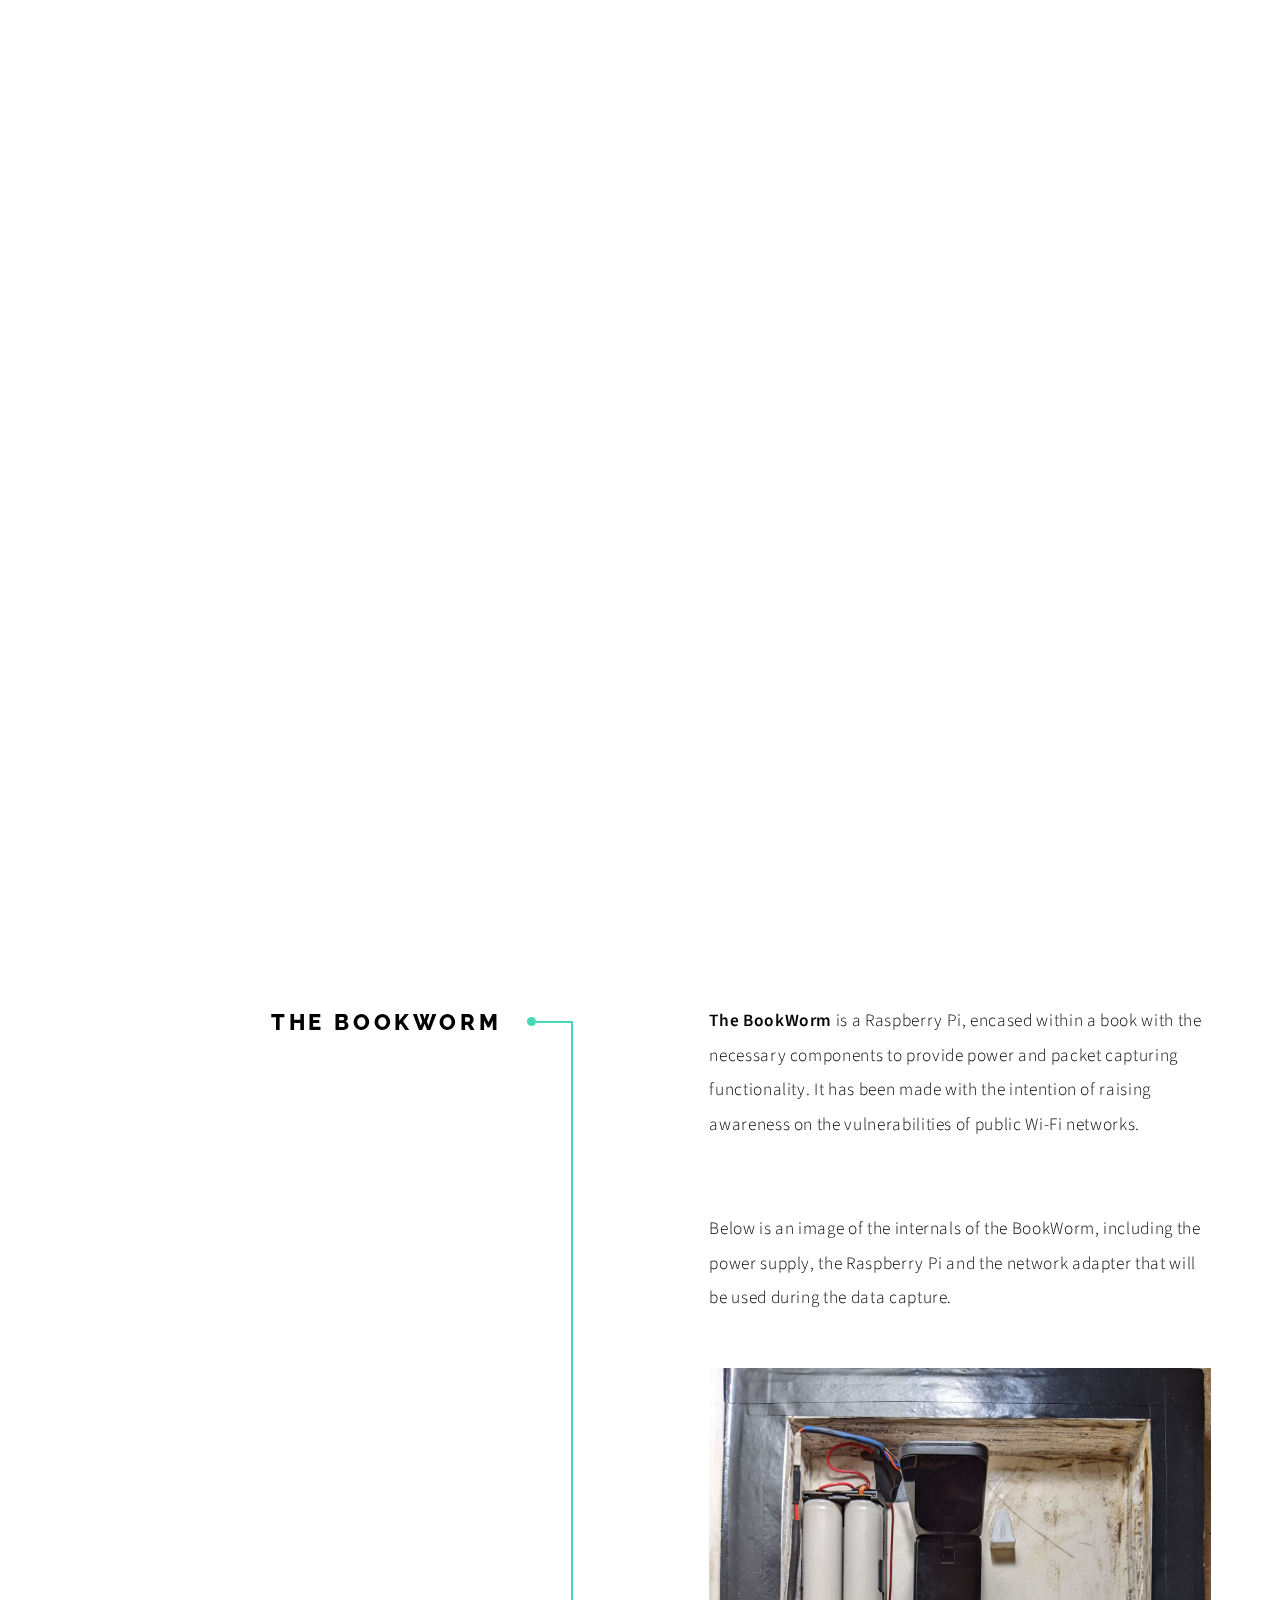
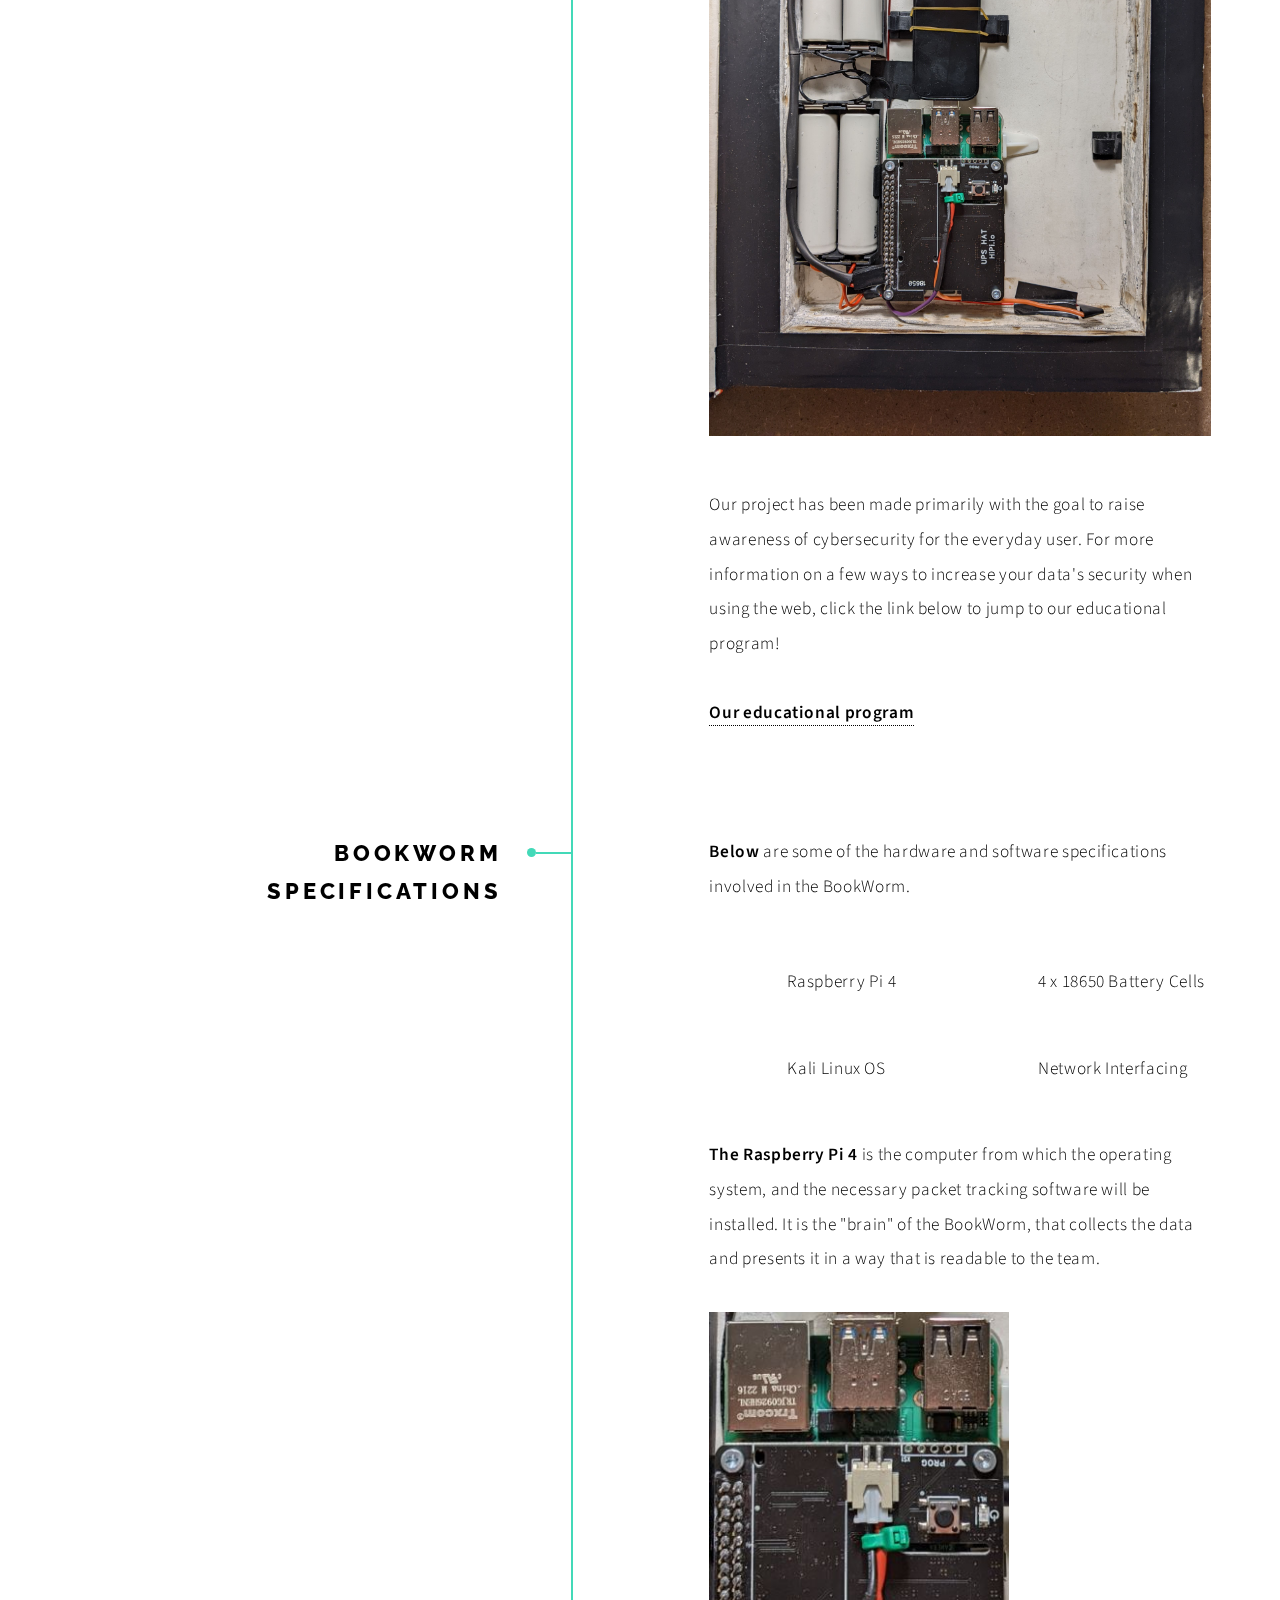
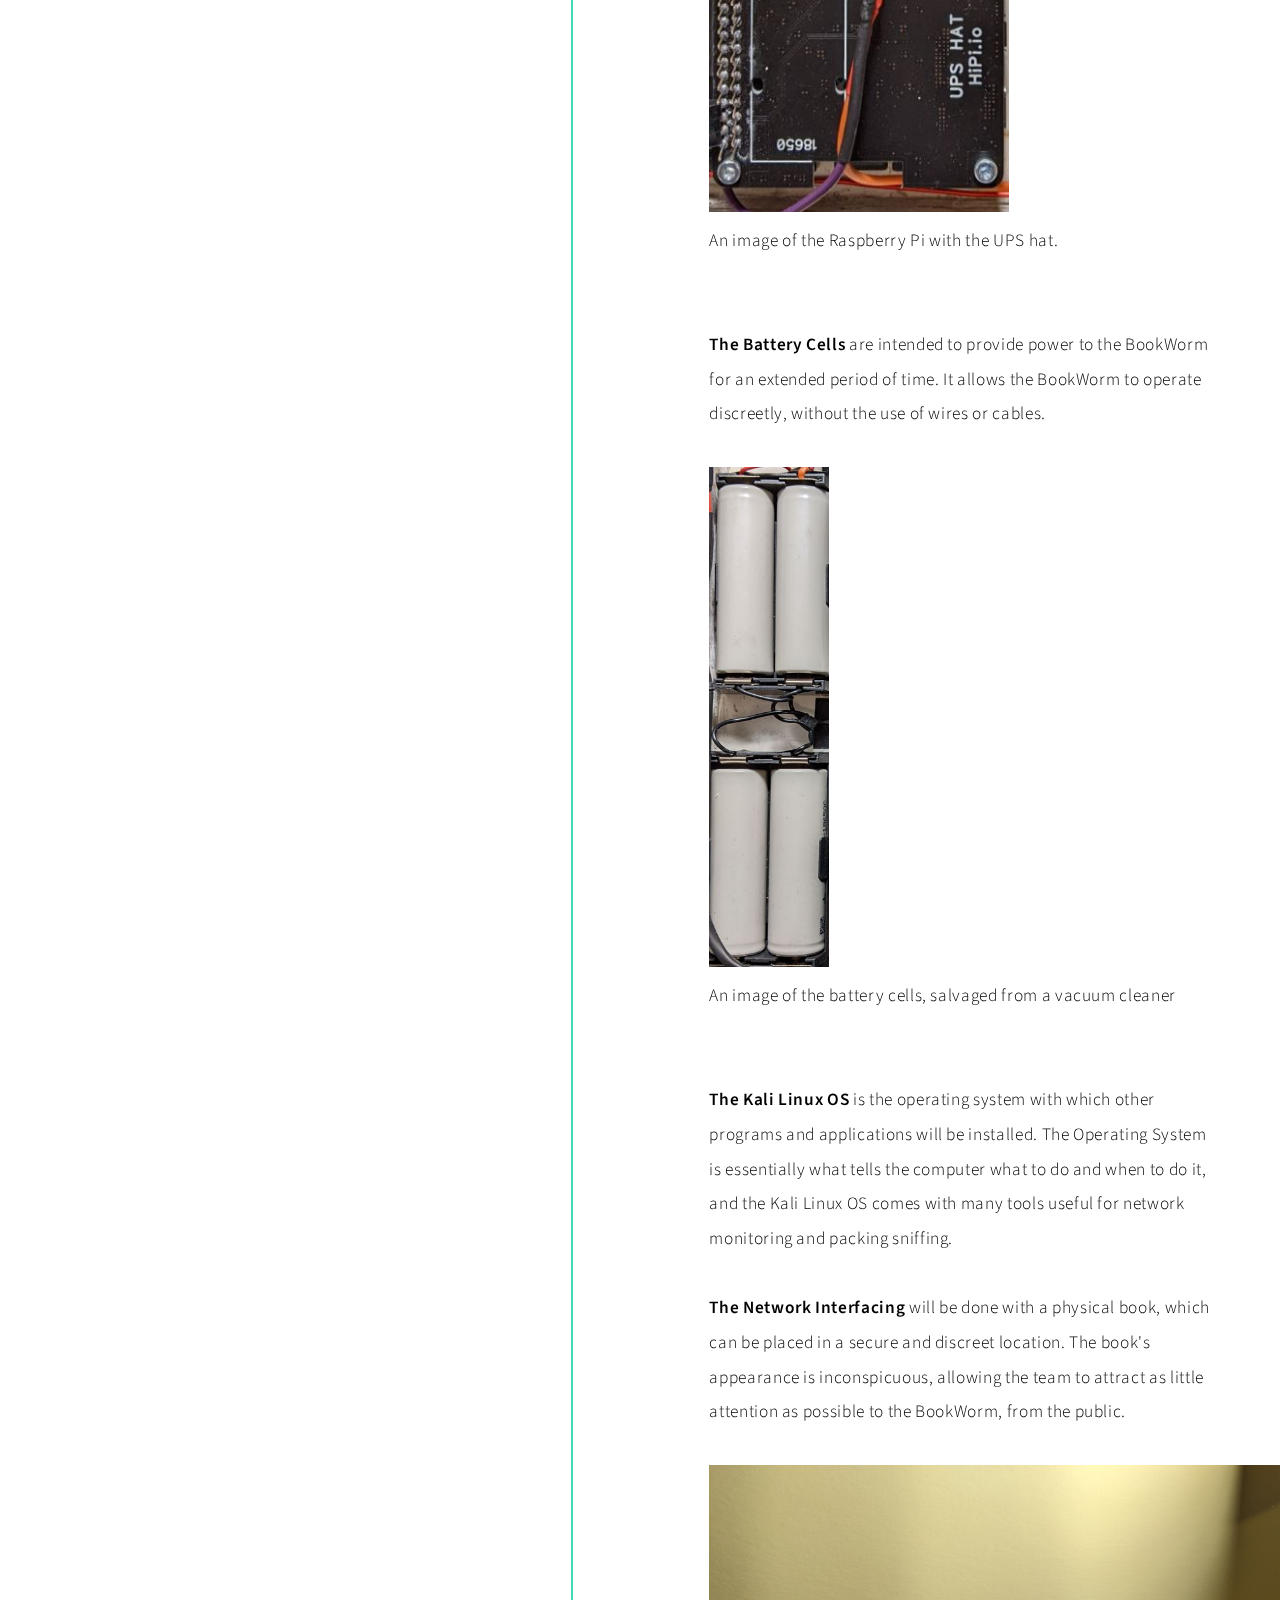
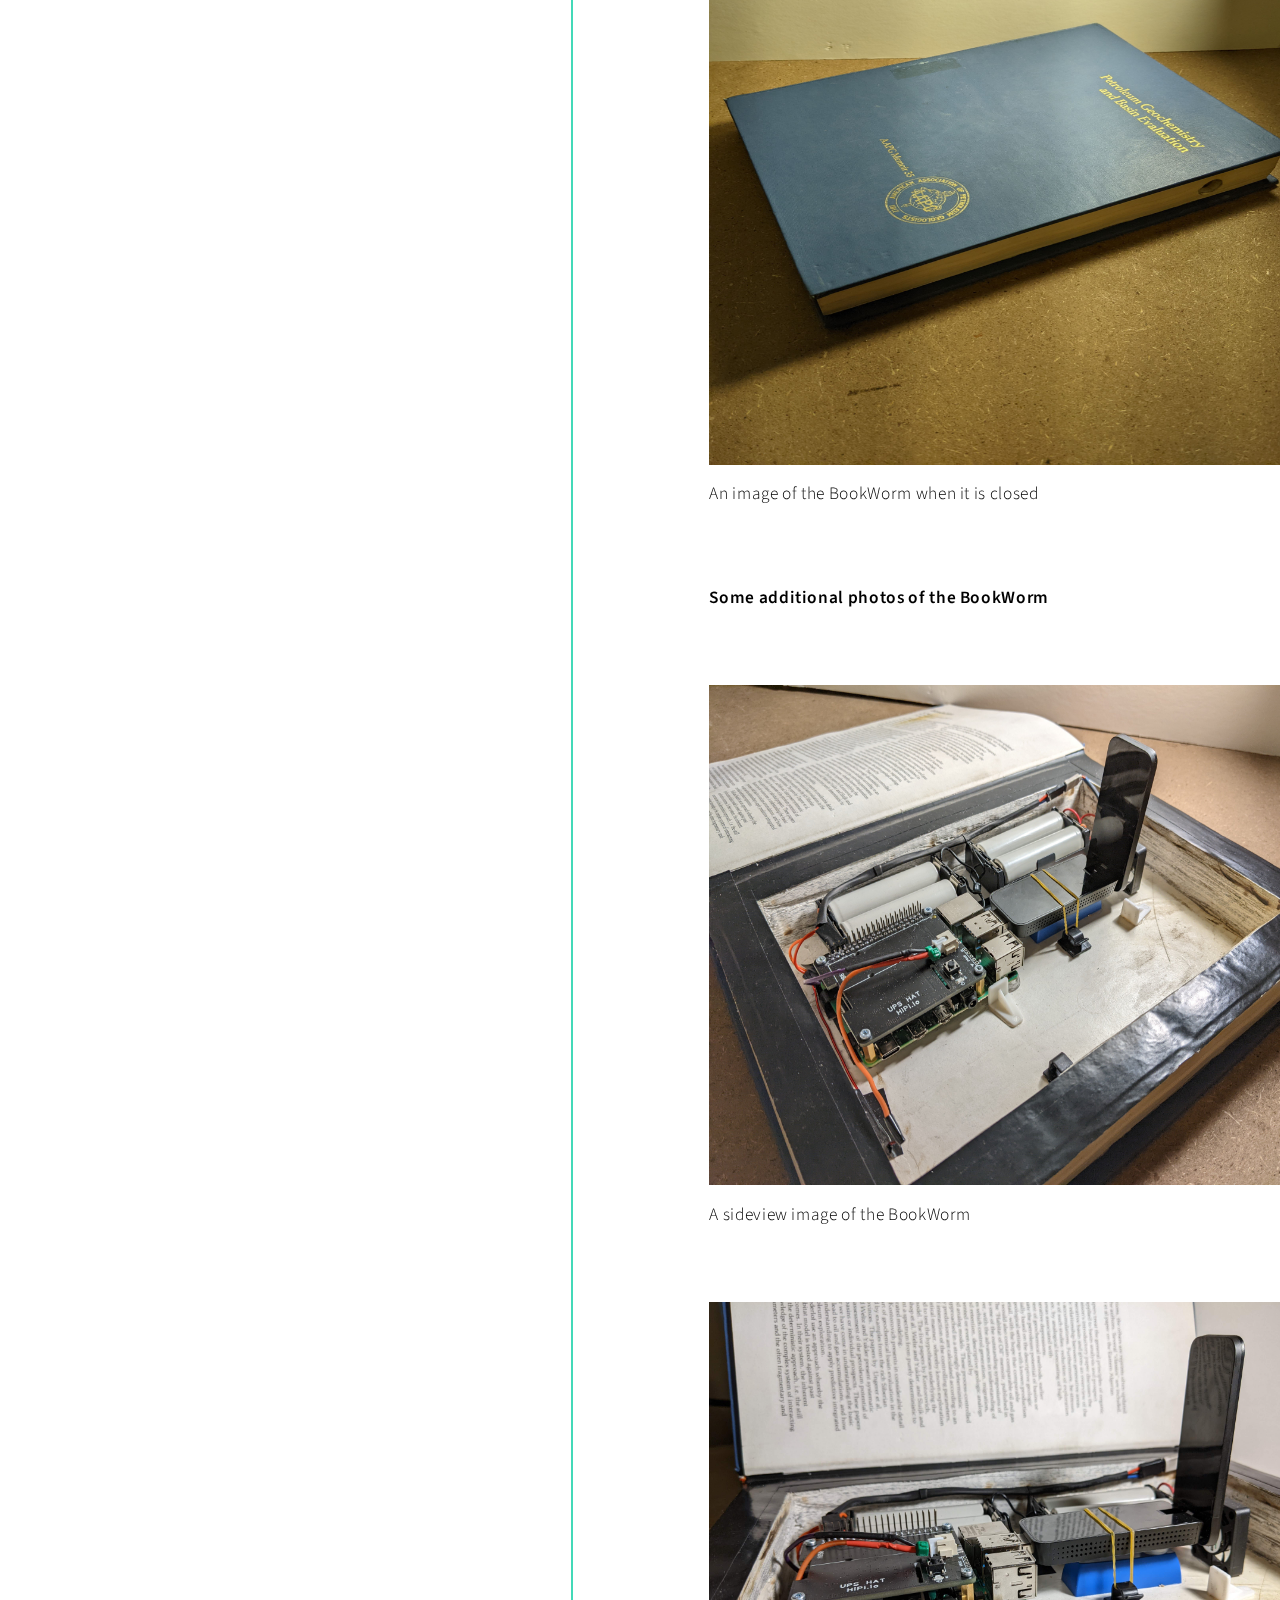
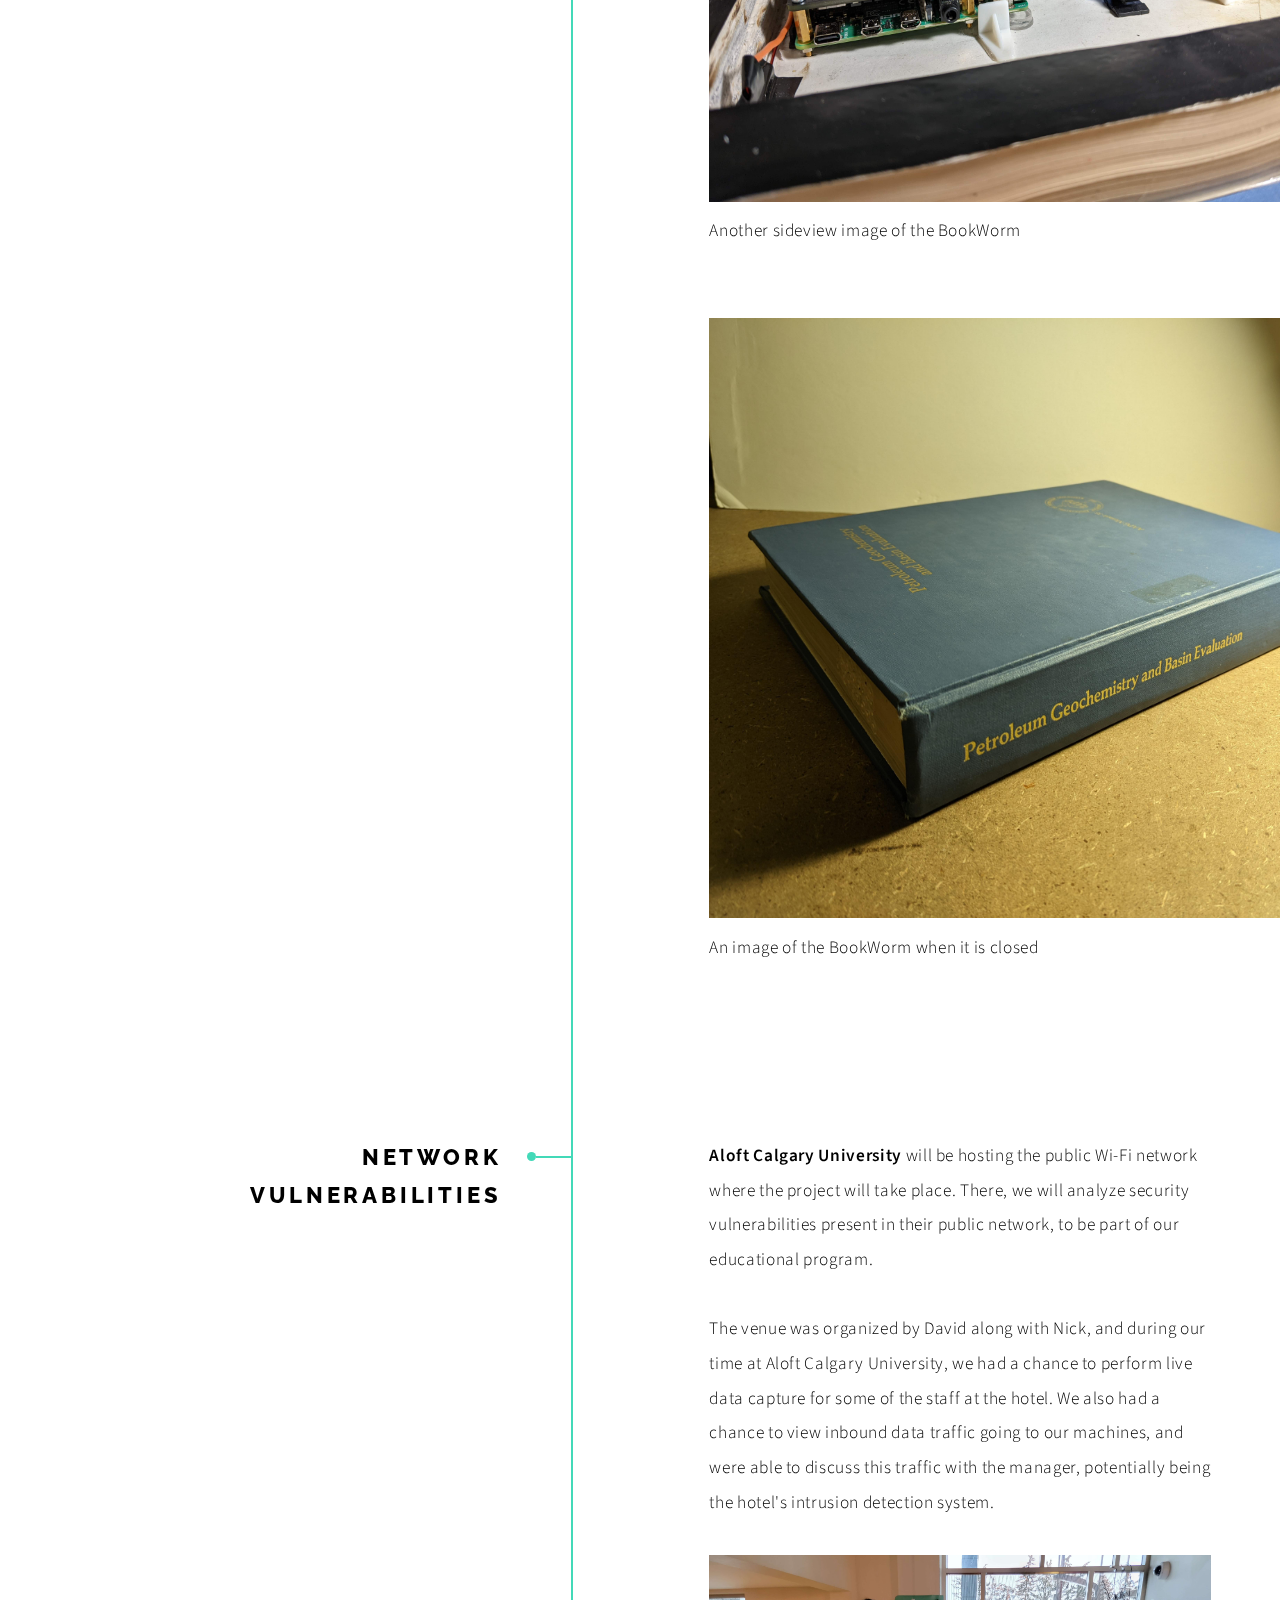
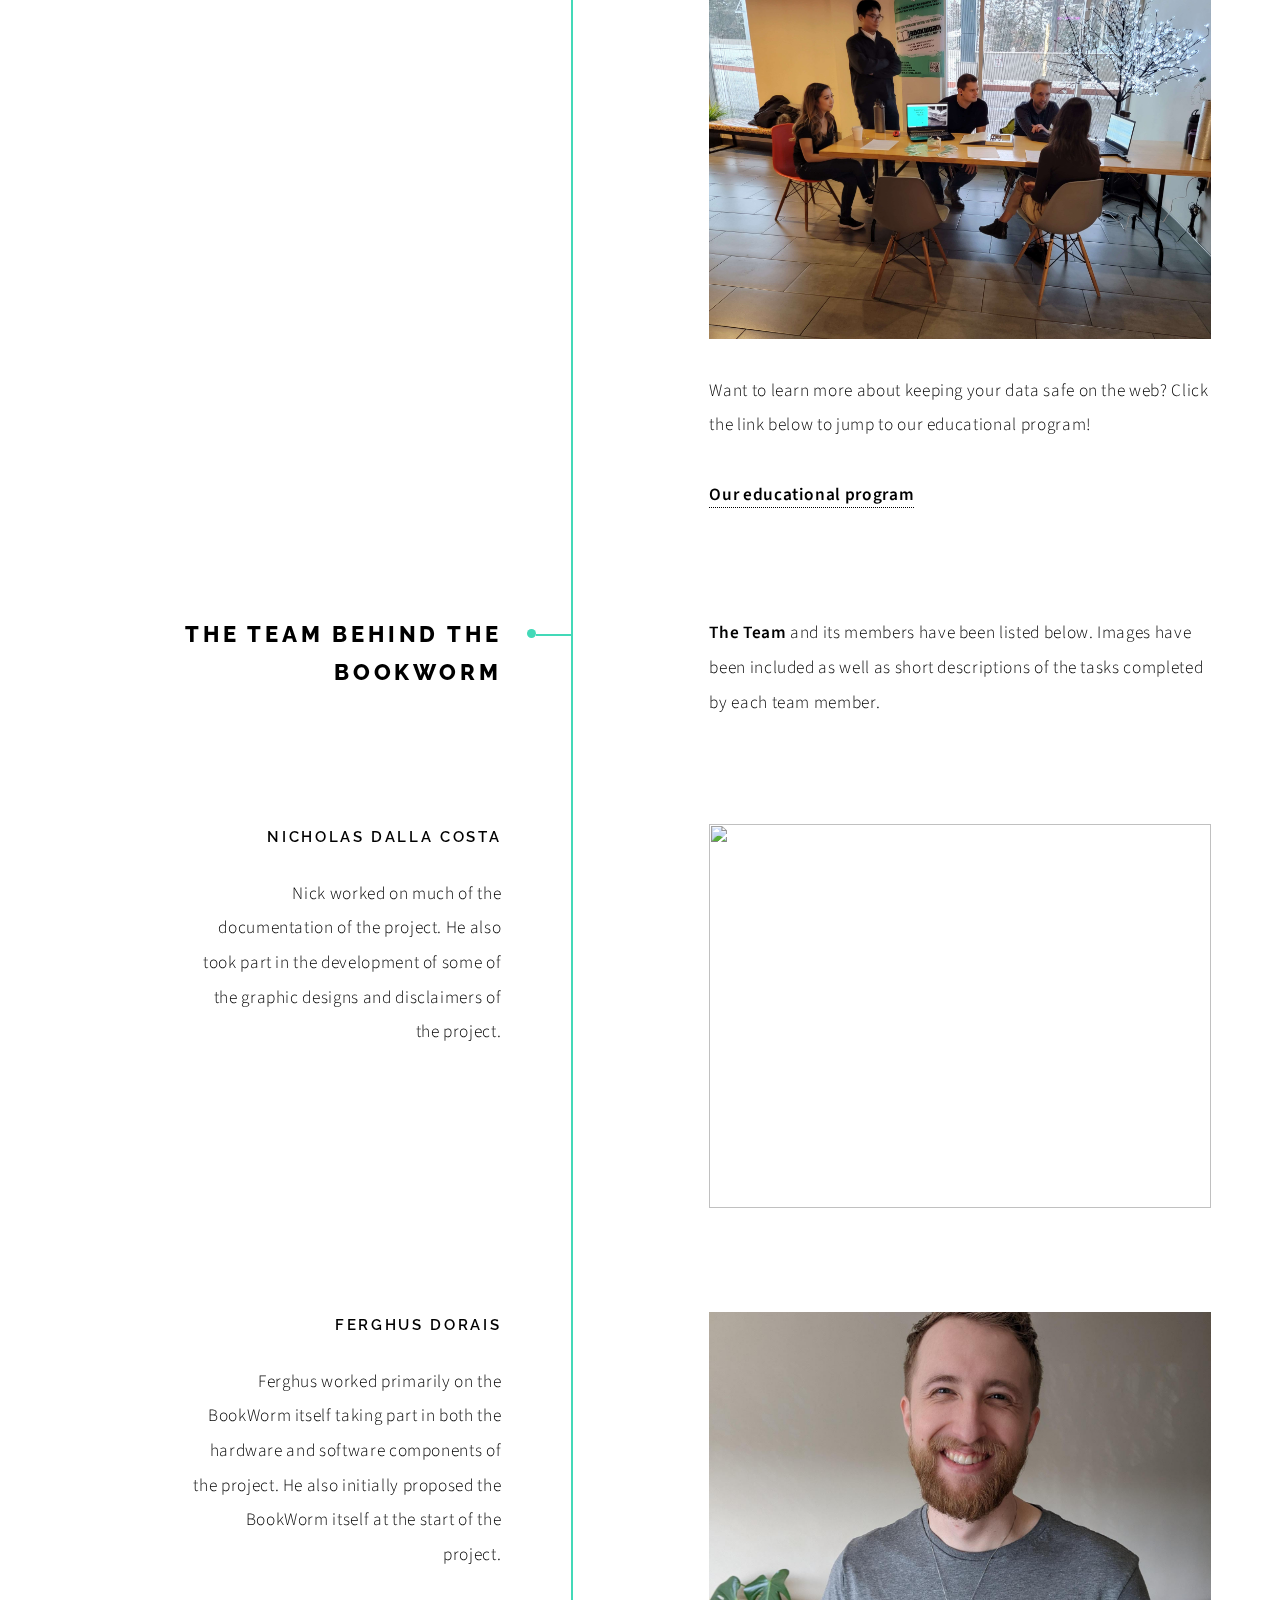
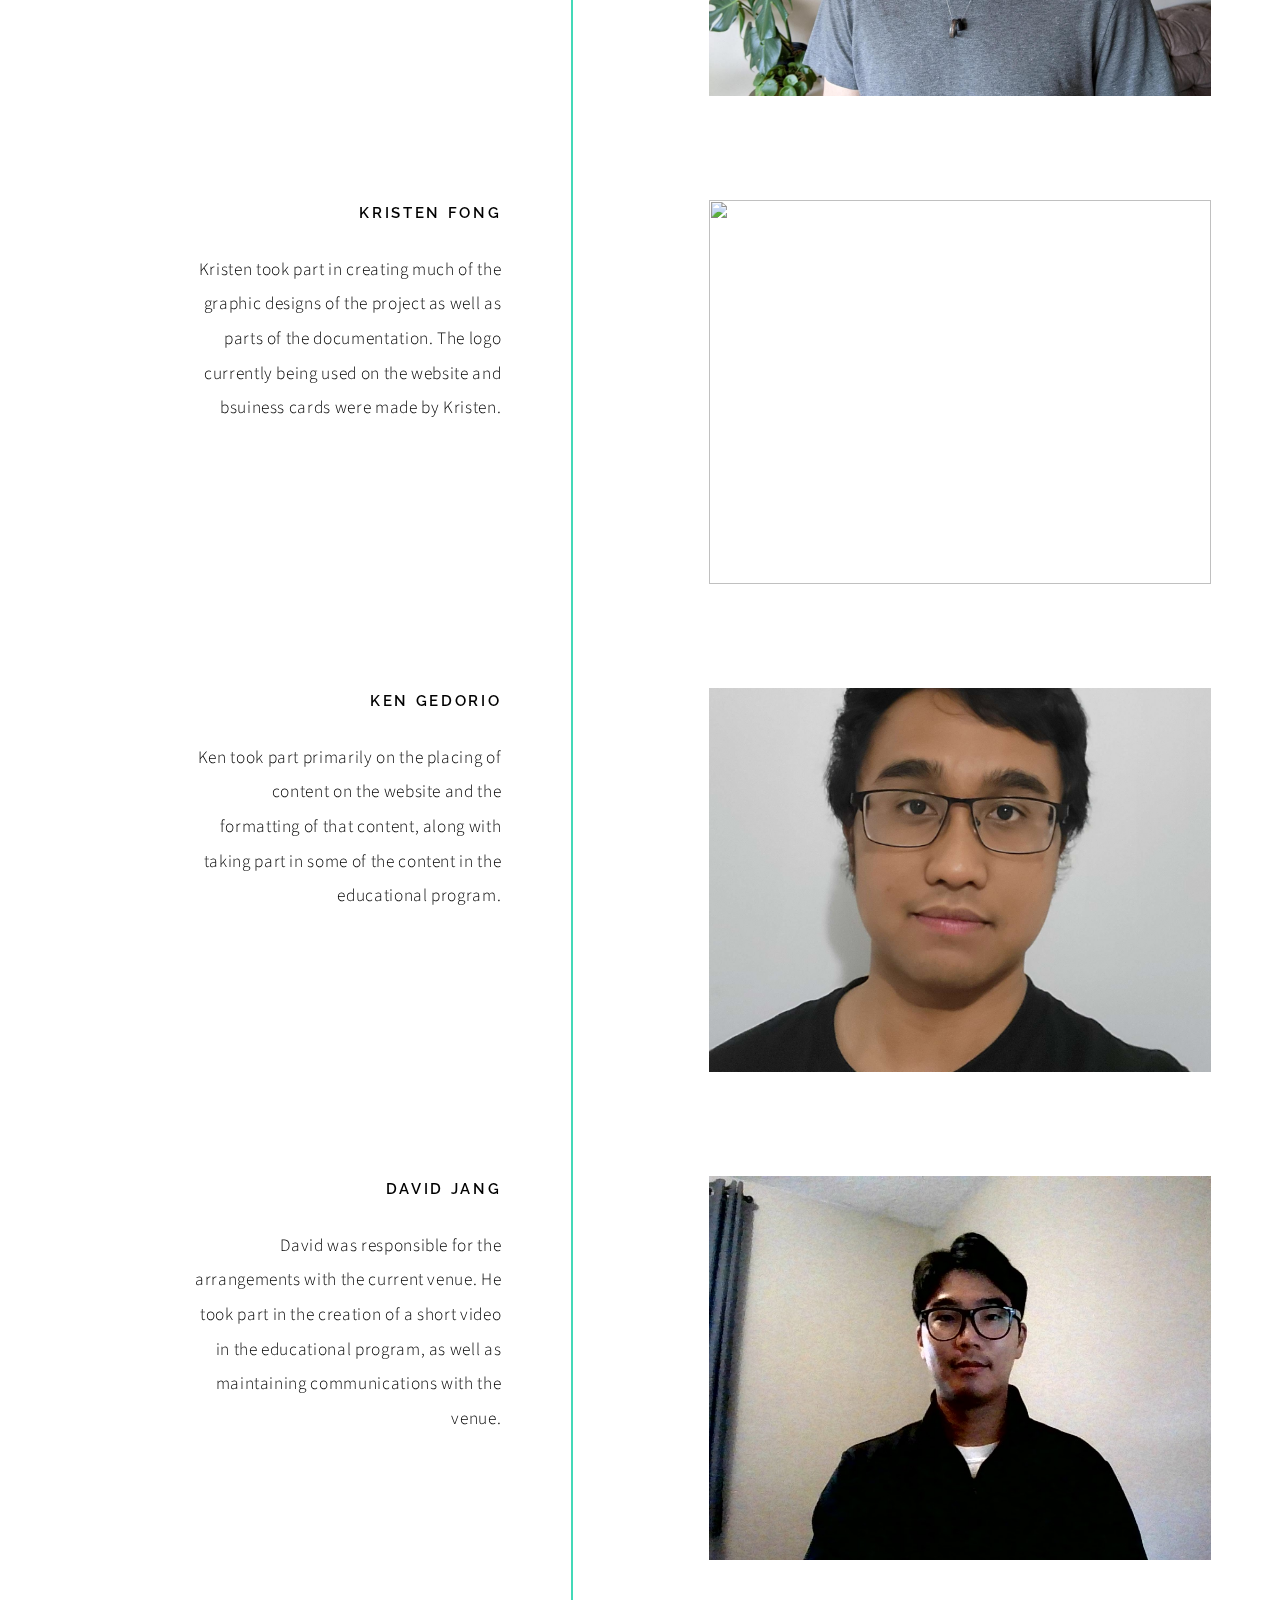
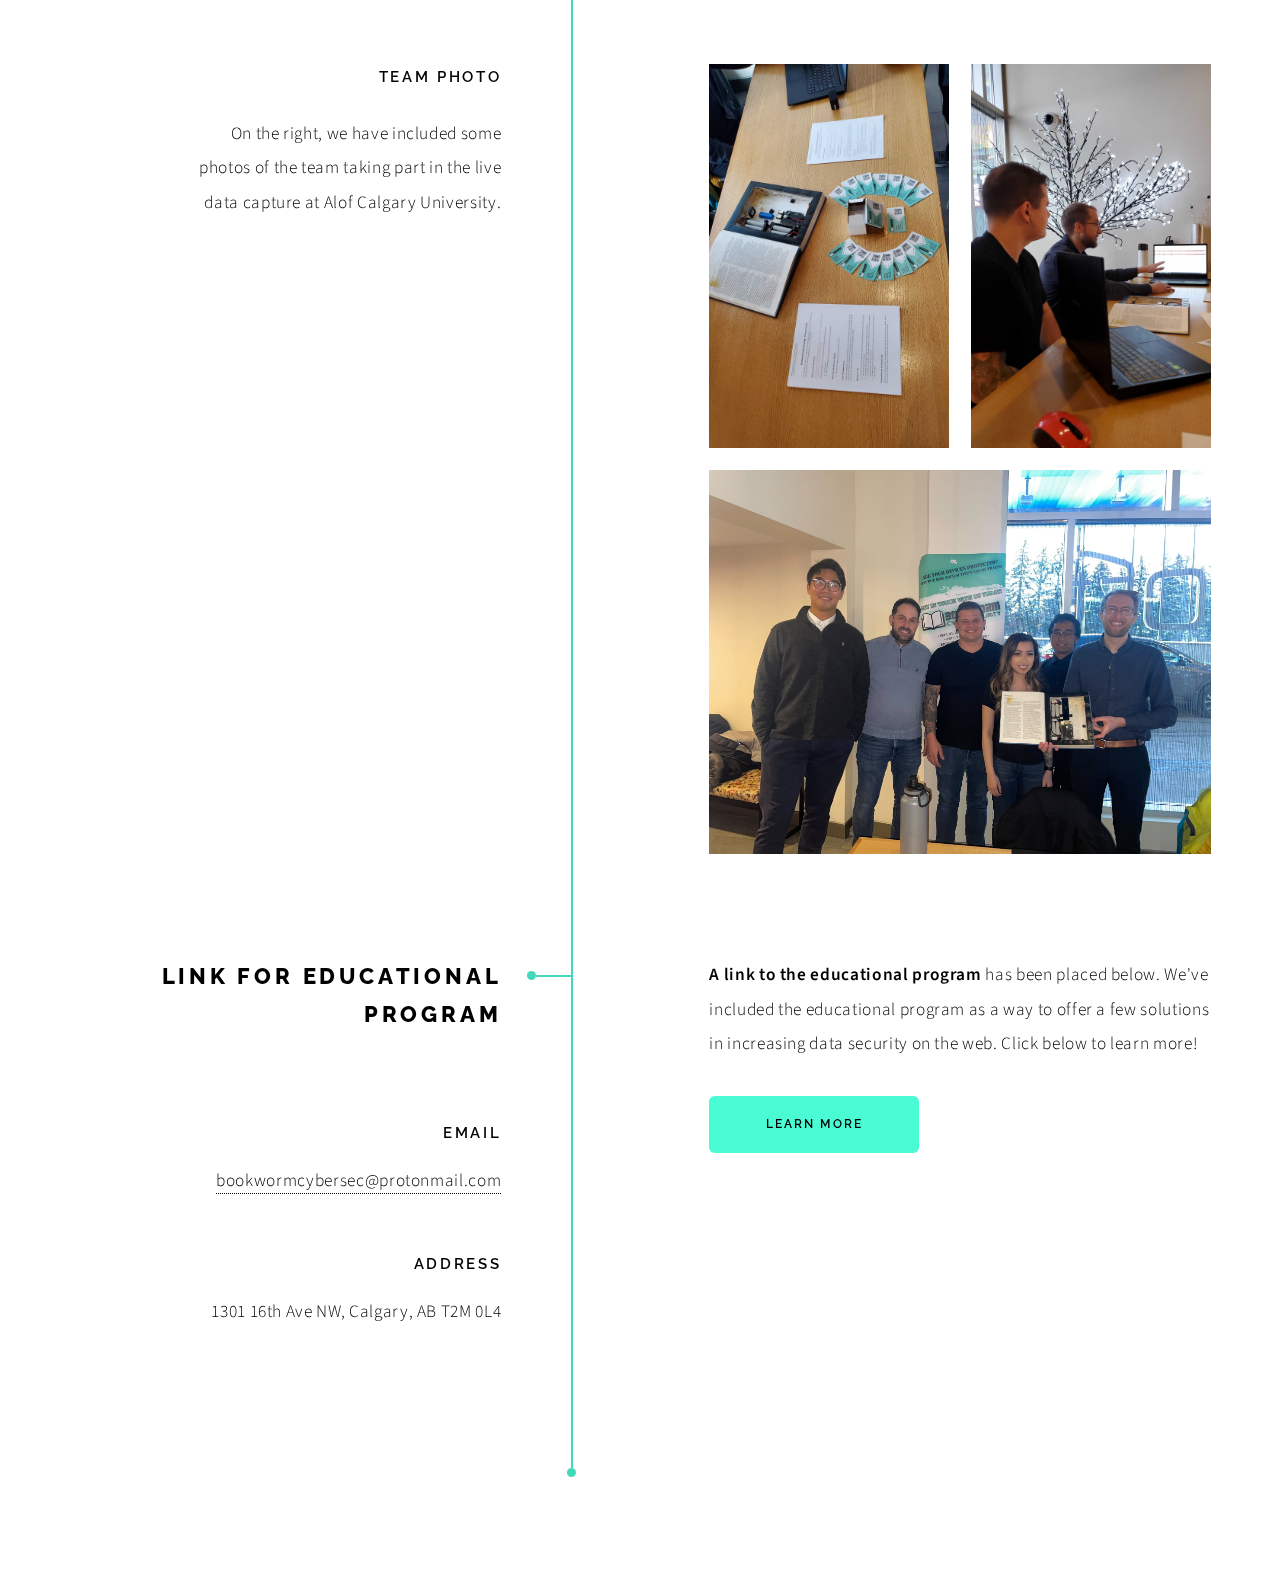
==== commit baab1d10: "Dec 5, 2022" ====
--- a/index.html
+++ b/index.html
@@ -99,7 +99,7 @@
 						<div class="content">
 							<p><strong> Aloft Calgary University </strong> will be hosting the public Wi-Fi network where the project will take place. There, we will analyze security vulnerabilities present in their public network, to be part of our educational program.</p>
 							<p> The venue was organized by David along with Nick, and during our time at Aloft Calgary University, we had a chance to perform live data capture for some of the staff at the hotel. We also had a chance to view inbound data traffic going to our machines, and were able to discuss this traffic with the manager, potentially being the hotel's intrusion detection system. </p> 
-							<div class="gallery"><a href="images/gallery/fulls/pic03.jpg" class="landscape"><img src="images/pic03.jpg" alt="" /></a></div></br>
+							<div class="gallery"><a href="images/gallery/fulls/pic03.jpg" class="landscape"><img src="images/net_vuln.jpg" alt="" /></a></div></br>
 							
 							<p> Want to learn more about keeping your data safe on the web? Click the link below to jump to our educational program! </p>
 							<a href="#education"> <strong>Our educational program</strong></a>
@@ -122,7 +122,7 @@
 									</header>
 									<div class="content">
 										<div class="gallery">
-											<a href="images/gallery/fulls/01.jpg" class="landscape"><img src="images/gallery/thumbs/01.jpg" alt="" /></a>
+											<a href="images/gallery/fulls/nick.jpg" class="landscape"><img src="images/gallery/thumbs/nick.jpg" alt="" /></a>
 										</div>
 									</div>
 								</section>
@@ -134,7 +134,7 @@
 									</header>
 									<div class="content">
 										<div class="gallery">
-											<a href="images/gallery/fulls/01.jpg" class="landscape"><img src="images/gallery/thumbs/01.jpg" alt="" /></a>
+											<a href="images/gallery/fulls/ferghus.png" class="landscape"><img src="images/gallery/thumbs/ferghus.png" alt="" /></a>
 										</div>
 									</div>
 								</section>
@@ -146,7 +146,7 @@
 									</header>
 									<div class="content">
 										<div class="gallery">
-											<a href="images/gallery/fulls/01.jpg" class="landscape"><img src="images/gallery/thumbs/01.jpg" alt="" /></a>
+											<a href="images/gallery/fulls/kristen.jpg" class="landscape"><img src="images/gallery/thumbs/kristen.jpg" alt="" /></a>
 										</div>
 									</div>
 								</section>
@@ -158,7 +158,7 @@
 									</header>
 									<div class="content">
 										<div class="gallery">
-											<a href="images/gallery/fulls/01.jpg" class="landscape"><img src="images/gallery/thumbs/01.jpg" alt="" /></a>
+											<a href="images/gallery/fulls/ken.png" class="landscape"><img src="images/gallery/thumbs/ken.png" alt="" /></a>
 										</div>
 									</div>
 								</section>
@@ -170,7 +170,7 @@
 									</header>
 									<div class="content">
 										<div class="gallery">
-											<a href="images/gallery/fulls/01.jpg" class="landscape"><img src="images/gallery/thumbs/01.jpg" alt="" /></a>
+											<a href="images/gallery/fulls/david.jpg" class="landscape"><img src="images/gallery/thumbs/david.jpg" alt="" /></a>
 										</div>
 									</div>
 								</section>
